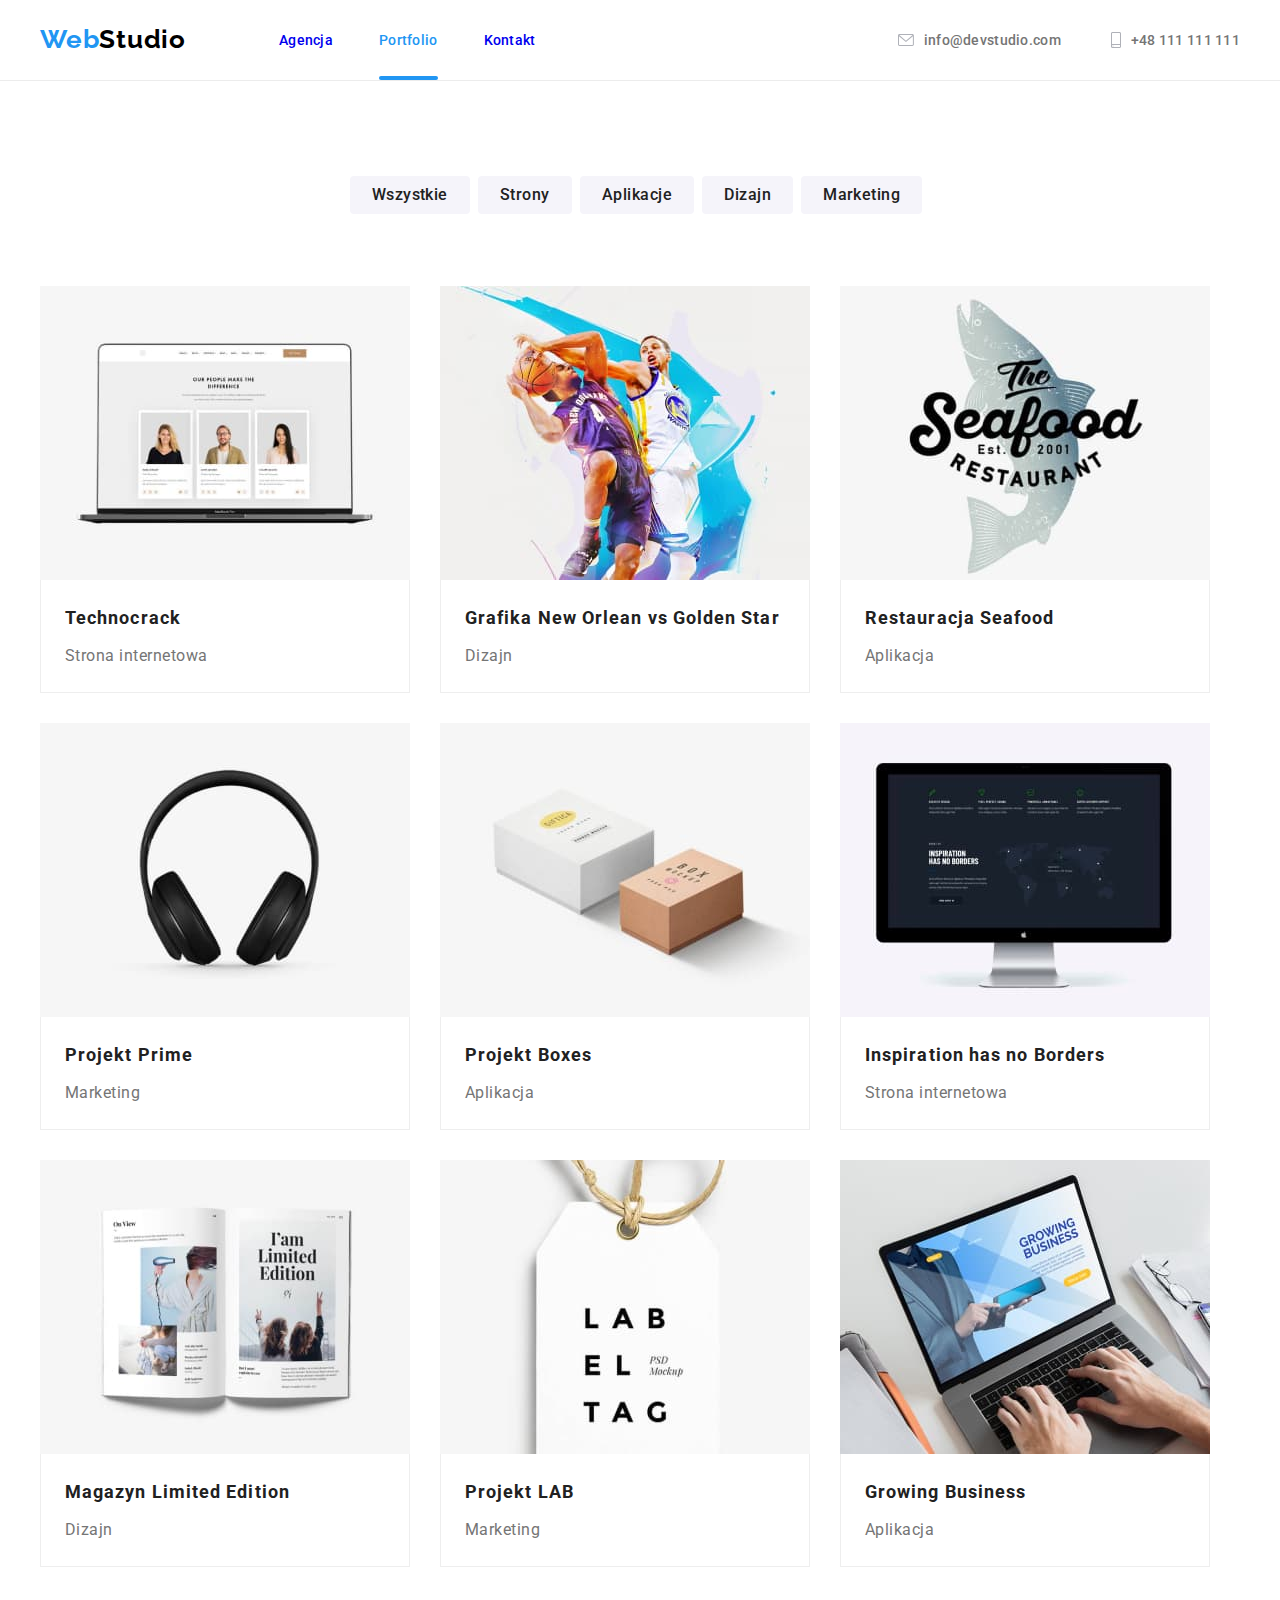
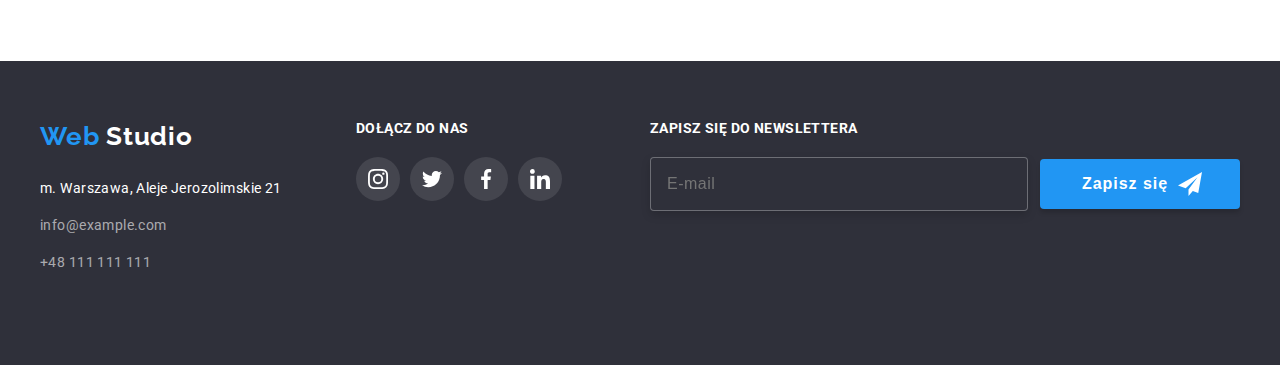
==== portfolio.html @ 026928d1 "feat: init" ====
<!DOCTYPE html>
<html lang="pl">
  <head>
    <meta charset="UTF-8" />
    <meta http-equiv="X-UA-Compatible" content="IE=edge" />
    <meta name="viewport" content="width=device-width, initial-scale=1.0" />
    <link rel="preconnect" href="https://fonts.googleapis.com" />
    <link rel="preconnect" href="https://fonts.gstatic.com" crossorigin />
    <link
      rel="stylesheet"
      href="https://cdnjs.cloudflare.com/ajax/libs/modern-normalize/1.1.0/modern-normalize.min.css"
      integrity="sha512-wpPYUAdjBVSE4KJnH1VR1HeZfpl1ub8YT/NKx4PuQ5NmX2tKuGu6U/JRp5y+Y8XG2tV+wKQpNHVUX03MfMFn9Q=="
      crossorigin="anonymous"
      referrerpolicy="no-referrer"
    />
    <link
      href="https://fonts.googleapis.com/css2?family=Raleway:wght@700&family=Roboto:wght@400;500;700;900&display=swap"
      rel="stylesheet"
    />

    <link rel="stylesheet" href="./css/styles.css" />
    <title>Studio</title>
  </head>
  <body>
    <header class="header-portfolio">
      <div class="container main-menu">
        <a class="logo" href="./index.html"
          ><span class="logo-web">Web</span>Studio</a
        >
        <!--page navigation-->
        <nav>
          <ul class="site-nav">
            <li class="nav-menu">
              <a href="./index.html" class="link nav-menu-link">Agencja</a>
            </li>
            <li class="nav-menu">
              <a
                href="./portfolio.html"
                class="link nav-menu-link nav-menu-link--active"
                >Portfolio</a
              >
            </li>
            <li class="nav-menu">
              <a href="#" class="link nav-menu-link">Kontakt</a>
            </li>
          </ul>
        </nav>
        <ul class="site-nav-contact">
          <li class="contact-nav">
            <a href="mailto:info@devstudio.com" class="link contact-menu">
              <svg class="icon-envelope" width="16px" height="12px">
                <use href="./images/icons/icons.svg#icon-envelope"></use>
              </svg>
              info@devstudio.com
            </a>
          </li>
          <li class="contact-nav">
            <a href="tel:+48111111111" class="link contact-menu"
              ><svg class="icon-smartphone" width="10" height="16">
                <use href="./images/icons/icons.svg#icon-smartphone"></use>
              </svg>
              +48 111 111 111</a
            >
          </li>
        </ul>
      </div>
    </header>
    <main>
      <section class="section">
        <!-- portfolio filters-->
        <div class="container">
          <ul class="pf-button-container">
            <li><button type="button" class="pf-button">Wszystkie</button></li>
            <li><button type="button" class="pf-button">Strony</button></li>
            <li><button type="button" class="pf-button">Aplikacje</button></li>
            <li><button type="button" class="pf-button">Dizajn</button></li>
            <li><button type="button" class="pf-button">Marketing</button></li>
          </ul>
          <!--portfolio components-->
          <div class="portfolio-container">
            <ul class="portfolio-flex-element">
              <li class="work">
                <div class="work-box">
                  <img
                    src="./images/portfolio/technocrack.jpg"
                    alt="Strona internetowa Technocrack"
                    width="370"
                    height="294"
                  />
                  <p class="work-overlay">
                    Technocrack jest popularną platformą wykorzystywaną do
                    rozpowszechniania koronawirusa. Firmy wykorzystują tę
                    platformę do celów szpiegowskich i ataków na
                    niezabezpieczone serwery konkurencji
                  </p>
                </div>
                <div class="work-description">
                  <h3 class="component">Technocrack</h3>
                  <p class="component-type">Strona internetowa</p>
                </div>
              </li>
              <li class="work">
                <div class="work-box">
                  <img
                    src="./images/portfolio/graphics.jpg"
                    alt="Grafika projektu"
                    width="370"
                    height="294"
                  />
                  <p class="work-overlay">
                    Technocrack jest popularną platformą wykorzystywaną do
                    rozpowszechniania koronawirusa. Firmy wykorzystują tę
                    platformę do celów szpiegowskich i ataków na
                    niezabezpieczone serwery konkurencji
                  </p>
                </div>
                <div class="work-description">
                  <h3 class="component">Grafika New Orlean vs Golden Star</h3>
                  <p class="component-type">Dizajn</p>
                </div>
              </li>
              <li class="work">
                <div class="work-box">
                  <img
                    src="./images/portfolio/restaurant.jpg"
                    alt="Logo restauracji Seafood"
                    width="370"
                    height="294"
                  />
                  <p class="work-overlay">
                    Technocrack jest popularną platformą wykorzystywaną do
                    rozpowszechniania koronawirusa. Firmy wykorzystują tę
                    platformę do celów szpiegowskich i ataków na
                    niezabezpieczone serwery konkurencji
                  </p>
                </div>
                <div class="work-description">
                  <h3 class="component">Restauracja Seafood</h3>
                  <p class="component-type">Aplikacja</p>
                </div>
              </li>
              <li class="work">
                <div class="work-box">
                  <img
                    src="./images/portfolio/prime.jpg"
                    alt="Słuchawki nauszne"
                    width="370"
                    height="294"
                  />
                  <p class="work-overlay">
                    Technocrack jest popularną platformą wykorzystywaną do
                    rozpowszechniania koronawirusa. Firmy wykorzystują tę
                    platformę do celów szpiegowskich i ataków na
                    niezabezpieczone serwery konkurencji
                  </p>
                </div>
                <div class="work-description">
                  <h3 class="component">Projekt Prime</h3>
                  <p class="component-type">Marketing</p>
                </div>
              </li>
              <li class="work">
                <div class="work-box">
                  <img
                    src="./images/portfolio/boxes.jpg"
                    alt="Dwa kartony"
                    width="370"
                    height="294"
                  />
                  <p class="work-overlay">
                    Technocrack jest popularną platformą wykorzystywaną do
                    rozpowszechniania koronawirusa. Firmy wykorzystują tę
                    platformę do celów szpiegowskich i ataków na
                    niezabezpieczone serwery konkurencji
                  </p>
                </div>
                <div class="work-description">
                  <h3 class="component">Projekt Boxes</h3>
                  <p class="component-type">Aplikacja</p>
                </div>
              </li>
              <li class="work">
                <div class="work-box">
                  <img
                    src="./images/portfolio/inspiration.jpg"
                    alt="Strona internetowa na ekranie monitora"
                    width="370"
                    height="294"
                  />
                  <p class="work-overlay">
                    Technocrack jest popularną platformą wykorzystywaną do
                    rozpowszechniania koronawirusa. Firmy wykorzystują tę
                    platformę do celów szpiegowskich i ataków na
                    niezabezpieczone serwery konkurencji
                  </p>
                </div>
                <div class="work-description">
                  <h3 class="component">Inspiration has no Borders</h3>
                  <p class="component-type">Strona internetowa</p>
                </div>
              </li>
              <li class="work">
                <div class="work-box">
                  <img
                    src="./images/portfolio/magazine.jpg"
                    alt="Otwarty magazyn"
                    width="370"
                    height="294"
                  />
                  <p class="work-overlay">
                    Technocrack jest popularną platformą wykorzystywaną do
                    rozpowszechniania koronawirusa. Firmy wykorzystują tę
                    platformę do celów szpiegowskich i ataków na
                    niezabezpieczone serwery konkurencji
                  </p>
                </div>
                <div class="work-description">
                  <h3 class="component">Magazyn Limited Edition</h3>
                  <p class="component-type">Dizajn</p>
                </div>
              </li>
              <li class="work">
                <div class="work-box">
                  <img
                    src="./images/portfolio/lab.jpg"
                    alt="Zawieszka z napisem lab el tag"
                    width="370"
                    height="294"
                  />
                  <p class="work-overlay">
                    Technocrack jest popularną platformą wykorzystywaną do
                    rozpowszechniania koronawirusa. Firmy wykorzystują tę
                    platformę do celów szpiegowskich i ataków na
                    niezabezpieczone serwery konkurencji
                  </p>
                </div>
                <div class="work-description">
                  <h3 class="component">Projekt LAB</h3>
                  <p class="component-type">Marketing</p>
                </div>
              </li>
              <li class="work">
                <div class="work-box">
                  <img
                    src="./images/portfolio/buisness.jpg"
                    alt="widpok aplikacji na laptopie"
                    width="370"
                    height="294"
                  />
                  <p class="work-overlay">
                    Technocrack jest popularną platformą wykorzystywaną do
                    rozpowszechniania koronawirusa. Firmy wykorzystują tę
                    platformę do celów szpiegowskich i ataków na
                    niezabezpieczone serwery konkurencji
                  </p>
                </div>
                <div class="work-description">
                  <h3 class="component">Growing Business</h3>
                  <p class="component-type">Aplikacja</p>
                </div>
              </li>
            </ul>
          </div>
        </div>
      </section>
    </main>
    <footer class="footer">
      <!-- contact -->
      <div class="container">
        <div class="footer-container">
          <div class="adress-footer">
            <div class="logo-footer">
              <a class="logo" href="./index.html">
                <span class="logo-web">Web</span>
                <span class="logo-web-footer">Studio</span>
              </a>
            </div>
            <address>
              <ul class="adress">
                <li class="adress-data">
                  <a
                    href="https://goo.gl/maps/BEcNkfG4Pcsb5MSL9"
                    class="link adress-footer"
                    target="_blank"
                    rel="noreferrer noopener"
                    >m. Warszawa, Aleje Jerozolimskie 21</a
                  >
                </li>
                <li class="adress-data">
                  <a href="mailto:info@example.com" class="link contact-footer"
                    >info@example.com</a
                  >
                </li>
                <li class="adress-data">
                  <a href="tel:+48111111111" class="link contact-footer"
                    >+48 111 111 111</a
                  >
                </li>
              </ul>
            </address>
          </div>
          <!--join us-->
          <div>
            <h3 class="joinus-title">dołącz do nas</h3>
            <ul class="joinus-list">
              <li class="joinus-item">
                <a
                  class="joinus-link"
                  href="https://www.instagram.com/"
                  target="_blank"
                  rel="noopener noreferrer"
                  aria-label="Instragram Icon"
                >
                  <svg class="joinus-icon">
                    <use href="./images/icons/icons.svg#icon-instagram-2"></use>
                  </svg>
                </a>
              </li>
              <li class="joinus-item">
                <a
                  class="joinus-link"
                  href="https://www.twitter.com/"
                  target="_blank"
                  rel="noopener noreferrer"
                  aria-label="Twitter Icon"
                >
                  <svg class="joinus-icon">
                    <use href="./images/icons/icons.svg#icon-twitter-1"></use>
                  </svg>
                </a>
              </li>
              <li class="joinus-item">
                <a
                  class="joinus-link"
                  href="https://www.facebook.com/"
                  target="_blank"
                  rel="noopener noreferrer"
                  aria-label="Facebook Icon"
                >
                  <svg class="joinus-icon">
                    <use href="./images/icons/icons.svg#icon-facebook-1"></use>
                  </svg>
                </a>
              </li>
              <li class="joinus-item">
                <a
                  class="joinus-link"
                  href="https://www.linkedin.com/"
                  target="_blank"
                  rel="noopener noreferrer"
                  aria-label="Linkedin Icon"
                >
                  <svg class="joinus-icon">
                    <use href="./images/icons/icons.svg#icon-linkedin-1"></use>
                  </svg>
                </a>
              </li>
            </ul>
          </div>
          <!-- newsletter -->
          <div>
            <form class="newsletter-form">
              <label class="newsletter-label" for="user_email"
                >Zapisz się do newslettera</label
              >
              <div class="signup-field">
                <input
                  class="signup-input"
                  type="email"
                  name="email"
                  id="user_email"
                  placeholder="E-mail"
                />
                <button class="signup-button" type="submit">
                  Zapisz się
                  <svg class="signup-icon" width="24px" height="24px">
                    <use href="./images/icons/icons.svg#icon-icon-send"></use>
                  </svg>
                </button>
              </div>
            </form>
          </div>
        </div>
      </div>
    </footer>
  </body>
</html>
---- css/styles.css ----
:root {
  --primary-text-color: #757575;
  --secondary-text-color: #ffffff;
  --accent-color: #2196f3;
  --header-text-color: #212121;
  --primary-bgd-color: #ffffff;
  --secondary-bgd-color: #2f303a;
  --third-bgd-color: #f5f4fa;
}

body {
  font-family: "Roboto", sans-serif;
  font-size: 14px;
  line-height: 1.71;
  letter-spacing: 0.03em;
  color: var(--primary-text-color);
  background-color: var(--primary-bgd-color);
  margin: 0;
  padding: 0;
}

p,
h1,
h2,
h3 {
  margin: 0;
}

ul {
  margin: 0;
  padding: 0;
  list-style: none;
}

img {
  display: block;
}

.link {
  text-decoration: none;
  transition: color 250ms cubic-bezier(0.4, 0, 0.2, 1);
}

.link:hover,
.link:focus,
.link:active {
  color: var(--accent-color);
}

/*.list {
  list-style: none;
Dozwolone globalne resetowanie stylów w zadaniu 3
}*/

.container {
  width: 1200px;
  margin-left: auto;
  margin-right: auto;
}

.main-menu {
  display: flex;
  align-items: center;
}

.section {
  padding-top: 94px;
  padding-bottom: 94px;
}

.header-index {
  border-bottom: 1px solid rgba(236, 236, 236, 1);
  position: fixed;
  top: 0;
  left: 0;
  width: 100%;
  min-height: 80px;
  background-color: var(--primary-bgd-color);
  z-index: 1;
}

/*logo*/

.logo {
  font-family: "Raleway", sans-serif;
  font-weight: 700;
  font-size: 26px;
  line-height: 1.17;
  letter-spacing: 0.03em;
  text-decoration: none;
  color: #000000;
  padding-top: 24px;
  padding-bottom: 25px;
}

.logo-web {
  color: var(--accent-color);
}

/* navigation */

.site-nav {
  display: flex;
  margin-left: 93px;
}

.site-nav .nav-menu:not(:last-child) {
  margin-right: 46px;
}

.nav-menu {
  color: var(--header-text-color);
  font-weight: 500;
  line-height: 1.17;
  letter-spacing: 0.02em;
}

.nav-menu-link {
  display: block;
  position: relative;
  padding-top: 32px;
  padding-bottom: 32px;
}

.nav-menu-link--active {
  color: var(--accent-color);
}

.nav-menu-link--active::after {
  content: "";
  position: absolute;
  left: 0;
  right: 0;
  bottom: 0;
  background-color: var(--accent-color);
  height: 4px;
  border-radius: 2px;
}

.site-nav-contact {
  display: flex;
  margin-left: auto;
}

.site-nav-contact .contact-nav:not(:last-child) {
  margin-right: 50px;
}

.contact-menu {
  display: flex;
  align-items: center;
  color: var(--primary-text-color);
  font-weight: 500;
  line-height: 1.17;
  letter-spacing: 0.02em;
}

.icon-envelope {
  margin-right: 10px;
  fill: #afb1b8;
  transition: fill 250ms cubic-bezier(0.4, 0, 0.2, 1);
}

.icon-smartphone {
  margin-right: 10px;
  fill: #afb1b8;
  transition: fill 250ms cubic-bezier(0.4, 0, 0.2, 1);
}

.contact-menu:hover .icon-envelope,
.contact-menu:focus .icon-envelope {
  fill: var(--accent-color);
}

.contact-menu:hover .icon-smartphone,
.contact-menu:focus .icon-smartphone {
  fill: var(--accent-color);
}

/*HERO*/

.hero {
  max-width: 1600px;
  height: 600px;
  margin-left: auto;
  margin-right: auto;
  text-align: center;
  padding: 200px 0px;

  background-image: linear-gradient(
      to right,
      rgba(47, 48, 58, 0.4),
      rgba(47, 48, 58, 0.4)
    ),
    url(/goit-markup-hw-04/images/header-backgound.jpg);
  background-repeat: no-repeat;
  background-position: center;
  background-size: cover;
  background-color: var(--secondary-bgd-color);
}

.hero-header {
  max-width: 696px;
  text-align: center;
  color: var(--secondary-text-color);
  font-weight: 900;
  font-size: 44px;
  line-height: 1.36;
  letter-spacing: 0.06em;
  text-transform: uppercase;
  margin: 0 auto;
  margin-bottom: 30px;
}

.hero-button {
  font-family: inherit;
  font-size: 16px;
  font-weight: 700;
  line-height: 1.88;
  letter-spacing: 0.06em;
  text-align: center;
  font-family: Roboto;
  padding: 10px 42px 10px 41px;
  color: var(--secondary-text-color);
  background-color: #2196f3;
  /* w mokapie przycisk nie ma zaznaczonego wizualnie cursor: pointer, ale w wymaganiach do zadania jest napisane, zeby prycisk miały określoną taką wartość*/
  cursor: pointer;
  box-shadow: 0px 4px 4px rgba(0, 0, 0, 0.15);
  border-radius: 4px;
  border: none;
  transition: box-shadow 250ms cubic-bezier(0.4, 0, 0.2, 1);
}

.hero-button:hover,
.hero-button:focus {
  box-shadow: inset 0 0 2px 1px rgba(0, 0, 0, 0.3);
  background-image: linear-gradient(
    to right,
    rgba(47, 48, 58, 0.4),
    rgba(47, 48, 58, 0.4)
  );
}

/*our advantages*/

.p-0 {
  padding-bottom: 0px;
}

.container-subsection {
  display: flex;
  flex-wrap: wrap;
  gap: 30px;
  padding-left: 0;
}

.subsection-element {
  width: 270px;
}

.subsection-element:first-child {
  margin-left: 0;
}

.subsection-title {
  color: var(--header-text-color);
  font-weight: 700;
  line-height: 1.17;
  letter-spacing: 0.03em;
  text-transform: uppercase;
  margin-bottom: 10px;
}

.ouradvantages-icons {
  display: flex;
  justify-content: center;
  align-items: center;
  width: 270px;
  height: 120px;
  background-color: var(--third-bgd-color);
  margin-bottom: 30px;
}

.ouradvantages-icons-item {
  display: block;
  align-items: center;
  align-content: center;
}

/* what we do*/

.whatwedo-list {
  display: flex;
  justify-content: center;
}

.whatwedo-item {
  margin-right: 30px;
  position: relative;
}

.whatwedo-item:last-child {
  margin-right: 0px;
}

.section-title {
  color: var(--header-text-color);
  font-size: 36px;
  font-weight: 700;
  line-height: 1.17;
  letter-spacing: 0.03em;
  text-align: center;
  margin-bottom: 50px;
}

.whatwedo-label {
  position: absolute;
  left: 0;
  bottom: 0;
  width: 100%;
  min-height: 70px;
  background-color: rgba(47, 48, 58, 0.8);
  display: flex;
  align-items: center;
  justify-content: center;
}

.label-text {
  text-transform: uppercase;
  text-align: center;
  font-weight: 700;
  font-size: 14px;
  line-height: 1.2;
  letter-spacing: 0.03em;
  color: var(--secondary-text-color);
}

/*our team*/

.container-ourteam {
  display: flex;
  justify-content: center;
}

.ourteam-item {
  min-width: 270px;
  min-height: 368px;
  margin-right: 30px;
  background: rgba(255, 255, 255, 1);
  box-shadow: 0px 1px 3px rgba(0, 0, 0, 0.12), 0px 1px 1px rgba(0, 0, 0, 0.14),
    0px 2px 1px rgba(0, 0, 0, 0.2);
  border-radius: 0px 0px 4px 4px;
}

.ourteam-item:last-child {
  margin-right: 0px;
}

.team-description {
  text-align: center;
  padding: 30px 32px;
}

.our-team-bkg {
  background-color: var(--third-bgd-color);
}

.name {
  color: var(--header-text-color);
  font-size: 16px;
  font-weight: 500;
  line-height: 1.17;
  letter-spacing: 0.03em;
  margin-bottom: 10px;
}

.speciality {
  color: var(--primary-text-color);
  font-size: 16px;
  line-height: 1.17;
  letter-spacing: 0.03em;
  margin-bottom: 16px;
}

.social-links {
  display: flex;
  justify-content: center;
}

.social-link {
  display: flex;
  justify-content: center;
  align-items: center;
  transition: fill 250ms cubic-bezier(0.4, 0, 0.2, 1);
}

.social-link:last-child {
  margin-right: 0px;
}

.team-link {
  display: flex;
  justify-content: center;
  align-items: center;
  margin-right: 10px;
  height: 44px;
  width: 44px;
  border-radius: 50px;
  transition: color 250ms cubic-bezier(0.4, 0, 0.2, 1),
    background-color 250ms cubic-bezier(0.4, 0, 0.2, 1),
    fill 250ms cubic-bezier(0.4, 0, 0.2, 1);
}

.team-link:hover,
.team-link:focus {
  fill: var(--primary-bgd-color);
  background-color: var(--accent-color);
  outline: none;
}

.team-link:hover .social-link-icon,
.team-link:focus .social-link-icon {
  fill: var(--primary-bgd-color);
  background-color: var(--accent-color);
}

.social-link-icon {
  cursor: pointer;
  fill: #afb1b8;
  transition: fill 250ms cubic-bezier(0.4, 0, 0.2, 1);
}

.customers-list {
  display: flex;
  justify-content: center;
  align-items: center;
}

.customers-item {
  margin-right: 30px;
}

.customers-item:last-child {
  margin-right: 0px;
}

.customers-link {
  display: flex;
  justify-content: center;
  align-items: center;
  width: 170px;
  height: 92px;
  border: 1px solid #afb1b8;
  border-radius: 4px;
  transition: border 250ms cubic-bezier(0.4, 0, 0.2, 1);
}

.customers-icon {
  fill: #afb1b8;
  transition: fill 250ms cubic-bezier(0.4, 0, 0.2, 1);
}

.customers-link:hover .customers-icon,
.customers-link:focus .customers-icon {
  fill: var(--accent-color);
}

/* .customers-link:hover,
.customers-link:focus {
  border: 1px solid var(--accent-color);
  border-radius: 4px;
} */

/*footer*/

.footer {
  background-color: var(--secondary-bgd-color);
  padding-top: 60px;
  padding-bottom: 20px;
}

.footer-container {
  display: flex;
  justify-content: flex-start;
  align-items: flex-start;
}

.adress-footer {
  font-style: normal;
  font-size: 14px;
  line-height: 2;
  letter-spacing: 0.03em;
  color: var(--secondary-text-color);
  margin-right: 70px;
  width: 246px;
  white-space: nowrap;
}

.logo-footer {
  margin-bottom: 20px;
}

.logo-web-footer {
  color: var(--secondary-text-color);
}

.adress {
  padding-bottom: 60px;
}

.adress-data {
  margin-bottom: 9px;
}

.contact-footer {
  font-style: normal;
  font-size: 14px;
  line-height: 2;
  letter-spacing: 0.03em;
  color: rgba(255, 255, 255, 0.6);
}
.contact-footer:hover,
.contact-footer:focus,
.contact-footer:active {
  color: var(--accent-color);
}

/* join us */

.joinus-title {
  font-weight: 700;
  font-size: 14px;
  line-height: 1.14;
  letter-spacing: 0.03em;
  color: var(--secondary-text-color);
  text-transform: uppercase;
  margin-bottom: 20px;
}

.joinus-list {
  display: flex;
  justify-content: flex-start;
}

.joinus-item {
  display: flex;
  align-items: center;
  justify-content: center;
}

.joinus-link {
  display: flex;
  justify-content: center;
  align-items: center;
  height: 44px;
  width: 44px;
  border-radius: 50px;
  background-color: rgba(255, 255, 255, 0.1);
  margin-right: 10px;
  cursor: pointer;
  transition: background-color 250ms cubic-bezier(0.4, 0, 0.2, 1);
}

.joinus-item:last-child {
  margin-right: 0px;
}

.joinus-icon {
  width: 20px;
  height: 20px;
  fill: #ffffff;
}

.joinus-link:hover,
.joinus-link:focus {
  background-color: var(--accent-color);
  outline: none;
}

.newsletter-form {
  margin-left: 78px;
}

.newsletter-label {
  display: flex;
  flex-direction: column;
  text-transform: uppercase;
  font-family: Roboto;
  font-size: 14px;
  font-weight: 700;
  line-height: 1.14;
  letter-spacing: 0.03em;
  text-align: left;
  color: var(--secondary-text-color);
  margin-bottom: 20px;
}

.signup-field {
  display: flex;
  align-items: center;
  justify-content: center;
}

.signup-input {
  width: 358px;
  height: 50px;
  font-size: 16px;
  line-height: 1.25;
  letter-spacing: 0.03em;
  color: rgba(255, 255, 255, 0.6);
  background-color: var(--secondary-bgd-color);
  border: 1px solid rgba(255, 255, 255, 0.3);
  filter: drop-shadow(0px 4px 4px rgba(0, 0, 0, 0.15));
  border-radius: 4px;
  padding-left: 16px;
  margin-right: 12px;
}

.signup-input:focus-within {
  border: 1px solid var(--third-bgd-color);
}

.signup-icon {
  fill: var(--primary-bgd-color);
  background-color: var(--accent-color);
  margin: 24px auto;
}

.signup-button {
  display: flex;
  align-items: center;
  width: 200px;
  height: 50px;
  padding: 10px 28px 10px 42px;
  margin: 0 auto;
  font-weight: 700;
  font-size: 16px;
  line-height: 1.87;
  letter-spacing: 0.06em;
  text-align: center;
  background-color: var(--accent-color);
  box-shadow: 0px 4px 4px rgba(0, 0, 0, 0.15);
  border-radius: 4px;
  border: none;
  color: var(--secondary-text-color);
  cursor: pointer;
  transition: box-shadow 250ms cubic-bezier(0.4, 0, 0.2, 1);
}

.signup-button:hover,
.signup-button:focus {
  box-shadow: inset 0 0 2px 1px rgba(0, 0, 0, 0.3);
  background-image: linear-gradient(
    to right,
    rgba(47, 48, 58, 0.4),
    rgba(47, 48, 58, 0.4)
  );
}

.signup-button:hover .signup-icon {
  background-image: linear-gradient(
    to right,
    rgba(47, 48, 58, 0.4),
    rgba(47, 48, 58, 0.4)
  );
}

/*portfolio CSS*/

.header-portfolio {
  border-bottom: 1px solid rgba(236, 236, 236, 1);
  position: fixed;
  top: 0;
  left: 0;
  width: 100%;
  min-height: 80px;
  background-color: var(--primary-bgd-color);
  z-index: 1;
}

.pf-button-container {
  display: flex;
  justify-content: center;
  margin-bottom: 56px;
  margin-top: 82px;
}

.pf-button {
  font-family: "Roboto", sans-serif;
  color: var(--header-text-color);
  font-weight: 500;
  font-size: 16px;
  line-height: 1.63;
  letter-spacing: 0.03em;
  text-align: center;
  background-color: var(--third-bgd-color);
  cursor: pointer;
  border: none;
  border-radius: 4px;
  margin-right: 8px;
  padding: 6px 22px;
  margin-bottom: 16px;
  transition: background-color 250ms cubic-bezier(0.4, 0, 0.2, 1),
    color 250ms cubic-bezier(0.4, 0, 0.2, 1),
    box-shadow 250ms cubic-bezier(0.4, 0, 0.2, 1);
}

.pf-button:hover,
.pf-button:focus,
.pf-button:active {
  background-color: var(--accent-color);
  color: #ffffff;
  box-shadow: 0px 3px 1px rgba(0, 0, 0, 0.1), 0px 1px 2px rgba(0, 0, 0, 0.08),
    0px 2px 2px rgba(0, 0, 0, 0.12);
}

.portfolio-container {
  display: flex;
  flex-wrap: wrap;
}

.portfolio-flex-element {
  display: flex;
  flex-wrap: wrap;
  gap: 30px;
}

.work:hover {
  cursor: pointer;
  box-shadow: 0px 1px 1px rgba(0, 0, 0, 0.12), 0px 4px 4px rgba(0, 0, 0, 0.06),
    1px 4px 6px rgba(0, 0, 0, 0.16);
}

.work {
  position: relative;
  overflow: hidden;
}

.work-description {
  padding: 20px 24px;
  border-right: 1px solid #eeeeee;
  border-left: 1px solid #eeeeee;
  border-bottom: 1px solid #eeeeee;
}

.component {
  font-weight: 700;
  font-size: 18px;
  line-height: 2;
  letter-spacing: 0.06em;
  color: var(--header-text-color);
  margin-bottom: 4px;
}

.component-type {
  font-size: 16px;
  line-height: 2;
  letter-spacing: 0.03em;
  color: var(--primary-text-color);
}
/* work box overlay */
.work-box {
  position: relative;
  overflow: hidden;
}

.work:hover .work-overlay {
  transform: translateY(0);
}

.work-overlay {
  position: absolute;
  top: 0;
  left: 0;
  width: 100%;
  height: 100vh;
  background: rgba(33, 150, 243, 0.9);
  transform: translatey(100%);
  transition: transform 250ms cubic-bezier(0.4, 0, 0.2, 1);
  font-size: 18px;
  line-height: 1.5;
  letter-spacing: 0.03em;
  color: var(--secondary-text-color);
  padding: 63px 24px;
}

/* Modal window */

.modal {
  position: absolute;
  top: 0;
  left: 0;
  height: 100%;
  width: 100%;
  background-color: rgba(0, 0, 0, 0.2);
  opacity: 1;
  display: flex;
  justify-content: center;
  align-items: center;
  position: fixed;
  z-index: 1;
  transition: opacity 250ms cubic-bezier(0.4, 0, 0.2, 1),
    visibility 250ms cubic-bezier(0.4, 0, 0.2, 1);
}

.modal-window {
  background-color: var(--primary-bgd-color);
  width: 528px;
  position: relative;
  padding: 40px;
}

.is-hidden {
  pointer-events: none;
  visibility: hidden;
  opacity: 0;
}

.icon-close-button {
  position: absolute;
  top: 6px;
  width: 18px;
  height: 18px;
}

.modal-close-button {
  position: absolute;
  top: 8px;
  right: 8px;
  width: 30px;
  height: 30px;
  display: flex;
  justify-content: center;
  align-items: center;
  fill: #000000;
  background-color: var(--primary-bgd-color);
  border: 1px solid rgba(0, 0, 0, 0.1);
  border-radius: 50%;
  cursor: pointer;
  transition: box-shadow 250ms cubic-bezier(0.4, 0, 0.2, 1);
}

.modal-close-button:hover {
  box-shadow: inset 0 0 2px 1px rgba(0, 0, 0, 0.3);
}

/* Modal form */

.modal-form {
  width: 448px;
}

.modal-form-title {
  width: 448px;
  height: 23px;
  text-align: center;
  font-family: Roboto;
  font-size: 20px;
  font-weight: 700;
  line-height: 1.15;
  letter-spacing: 0.03em;
  color: var(--header-text-color);
  margin-bottom: 12px;
}

.modal-label {
  display: block;
  margin-bottom: 10px;
}

.modal-field {
  position: relative;
}

.modal-input {
  width: 448px;
  height: 40px;
  border: 1px solid #21212133;
  border-radius: 4px;
  padding-left: 40px;
  transition: border 250ms cubic-bezier(0.4, 0, 0.2, 1);
  transition: outline 250ms cubic-bezier(0.4, 0, 0.2, 1);
}

.modal-input:focus-within {
  border: 1px solid var(--accent-color);
  outline: 1px solid var(--accent-color);
}

.modal-input:hover {
  border: 1px solid var(--accent-color);
  cursor: pointer;
}

.modal-form-icons {
  fill: var(--header-text-color);
  position: absolute;
  top: 0;
  left: 15px;
  display: inline-block;
  transition: fill 250ms cubic-bezier(0.4, 0, 0.2, 1);
}

.modal-label:focus-within .modal-form-icons {
  fill: var(--accent-color);
}

.modal-label:hover .modal-form-icons {
  fill: var(--accent-color);
}

.modal-field-comment {
  display: block;
  width: 448px;
  height: 120px;
  resize: none;
  border: 1px solid rgba(33, 33, 33, 0.2);
  border-radius: 4px;
  padding: 12px 16px;
  margin-bottom: 20px;
  transition: border 250ms cubic-bezier(0.4, 0, 0.2, 1);
  transition: outline 250ms cubic-bezier(0.4, 0, 0.2, 1);
}

.modal-field-comment:focus-within {
  border: 1px solid var(--accent-color);
}

.modal-field-comment:hover,
.modal-field-comment:focus {
  border: 1px solid var(--accent-color);
  cursor: pointer;
  outline: 1px solid var(--accent-color);
}

.terms-field {
  position: relative;
  display: flex;
  justify-content: center;
  text-align: center;
  align-items: center;
  margin-top: 20px;
  letter-spacing: 0.03em;
}

.checkbox {
  position: relative;
  appearance: none;
}

.modal-checkbox {
  position: relative;
  cursor: pointer;
}

.modal-checkbox::before {
  position: absolute;
  display: block;
  left: -20px;
  top: 3px;
  content: "";
  width: 16px;
  height: 15px;
  border: 2px solid rgba(33, 33, 33, 1);
  border-radius: 3px;
}

.checkbox:checked + .modal-checkbox::before {
  background-image: url(/goit-markup-hw-06/images/icons/icons.svg#icon-Vector-1);
  background-size: contain;
  background-position: center;
  background-repeat: no-repeat;
  border-radius: 2px;
  border: none;
  background-color: var(--accent-color);
}

.icon-checkbox {
  position: absolute;
  top: 6px;
  left: -17px;
}

.terms-link {
  color: var(--accent-color);
  cursor: pointer;
  margin-left: 4px;
  transition: font-weight 250ms cubic-bezier(0.4, 0, 0.2, 1);
}

.terms-link:hover,
.terms-link:focus,
.terms-link:active {
  font-weight: 500;
}

.modal-button {
  margin-top: 30px;
  margin-bottom: 40px;
  display: flex;
  justify-content: center;
  align-items: center;
  width: 200px;
  height: 50px;
  font-weight: 700;
  font-size: 16px;
  line-height: 1.87;
  letter-spacing: 0.06em;

  color: var(--secondary-text-color);
  background: var(--accent-color);
  box-shadow: 0px 4px 4px rgba(0, 0, 0, 0.15);
  border: 1px solid var(--accent-color);
  border-radius: 4px;

  padding: 10px 76px;
  margin: 0px auto;
  margin-top: 30px;
  transition: box-shadow 5250ms cubic-bezier(0.4, 0, 0.2, 1);
}

.modal-button:hover,
.modal-button:focus,
.modal-button:active {
  box-shadow: inset 0 0 2px 1px rgba(0, 0, 0, 0.3);
  background-image: linear-gradient(
    to right,
    rgba(47, 48, 58, 0.4),
    rgba(47, 48, 58, 0.4)
  );
}
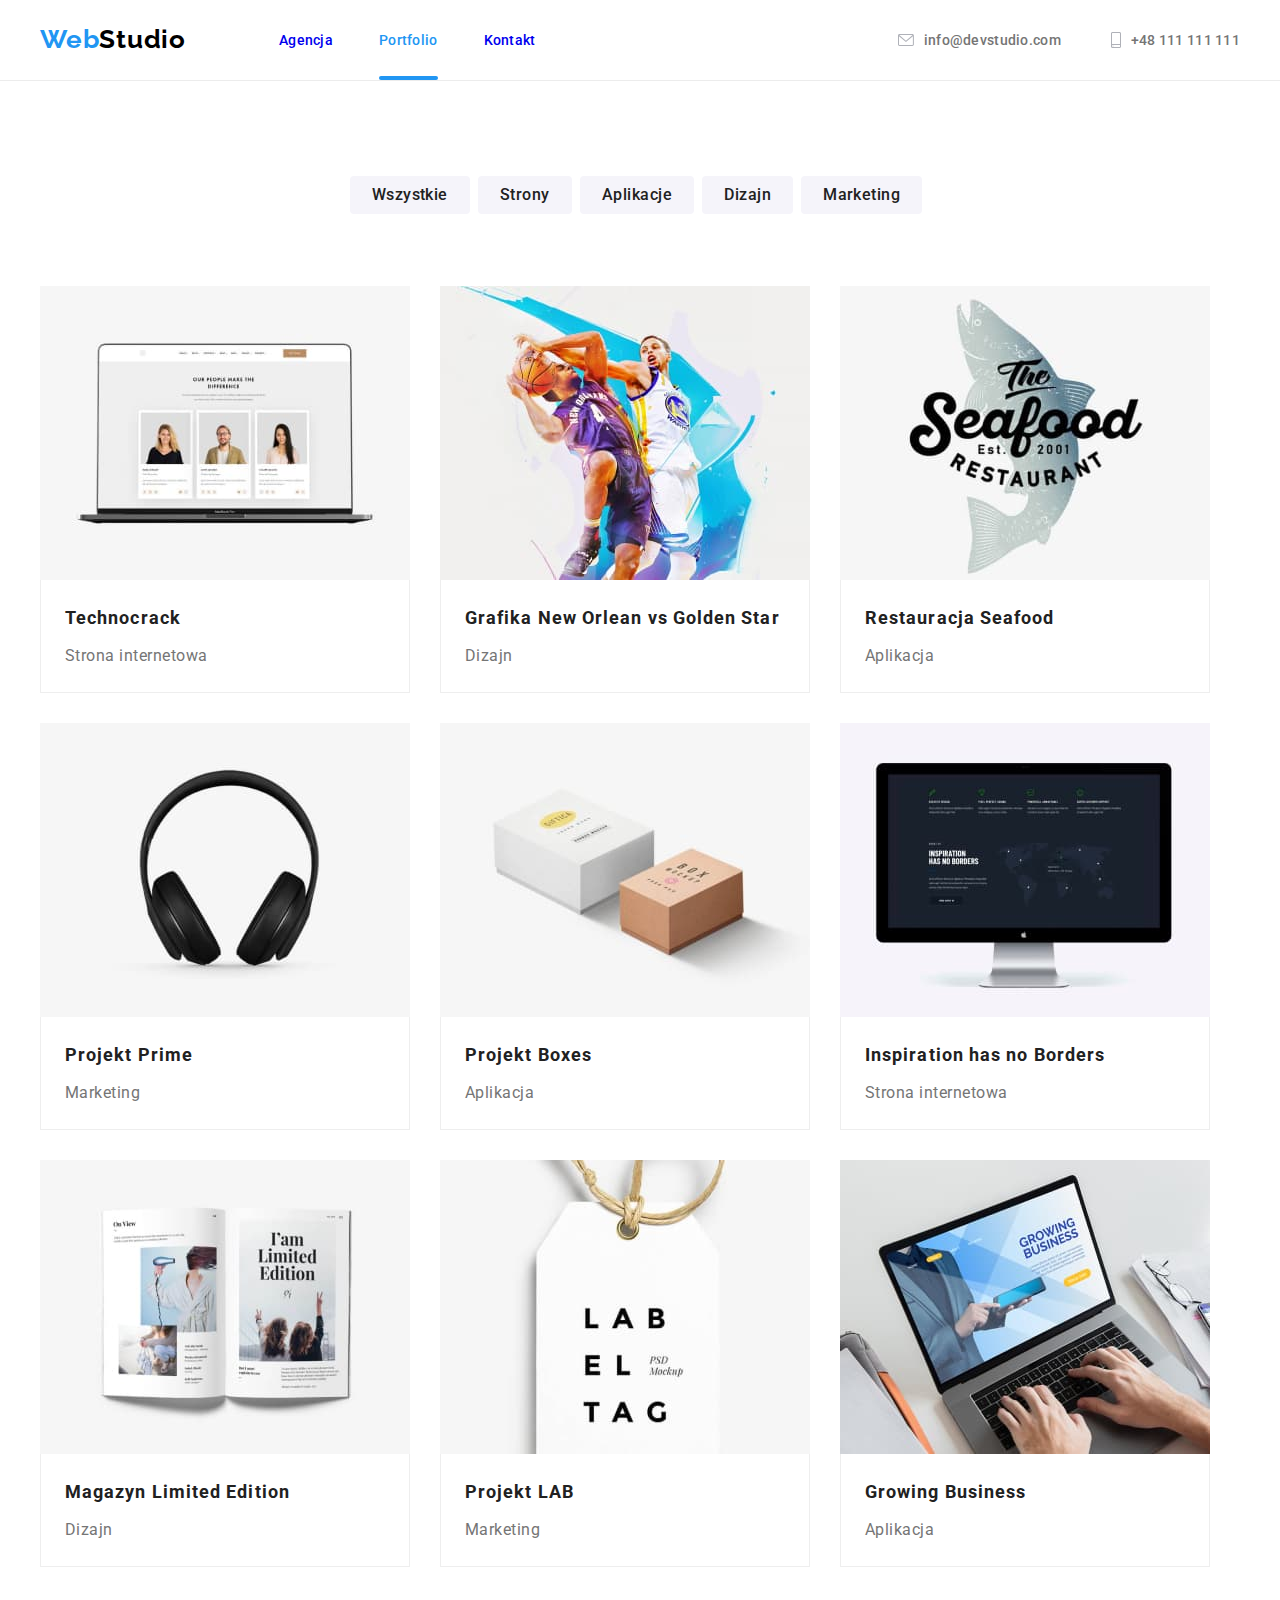
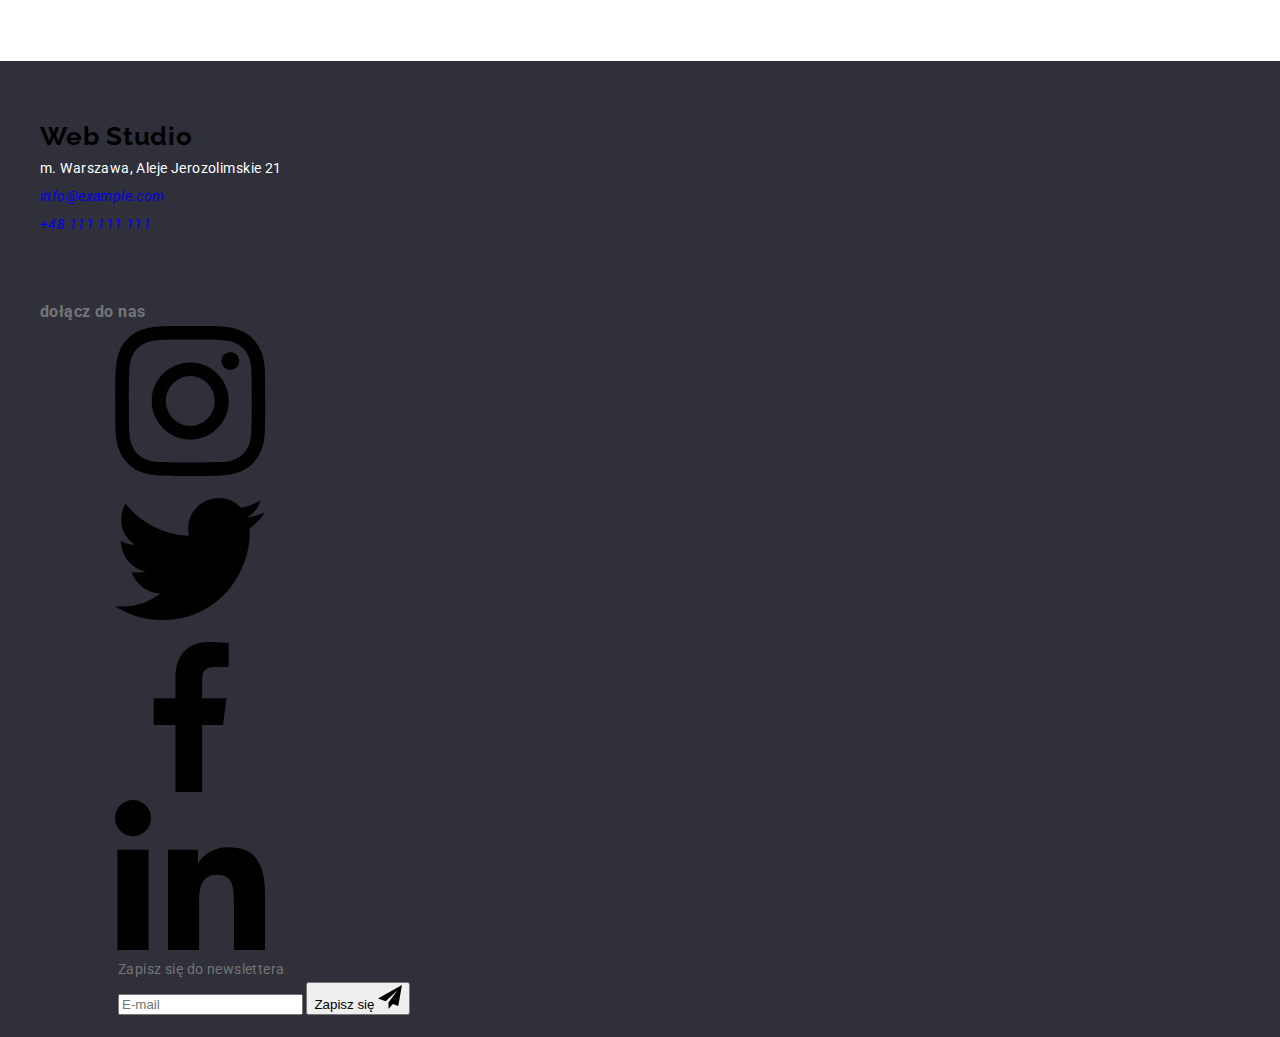
==== commit 8e7f96aa: "portfolio header in BEM" ====
--- a/portfolio.html
+++ b/portfolio.html
@@ -22,41 +22,46 @@
     <title>Studio</title>
   </head>
   <body>
-    <header class="header-portfolio">
-      <div class="container main-menu">
+    <header class="portfolio-header">
+      <div class="container page-header__container">
         <a class="logo" href="./index.html"
-          ><span class="logo-web">Web</span>Studio</a
+          ><span class="logo--webcolor">Web</span>Studio</a
         >
         <!--page navigation-->
         <nav>
-          <ul class="site-nav">
-            <li class="nav-menu">
-              <a href="./index.html" class="link nav-menu-link">Agencja</a>
+          <ul class="header-menu">
+            <li class="header-menu__item">
+              <a
+                href="./index.html"
+                class="link header-menu__link header-menu__link"
+                >Agencja</a
+              >
             </li>
-            <li class="nav-menu">
+            <li class="header-menu__item">
               <a
                 href="./portfolio.html"
-                class="link nav-menu-link nav-menu-link--active"
+                class="link header-menu__link header-menu__link--active"
                 >Portfolio</a
               >
             </li>
-            <li class="nav-menu">
-              <a href="#" class="link nav-menu-link">Kontakt</a>
+            <li class="header-menu__item">
+              <a href="#" class="link header-menu__link">Kontakt</a>
             </li>
           </ul>
         </nav>
-        <ul class="site-nav-contact">
-          <li class="contact-nav">
-            <a href="mailto:info@devstudio.com" class="link contact-menu">
-              <svg class="icon-envelope" width="16px" height="12px">
+
+        <ul class="contact">
+          <li class="contact__item">
+            <a href="mailto:info@devstudio.com" class="link contact__link">
+              <svg class="contact__icon-envelope" width="16px" height="12px">
                 <use href="./images/icons/icons.svg#icon-envelope"></use>
               </svg>
               info@devstudio.com
             </a>
           </li>
           <li class="contact-nav">
-            <a href="tel:+48111111111" class="link contact-menu"
-              ><svg class="icon-smartphone" width="10" height="16">
+            <a href="tel:+48111111111" class="link contact__link"
+              ><svg class="contact__icon-smartphone" width="10" height="16">
                 <use href="./images/icons/icons.svg#icon-smartphone"></use>
               </svg>
               +48 111 111 111</a
--- a/css/styles.css
+++ b/css/styles.css
@@ -58,7 +58,7 @@
   margin-right: auto;
 }
 
-.main-menu {
+.page-header__container {
   display: flex;
   align-items: center;
 }
@@ -68,7 +68,7 @@
   padding-bottom: 94px;
 }
 
-.header-index {
+.page-header {
   border-bottom: 1px solid rgba(236, 236, 236, 1);
   position: fixed;
   top: 0;
@@ -93,40 +93,40 @@
   padding-bottom: 25px;
 }
 
-.logo-web {
+.logo--webcolor {
   color: var(--accent-color);
 }
 
 /* navigation */
 
-.site-nav {
+.header-menu {
   display: flex;
   margin-left: 93px;
 }
 
-.site-nav .nav-menu:not(:last-child) {
+.header-menu .header-menu__item:not(:last-child) {
   margin-right: 46px;
 }
 
-.nav-menu {
+.header-menu__item {
   color: var(--header-text-color);
   font-weight: 500;
   line-height: 1.17;
   letter-spacing: 0.02em;
 }
 
-.nav-menu-link {
+.header-menu__link {
   display: block;
   position: relative;
   padding-top: 32px;
   padding-bottom: 32px;
 }
 
-.nav-menu-link--active {
+.header-menu__link--active {
   color: var(--accent-color);
 }
 
-.nav-menu-link--active::after {
+.header-menu__link--active::after {
   content: "";
   position: absolute;
   left: 0;
@@ -137,16 +137,16 @@
   border-radius: 2px;
 }
 
-.site-nav-contact {
+.contact {
   display: flex;
   margin-left: auto;
 }
 
-.site-nav-contact .contact-nav:not(:last-child) {
+.contact .contact__item:not(:last-child) {
   margin-right: 50px;
 }
 
-.contact-menu {
+.contact__link {
   display: flex;
   align-items: center;
   color: var(--primary-text-color);
@@ -155,25 +155,25 @@
   letter-spacing: 0.02em;
 }
 
-.icon-envelope {
+.contact__icon-envelope {
   margin-right: 10px;
   fill: #afb1b8;
   transition: fill 250ms cubic-bezier(0.4, 0, 0.2, 1);
 }
 
-.icon-smartphone {
+.contact__icon-smartphone {
   margin-right: 10px;
   fill: #afb1b8;
   transition: fill 250ms cubic-bezier(0.4, 0, 0.2, 1);
 }
 
-.contact-menu:hover .icon-envelope,
-.contact-menu:focus .icon-envelope {
+.contact__link:hover .contact__icon-envelope,
+.contact__link:focus .contact__icon-envelope {
   fill: var(--accent-color);
 }
 
-.contact-menu:hover .icon-smartphone,
-.contact-menu:focus .icon-smartphone {
+.contact__link:hover .contact__icon-smartphone,
+.contact__link:focus .contact__icon-smartphone {
   fill: var(--accent-color);
 }
 
@@ -199,7 +199,7 @@
   background-color: var(--secondary-bgd-color);
 }
 
-.hero-header {
+.hero__title {
   max-width: 696px;
   text-align: center;
   color: var(--secondary-text-color);
@@ -212,7 +212,7 @@
   margin-bottom: 30px;
 }
 
-.hero-button {
+.hero__button {
   font-family: inherit;
   font-size: 16px;
   font-weight: 700;
@@ -247,31 +247,17 @@
   padding-bottom: 0px;
 }
 
-.container-subsection {
+.advantages {
   display: flex;
   flex-wrap: wrap;
   gap: 30px;
-  padding-left: 0;
-}
-
-.subsection-element {
+}
+
+.advantages__item {
   width: 270px;
 }
 
-.subsection-element:first-child {
-  margin-left: 0;
-}
-
-.subsection-title {
-  color: var(--header-text-color);
-  font-weight: 700;
-  line-height: 1.17;
-  letter-spacing: 0.03em;
-  text-transform: uppercase;
-  margin-bottom: 10px;
-}
-
-.ouradvantages-icons {
+.advantages-component {
   display: flex;
   justify-content: center;
   align-items: center;
@@ -281,7 +267,16 @@
   margin-bottom: 30px;
 }
 
-.ouradvantages-icons-item {
+.advantages-component__title {
+  color: var(--header-text-color);
+  font-weight: 700;
+  line-height: 1.17;
+  letter-spacing: 0.03em;
+  text-transform: uppercase;
+  margin-bottom: 10px;
+}
+
+.advantages-component__icon {
   display: block;
   align-items: center;
   align-content: center;
@@ -289,21 +284,21 @@
 
 /* what we do*/
 
-.whatwedo-list {
-  display: flex;
-  justify-content: center;
-}
-
-.whatwedo-item {
+.whatwedo {
+  display: flex;
+  justify-content: center;
+}
+
+.whatwedo__item {
   margin-right: 30px;
   position: relative;
 }
 
-.whatwedo-item:last-child {
+.whatwedo__item:last-child {
   margin-right: 0px;
 }
 
-.section-title {
+.section__title {
   color: var(--header-text-color);
   font-size: 36px;
   font-weight: 700;
@@ -313,7 +308,7 @@
   margin-bottom: 50px;
 }
 
-.whatwedo-label {
+.whatwedo-layer {
   position: absolute;
   left: 0;
   bottom: 0;
@@ -325,7 +320,7 @@
   justify-content: center;
 }
 
-.label-text {
+.whatwedo-layer__description {
   text-transform: uppercase;
   text-align: center;
   font-weight: 700;
@@ -337,12 +332,12 @@
 
 /*our team*/
 
-.container-ourteam {
-  display: flex;
-  justify-content: center;
-}
-
-.ourteam-item {
+.ourteam {
+  display: flex;
+  justify-content: center;
+}
+
+.ourteam__item {
   min-width: 270px;
   min-height: 368px;
   margin-right: 30px;
@@ -352,20 +347,20 @@
   border-radius: 0px 0px 4px 4px;
 }
 
-.ourteam-item:last-child {
+.ourteam__item:last-child {
   margin-right: 0px;
 }
 
-.team-description {
+.ourteam__description {
   text-align: center;
   padding: 30px 32px;
 }
 
-.our-team-bkg {
+.section--team-background {
   background-color: var(--third-bgd-color);
 }
 
-.name {
+.ourteam__name {
   color: var(--header-text-color);
   font-size: 16px;
   font-weight: 500;
@@ -374,7 +369,7 @@
   margin-bottom: 10px;
 }
 
-.speciality {
+.ourteam__speciality {
   color: var(--primary-text-color);
   font-size: 16px;
   line-height: 1.17;
@@ -382,23 +377,19 @@
   margin-bottom: 16px;
 }
 
-.social-links {
-  display: flex;
-  justify-content: center;
-}
-
-.social-link {
+.social-media {
+  display: flex;
+  justify-content: center;
+}
+
+.social-media__item {
   display: flex;
   justify-content: center;
   align-items: center;
   transition: fill 250ms cubic-bezier(0.4, 0, 0.2, 1);
 }
 
-.social-link:last-child {
-  margin-right: 0px;
-}
-
-.team-link {
+.social-media__link {
   display: flex;
   justify-content: center;
   align-items: center;
@@ -411,40 +402,46 @@
     fill 250ms cubic-bezier(0.4, 0, 0.2, 1);
 }
 
-.team-link:hover,
-.team-link:focus {
+.social-media__link:last-child {
+  margin-right: 0px;
+}
+
+.social-media__link:hover,
+.social-media__link:focus {
   fill: var(--primary-bgd-color);
   background-color: var(--accent-color);
   outline: none;
 }
 
-.team-link:hover .social-link-icon,
-.team-link:focus .social-link-icon {
+.social-media__link:hover .social-media__icon,
+.social-media__link:focus .social-media__icon {
   fill: var(--primary-bgd-color);
   background-color: var(--accent-color);
 }
 
-.social-link-icon {
+.social-media__icon {
   cursor: pointer;
   fill: #afb1b8;
   transition: fill 250ms cubic-bezier(0.4, 0, 0.2, 1);
 }
 
-.customers-list {
-  display: flex;
-  justify-content: center;
-  align-items: center;
-}
-
-.customers-item {
+/* our customers */
+
+.customers {
+  display: flex;
+  justify-content: center;
+  align-items: center;
+}
+
+.customers__item {
   margin-right: 30px;
 }
 
-.customers-item:last-child {
+.customers__item:last-child {
   margin-right: 0px;
 }
 
-.customers-link {
+.customers__link {
   display: flex;
   justify-content: center;
   align-items: center;
@@ -455,21 +452,21 @@
   transition: border 250ms cubic-bezier(0.4, 0, 0.2, 1);
 }
 
-.customers-icon {
+.customers__icon {
   fill: #afb1b8;
   transition: fill 250ms cubic-bezier(0.4, 0, 0.2, 1);
 }
 
-.customers-link:hover .customers-icon,
-.customers-link:focus .customers-icon {
+.customers__link:hover .customers__icon,
+.customers__link:focus .customers__icon {
   fill: var(--accent-color);
 }
 
-/* .customers-link:hover,
-.customers-link:focus {
+.customers__link:hover,
+.customers__ink:focus {
   border: 1px solid var(--accent-color);
   border-radius: 4px;
-} */
+}
 
 /*footer*/
 
@@ -479,7 +476,7 @@
   padding-bottom: 20px;
 }
 
-.footer-container {
+.footer__container {
   display: flex;
   justify-content: flex-start;
   align-items: flex-start;
@@ -496,11 +493,11 @@
   white-space: nowrap;
 }
 
-.logo-footer {
+.footer__logo {
   margin-bottom: 20px;
 }
 
-.logo-web-footer {
+.footer__logo--color {
   color: var(--secondary-text-color);
 }
 
@@ -508,26 +505,26 @@
   padding-bottom: 60px;
 }
 
-.adress-data {
+.adress__item {
   margin-bottom: 9px;
 }
 
-.contact-footer {
+.adress__item--contact {
   font-style: normal;
   font-size: 14px;
   line-height: 2;
   letter-spacing: 0.03em;
   color: rgba(255, 255, 255, 0.6);
 }
-.contact-footer:hover,
-.contact-footer:focus,
-.contact-footer:active {
+.adress__item--contact:hover,
+.adress__item--contact:focus,
+.adress__item--contact:active {
   color: var(--accent-color);
 }
 
 /* join us */
 
-.joinus-title {
+.joinus__title {
   font-weight: 700;
   font-size: 14px;
   line-height: 1.14;
@@ -537,18 +534,22 @@
   margin-bottom: 20px;
 }
 
-.joinus-list {
+.joinus__list {
   display: flex;
   justify-content: flex-start;
 }
 
-.joinus-item {
-  display: flex;
-  align-items: center;
-  justify-content: center;
-}
-
-.joinus-link {
+.joinus__item {
+  display: flex;
+  align-items: center;
+  justify-content: center;
+}
+
+.joinus__item:last-child {
+  margin-right: 0px;
+}
+
+.joinus__link {
   display: flex;
   justify-content: center;
   align-items: center;
@@ -561,27 +562,25 @@
   transition: background-color 250ms cubic-bezier(0.4, 0, 0.2, 1);
 }
 
-.joinus-item:last-child {
-  margin-right: 0px;
-}
-
-.joinus-icon {
+.joinus__icon {
   width: 20px;
   height: 20px;
   fill: #ffffff;
 }
 
-.joinus-link:hover,
-.joinus-link:focus {
+.joinus__link:hover,
+.joinus__link:focus {
   background-color: var(--accent-color);
   outline: none;
 }
 
+/* newsletter */
+
 .newsletter-form {
   margin-left: 78px;
 }
 
-.newsletter-label {
+.newsletter-form__label {
   display: flex;
   flex-direction: column;
   text-transform: uppercase;
@@ -595,13 +594,13 @@
   margin-bottom: 20px;
 }
 
-.signup-field {
-  display: flex;
-  align-items: center;
-  justify-content: center;
-}
-
-.signup-input {
+.newsletter-form__field {
+  display: flex;
+  align-items: center;
+  justify-content: center;
+}
+
+.newsletter-form__input {
   width: 358px;
   height: 50px;
   font-size: 16px;
@@ -616,17 +615,17 @@
   margin-right: 12px;
 }
 
-.signup-input:focus-within {
+.newsletter-form__input:focus-within {
   border: 1px solid var(--third-bgd-color);
 }
 
-.signup-icon {
+.newsletter-form__icon {
   fill: var(--primary-bgd-color);
   background-color: var(--accent-color);
   margin: 24px auto;
 }
 
-.signup-button {
+.newsletter-form__button {
   display: flex;
   align-items: center;
   width: 200px;
@@ -647,8 +646,8 @@
   transition: box-shadow 250ms cubic-bezier(0.4, 0, 0.2, 1);
 }
 
-.signup-button:hover,
-.signup-button:focus {
+.newsletter-form__button:hover,
+.newsletter-form__button:focus {
   box-shadow: inset 0 0 2px 1px rgba(0, 0, 0, 0.3);
   background-image: linear-gradient(
     to right,
@@ -657,7 +656,7 @@
   );
 }
 
-.signup-button:hover .signup-icon {
+.newsletter-form__button:hover .newsletter-form__icon {
   background-image: linear-gradient(
     to right,
     rgba(47, 48, 58, 0.4),
@@ -667,7 +666,7 @@
 
 /*portfolio CSS*/
 
-.header-portfolio {
+.portfolio-header {
   border-bottom: 1px solid rgba(236, 236, 236, 1);
   position: fixed;
   top: 0;
@@ -784,9 +783,9 @@
   padding: 63px 24px;
 }
 
-/* Modal window */
-
-.modal {
+/* Modal form */
+
+.backdrop {
   position: absolute;
   top: 0;
   left: 0;
@@ -803,7 +802,7 @@
     visibility 250ms cubic-bezier(0.4, 0, 0.2, 1);
 }
 
-.modal-window {
+.modal {
   background-color: var(--primary-bgd-color);
   width: 528px;
   position: relative;
@@ -816,14 +815,14 @@
   opacity: 0;
 }
 
-.icon-close-button {
+.modal__icon-close-button {
   position: absolute;
   top: 6px;
   width: 18px;
   height: 18px;
 }
 
-.modal-close-button {
+.modal__close-button {
   position: absolute;
   top: 8px;
   right: 8px;
@@ -840,17 +839,15 @@
   transition: box-shadow 250ms cubic-bezier(0.4, 0, 0.2, 1);
 }
 
-.modal-close-button:hover {
+.modal__close-button:hover {
   box-shadow: inset 0 0 2px 1px rgba(0, 0, 0, 0.3);
 }
-
-/* Modal form */
 
 .modal-form {
   width: 448px;
 }
 
-.modal-form-title {
+.modal__header {
   width: 448px;
   height: 23px;
   text-align: center;
@@ -863,16 +860,16 @@
   margin-bottom: 12px;
 }
 
-.modal-label {
+.modal-form__label {
   display: block;
   margin-bottom: 10px;
 }
 
-.modal-field {
+.modal-form__field {
   position: relative;
 }
 
-.modal-input {
+.modal-form__input {
   width: 448px;
   height: 40px;
   border: 1px solid #21212133;
@@ -882,17 +879,17 @@
   transition: outline 250ms cubic-bezier(0.4, 0, 0.2, 1);
 }
 
-.modal-input:focus-within {
+.modal-form__input:focus-within {
   border: 1px solid var(--accent-color);
   outline: 1px solid var(--accent-color);
 }
 
-.modal-input:hover {
+.modal-form__input:hover {
   border: 1px solid var(--accent-color);
   cursor: pointer;
 }
 
-.modal-form-icons {
+.modal-form__icon {
   fill: var(--header-text-color);
   position: absolute;
   top: 0;
@@ -901,15 +898,15 @@
   transition: fill 250ms cubic-bezier(0.4, 0, 0.2, 1);
 }
 
-.modal-label:focus-within .modal-form-icons {
+.modal-form__label:focus-within .modal-form__icon {
   fill: var(--accent-color);
 }
 
-.modal-label:hover .modal-form-icons {
+.modal-form__label:hover .modal-form__icon {
   fill: var(--accent-color);
 }
 
-.modal-field-comment {
+.modal-form__comment-field {
   display: block;
   width: 448px;
   height: 120px;
@@ -922,38 +919,38 @@
   transition: outline 250ms cubic-bezier(0.4, 0, 0.2, 1);
 }
 
-.modal-field-comment:focus-within {
+.modal-form__comment-field:focus-within {
   border: 1px solid var(--accent-color);
 }
 
-.modal-field-comment:hover,
-.modal-field-comment:focus {
+.modal-form__comment-field:hover,
+.modal-form__comment-field:focus {
   border: 1px solid var(--accent-color);
   cursor: pointer;
   outline: 1px solid var(--accent-color);
 }
 
-.terms-field {
-  position: relative;
-  display: flex;
-  justify-content: center;
-  text-align: center;
-  align-items: center;
-  margin-top: 20px;
-  letter-spacing: 0.03em;
-}
-
 .checkbox {
   position: relative;
+  display: flex;
+  justify-content: center;
+  text-align: center;
+  align-items: center;
+  margin-top: 20px;
+  letter-spacing: 0.03em;
+}
+
+.checkbox__content {
+  position: relative;
   appearance: none;
 }
 
-.modal-checkbox {
+.checkbox__field {
   position: relative;
   cursor: pointer;
 }
 
-.modal-checkbox::before {
+.checkbox__field::before {
   position: absolute;
   display: block;
   left: -20px;
@@ -965,7 +962,7 @@
   border-radius: 3px;
 }
 
-.checkbox:checked + .modal-checkbox::before {
+.checkbox__content:checked + .checkbox__field::before {
   background-image: url(/goit-markup-hw-06/images/icons/icons.svg#icon-Vector-1);
   background-size: contain;
   background-position: center;
@@ -975,26 +972,26 @@
   background-color: var(--accent-color);
 }
 
-.icon-checkbox {
+.checkbox__icon {
   position: absolute;
   top: 6px;
   left: -17px;
 }
 
-.terms-link {
+.checkbox__link {
   color: var(--accent-color);
   cursor: pointer;
   margin-left: 4px;
   transition: font-weight 250ms cubic-bezier(0.4, 0, 0.2, 1);
 }
 
-.terms-link:hover,
-.terms-link:focus,
-.terms-link:active {
+.checkbox__link:focus,
+.checkbox__link:hover,
+.checkbox__link:active {
   font-weight: 500;
 }
 
-.modal-button {
+.modal-form__button {
   margin-top: 30px;
   margin-bottom: 40px;
   display: flex;
@@ -1019,9 +1016,9 @@
   transition: box-shadow 5250ms cubic-bezier(0.4, 0, 0.2, 1);
 }
 
-.modal-button:hover,
-.modal-button:focus,
-.modal-button:active {
+.modal-form__button:hover,
+.modal-form__button:focus,
+.modal-form__button:active {
   box-shadow: inset 0 0 2px 1px rgba(0, 0, 0, 0.3);
   background-image: linear-gradient(
     to right,
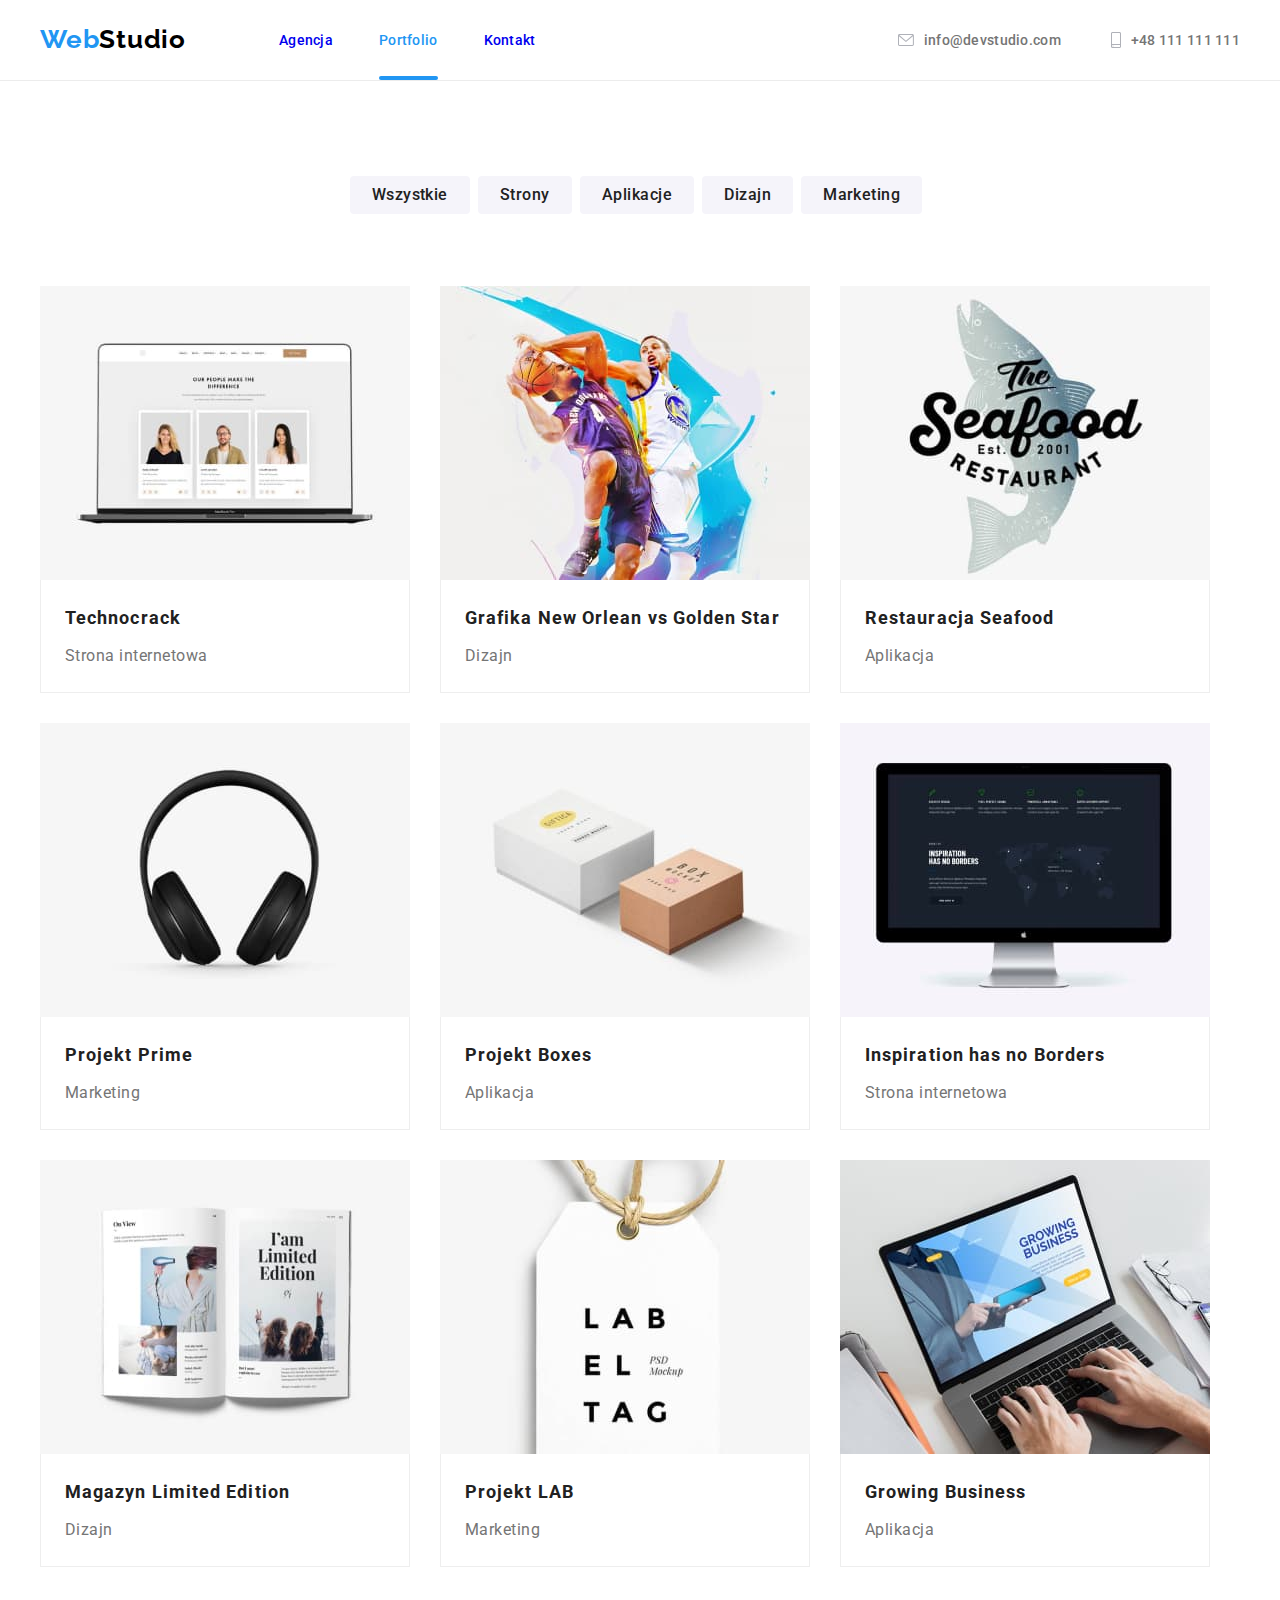
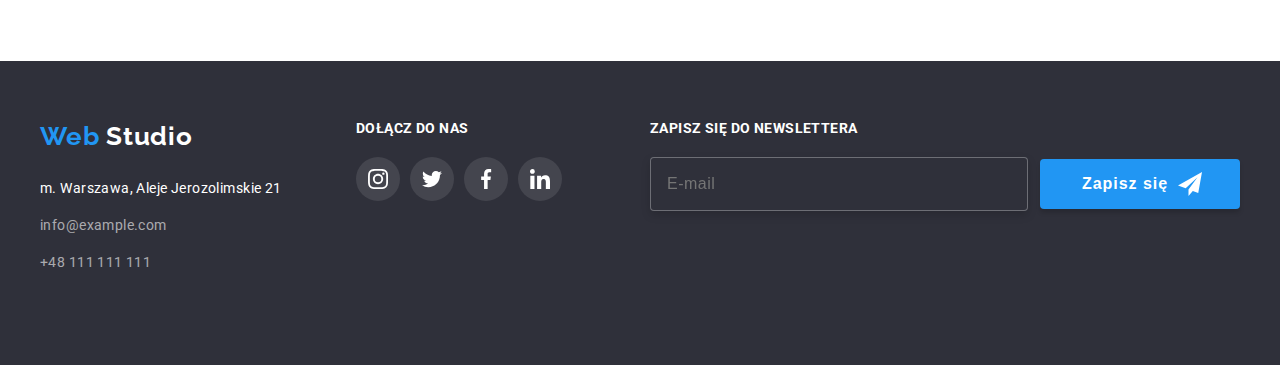
==== commit 98c42d31: "porfolio footer in BEM" ====
--- a/portfolio.html
+++ b/portfolio.html
@@ -269,20 +269,20 @@
         </div>
       </section>
     </main>
+    <!-- footer -->
     <footer class="footer">
-      <!-- contact -->
       <div class="container">
-        <div class="footer-container">
+        <div class="footer__container">
           <div class="adress-footer">
-            <div class="logo-footer">
+            <div class="footer__logo">
               <a class="logo" href="./index.html">
-                <span class="logo-web">Web</span>
-                <span class="logo-web-footer">Studio</span>
+                <span class="logo--webcolor">Web</span>
+                <span class="footer__logo--color">Studio</span>
               </a>
             </div>
             <address>
               <ul class="adress">
-                <li class="adress-data">
+                <li class="adress__item">
                   <a
                     href="https://goo.gl/maps/BEcNkfG4Pcsb5MSL9"
                     class="link adress-footer"
@@ -291,13 +291,15 @@
                     >m. Warszawa, Aleje Jerozolimskie 21</a
                   >
                 </li>
-                <li class="adress-data">
-                  <a href="mailto:info@example.com" class="link contact-footer"
+                <li class="adress__item">
+                  <a
+                    href="mailto:info@example.com"
+                    class="link adress__item--contact"
                     >info@example.com</a
                   >
                 </li>
-                <li class="adress-data">
-                  <a href="tel:+48111111111" class="link contact-footer"
+                <li class="adress__item">
+                  <a href="tel:+48111111111" class="link adress__item--contact"
                     >+48 111 111 111</a
                   >
                 </li>
@@ -305,80 +307,83 @@
             </address>
           </div>
           <!--join us-->
-          <div>
-            <h3 class="joinus-title">dołącz do nas</h3>
-            <ul class="joinus-list">
-              <li class="joinus-item">
+          <div class="joinus">
+            <h3 class="joinus__title">dołącz do nas</h3>
+            <ul class="joinus__list">
+              <li class="joinus__item">
                 <a
-                  class="joinus-link"
+                  class="joinus__link"
                   href="https://www.instagram.com/"
                   target="_blank"
                   rel="noopener noreferrer"
                   aria-label="Instragram Icon"
                 >
-                  <svg class="joinus-icon">
+                  <svg class="joinus__icon">
                     <use href="./images/icons/icons.svg#icon-instagram-2"></use>
                   </svg>
                 </a>
               </li>
-              <li class="joinus-item">
+              <li class="joinus__item">
                 <a
-                  class="joinus-link"
+                  class="joinus__link"
                   href="https://www.twitter.com/"
                   target="_blank"
                   rel="noopener noreferrer"
                   aria-label="Twitter Icon"
                 >
-                  <svg class="joinus-icon">
+                  <svg class="joinus__icon">
                     <use href="./images/icons/icons.svg#icon-twitter-1"></use>
                   </svg>
                 </a>
               </li>
-              <li class="joinus-item">
+              <li class="joinus__item">
                 <a
-                  class="joinus-link"
+                  class="joinus__link"
                   href="https://www.facebook.com/"
                   target="_blank"
                   rel="noopener noreferrer"
                   aria-label="Facebook Icon"
                 >
-                  <svg class="joinus-icon">
+                  <svg class="joinus__icon">
                     <use href="./images/icons/icons.svg#icon-facebook-1"></use>
                   </svg>
                 </a>
               </li>
-              <li class="joinus-item">
+              <li class="joinus__item">
                 <a
-                  class="joinus-link"
+                  class="joinus__link"
                   href="https://www.linkedin.com/"
                   target="_blank"
                   rel="noopener noreferrer"
                   aria-label="Linkedin Icon"
                 >
-                  <svg class="joinus-icon">
+                  <svg class="joinus__icon">
                     <use href="./images/icons/icons.svg#icon-linkedin-1"></use>
                   </svg>
                 </a>
               </li>
             </ul>
           </div>
+
           <!-- newsletter -->
+
           <div>
             <form class="newsletter-form">
-              <label class="newsletter-label" for="user_email"
+              <label class="newsletter-form__label" for="newsletter_email"
                 >Zapisz się do newslettera</label
               >
-              <div class="signup-field">
+              <div class="newsletter-form__field">
                 <input
-                  class="signup-input"
+                  class="newsletter-form__input"
                   type="email"
                   name="email"
-                  id="user_email"
+                  id="newsletter_email"
                   placeholder="E-mail"
                 />
-                <button class="signup-button" type="submit">
+
+                <button class="newsletter-form__button" type="submit">
                   Zapisz się
-                  <svg class="signup-icon" width="24px" height="24px">
+                  <svg class="newsletter-form__icon" width="24px" height="24px">
                     <use href="./images/icons/icons.svg#icon-icon-send"></use>
                   </svg>
                 </button>
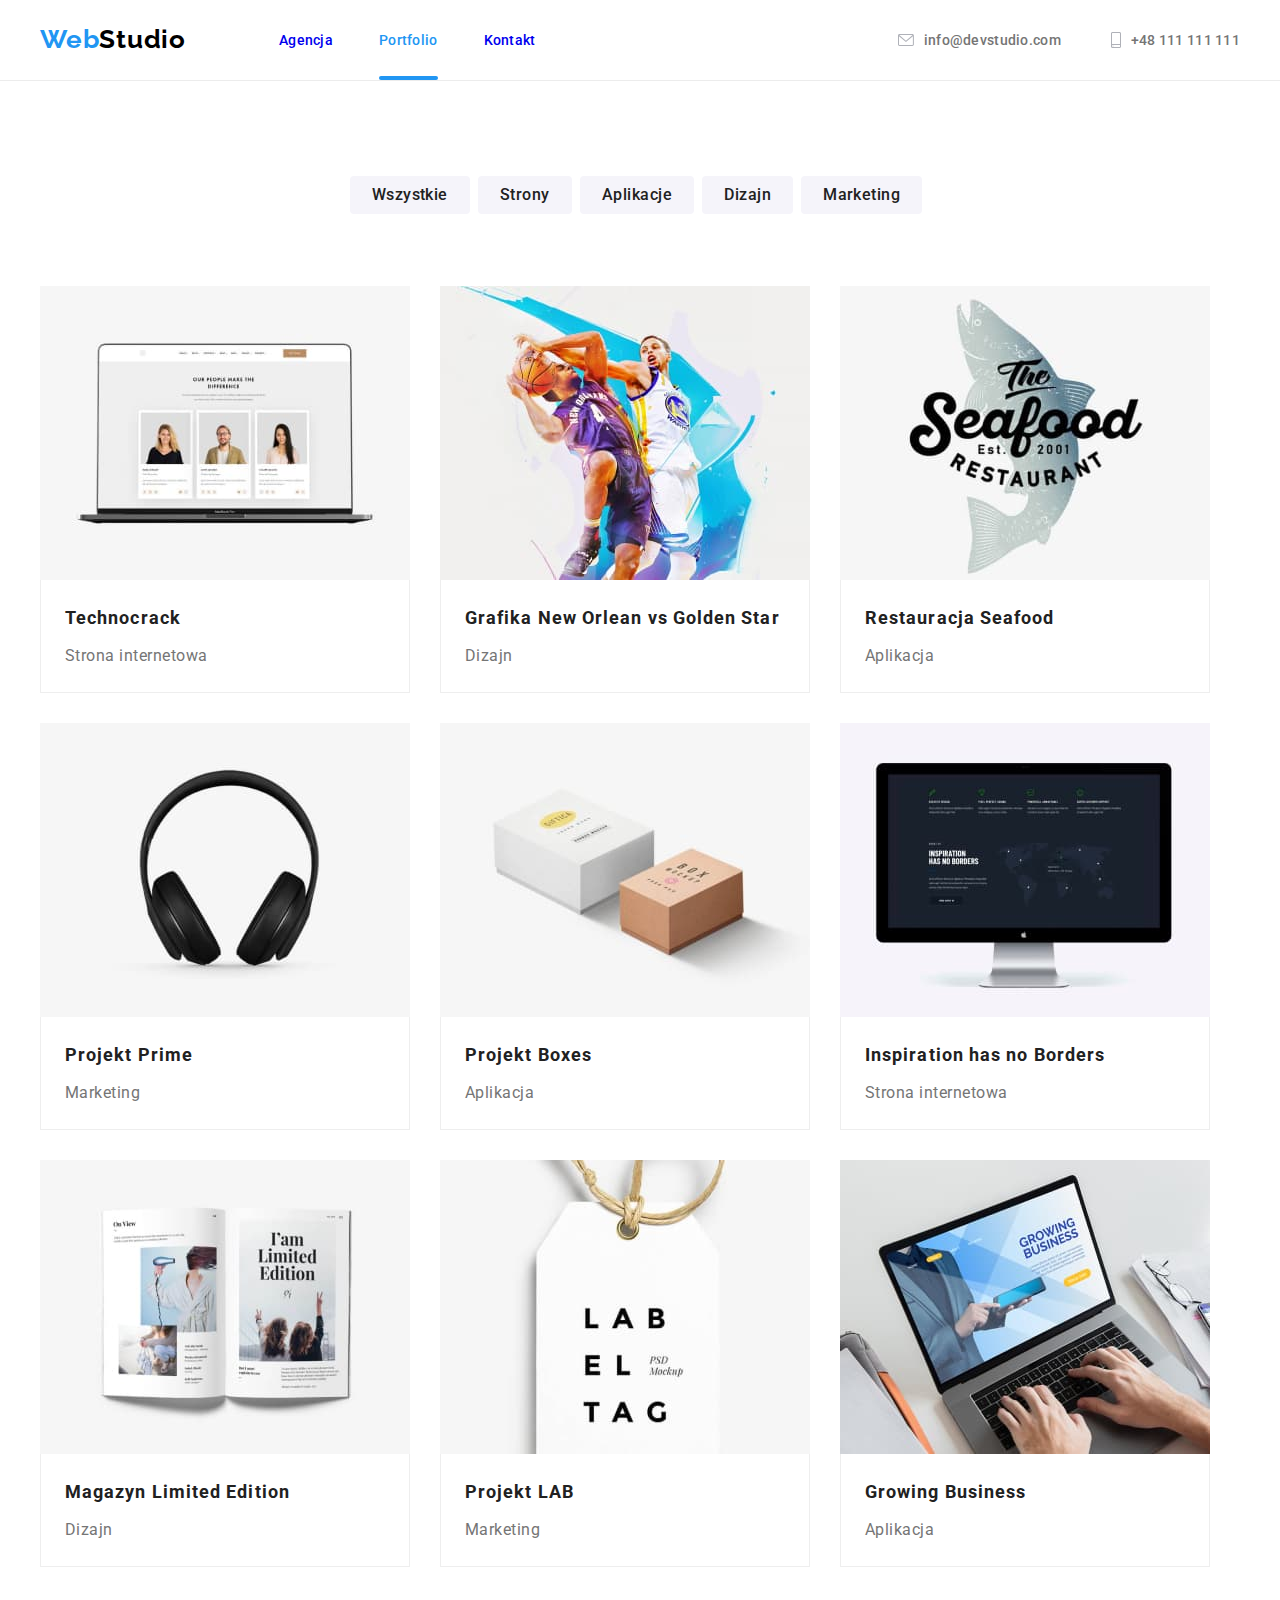
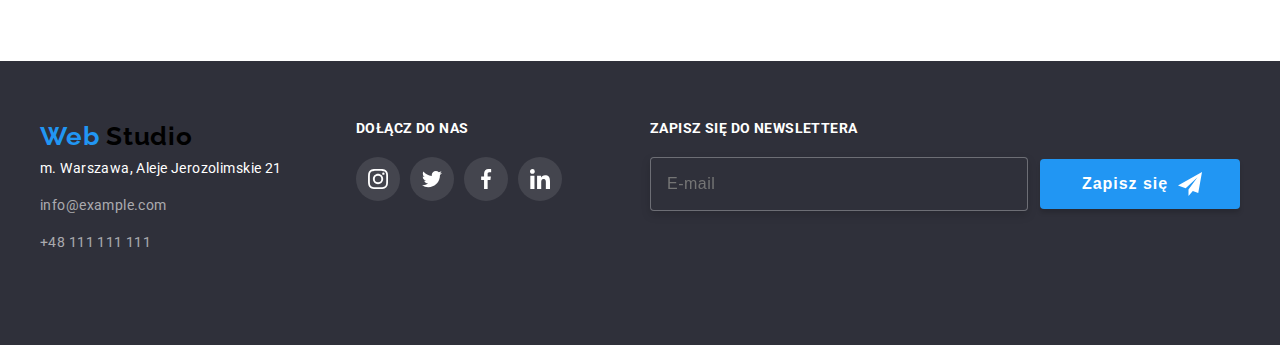
==== commit 97cb80d8: "final wersion" ====
--- a/portfolio.html
+++ b/portfolio.html
@@ -18,7 +18,7 @@
       rel="stylesheet"
     />
 
-    <link rel="stylesheet" href="./css/styles.css" />
+    <link rel="stylesheet" href="./css/main.min.css" />
     <title>Studio</title>
   </head>
   <body>
@@ -71,197 +71,219 @@
       </div>
     </header>
     <main>
+      <!-- portfolio filters-->
       <section class="section">
-        <!-- portfolio filters-->
         <div class="container">
-          <ul class="pf-button-container">
-            <li><button type="button" class="pf-button">Wszystkie</button></li>
-            <li><button type="button" class="pf-button">Strony</button></li>
-            <li><button type="button" class="pf-button">Aplikacje</button></li>
-            <li><button type="button" class="pf-button">Dizajn</button></li>
-            <li><button type="button" class="pf-button">Marketing</button></li>
+          <ul class="button-filters">
+            <li>
+              <button type="button" class="button-filters__button">
+                Wszystkie
+              </button>
+            </li>
+            <li>
+              <button type="button" class="button-filters__button">
+                Strony
+              </button>
+            </li>
+            <li>
+              <button type="button" class="button-filters__button">
+                Aplikacje
+              </button>
+            </li>
+            <li>
+              <button type="button" class="button-filters__button">
+                Dizajn
+              </button>
+            </li>
+            <li>
+              <button type="button" class="button-filters__button">
+                Marketing
+              </button>
+            </li>
           </ul>
           <!--portfolio components-->
           <div class="portfolio-container">
-            <ul class="portfolio-flex-element">
-              <li class="work">
-                <div class="work-box">
+            <ul class="work">
+              <li class="work__item">
+                <div class="work__box">
                   <img
                     src="./images/portfolio/technocrack.jpg"
                     alt="Strona internetowa Technocrack"
                     width="370"
                     height="294"
                   />
-                  <p class="work-overlay">
-                    Technocrack jest popularną platformą wykorzystywaną do
-                    rozpowszechniania koronawirusa. Firmy wykorzystują tę
-                    platformę do celów szpiegowskich i ataków na
-                    niezabezpieczone serwery konkurencji
-                  </p>
-                </div>
-                <div class="work-description">
-                  <h3 class="component">Technocrack</h3>
-                  <p class="component-type">Strona internetowa</p>
-                </div>
-              </li>
-              <li class="work">
-                <div class="work-box">
+                  <p class="work__overlay">
+                    Technocrack jest popularną platformą wykorzystywaną do
+                    rozpowszechniania koronawirusa. Firmy wykorzystują tę
+                    platformę do celów szpiegowskich i ataków na
+                    niezabezpieczone serwery konkurencji
+                  </p>
+                </div>
+                <div class="work__example">
+                  <h3 class="work__component">Technocrack</h3>
+                  <p class="work__description">Strona internetowa</p>
+                </div>
+              </li>
+              <li class="work__item">
+                <div class="work__box">
                   <img
                     src="./images/portfolio/graphics.jpg"
                     alt="Grafika projektu"
                     width="370"
                     height="294"
                   />
-                  <p class="work-overlay">
-                    Technocrack jest popularną platformą wykorzystywaną do
-                    rozpowszechniania koronawirusa. Firmy wykorzystują tę
-                    platformę do celów szpiegowskich i ataków na
-                    niezabezpieczone serwery konkurencji
-                  </p>
-                </div>
-                <div class="work-description">
-                  <h3 class="component">Grafika New Orlean vs Golden Star</h3>
-                  <p class="component-type">Dizajn</p>
-                </div>
-              </li>
-              <li class="work">
-                <div class="work-box">
+                  <p class="work__overlay">
+                    Technocrack jest popularną platformą wykorzystywaną do
+                    rozpowszechniania koronawirusa. Firmy wykorzystują tę
+                    platformę do celów szpiegowskich i ataków na
+                    niezabezpieczone serwery konkurencji
+                  </p>
+                </div>
+                <div class="work__example">
+                  <h3 class="work__component">
+                    Grafika New Orlean vs Golden Star
+                  </h3>
+                  <p class="work__description">Dizajn</p>
+                </div>
+              </li>
+              <li class="work__item">
+                <div class="work__box">
                   <img
                     src="./images/portfolio/restaurant.jpg"
                     alt="Logo restauracji Seafood"
                     width="370"
                     height="294"
                   />
-                  <p class="work-overlay">
-                    Technocrack jest popularną platformą wykorzystywaną do
-                    rozpowszechniania koronawirusa. Firmy wykorzystują tę
-                    platformę do celów szpiegowskich i ataków na
-                    niezabezpieczone serwery konkurencji
-                  </p>
-                </div>
-                <div class="work-description">
-                  <h3 class="component">Restauracja Seafood</h3>
-                  <p class="component-type">Aplikacja</p>
-                </div>
-              </li>
-              <li class="work">
-                <div class="work-box">
+                  <p class="work__overlay">
+                    Technocrack jest popularną platformą wykorzystywaną do
+                    rozpowszechniania koronawirusa. Firmy wykorzystują tę
+                    platformę do celów szpiegowskich i ataków na
+                    niezabezpieczone serwery konkurencji
+                  </p>
+                </div>
+                <div class="work__example">
+                  <h3 class="work__component">Restauracja Seafood</h3>
+                  <p class="work__description">Aplikacja</p>
+                </div>
+              </li>
+              <li class="work__item">
+                <div class="work__box">
                   <img
                     src="./images/portfolio/prime.jpg"
                     alt="Słuchawki nauszne"
                     width="370"
                     height="294"
                   />
-                  <p class="work-overlay">
-                    Technocrack jest popularną platformą wykorzystywaną do
-                    rozpowszechniania koronawirusa. Firmy wykorzystują tę
-                    platformę do celów szpiegowskich i ataków na
-                    niezabezpieczone serwery konkurencji
-                  </p>
-                </div>
-                <div class="work-description">
-                  <h3 class="component">Projekt Prime</h3>
-                  <p class="component-type">Marketing</p>
-                </div>
-              </li>
-              <li class="work">
-                <div class="work-box">
+                  <p class="work__overlay">
+                    Technocrack jest popularną platformą wykorzystywaną do
+                    rozpowszechniania koronawirusa. Firmy wykorzystują tę
+                    platformę do celów szpiegowskich i ataków na
+                    niezabezpieczone serwery konkurencji
+                  </p>
+                </div>
+                <div class="work__example">
+                  <h3 class="work__component">Projekt Prime</h3>
+                  <p class="work__description">Marketing</p>
+                </div>
+              </li>
+              <li class="work__item">
+                <div class="work__box">
                   <img
                     src="./images/portfolio/boxes.jpg"
                     alt="Dwa kartony"
                     width="370"
                     height="294"
                   />
-                  <p class="work-overlay">
-                    Technocrack jest popularną platformą wykorzystywaną do
-                    rozpowszechniania koronawirusa. Firmy wykorzystują tę
-                    platformę do celów szpiegowskich i ataków na
-                    niezabezpieczone serwery konkurencji
-                  </p>
-                </div>
-                <div class="work-description">
-                  <h3 class="component">Projekt Boxes</h3>
-                  <p class="component-type">Aplikacja</p>
-                </div>
-              </li>
-              <li class="work">
-                <div class="work-box">
+                  <p class="work__overlay">
+                    Technocrack jest popularną platformą wykorzystywaną do
+                    rozpowszechniania koronawirusa. Firmy wykorzystują tę
+                    platformę do celów szpiegowskich i ataków na
+                    niezabezpieczone serwery konkurencji
+                  </p>
+                </div>
+                <div class="work__example">
+                  <h3 class="work__component">Projekt Boxes</h3>
+                  <p class="work__description">Aplikacja</p>
+                </div>
+              </li>
+              <li class="work__item">
+                <div class="work__box">
                   <img
                     src="./images/portfolio/inspiration.jpg"
                     alt="Strona internetowa na ekranie monitora"
                     width="370"
                     height="294"
                   />
-                  <p class="work-overlay">
-                    Technocrack jest popularną platformą wykorzystywaną do
-                    rozpowszechniania koronawirusa. Firmy wykorzystują tę
-                    platformę do celów szpiegowskich i ataków na
-                    niezabezpieczone serwery konkurencji
-                  </p>
-                </div>
-                <div class="work-description">
-                  <h3 class="component">Inspiration has no Borders</h3>
-                  <p class="component-type">Strona internetowa</p>
-                </div>
-              </li>
-              <li class="work">
-                <div class="work-box">
+                  <p class="work__overlay">
+                    Technocrack jest popularną platformą wykorzystywaną do
+                    rozpowszechniania koronawirusa. Firmy wykorzystują tę
+                    platformę do celów szpiegowskich i ataków na
+                    niezabezpieczone serwery konkurencji
+                  </p>
+                </div>
+                <div class="work__example">
+                  <h3 class="work__component">Inspiration has no Borders</h3>
+                  <p class="work__description">Strona internetowa</p>
+                </div>
+              </li>
+              <li class="work__item">
+                <div class="work__box">
                   <img
                     src="./images/portfolio/magazine.jpg"
                     alt="Otwarty magazyn"
                     width="370"
                     height="294"
                   />
-                  <p class="work-overlay">
-                    Technocrack jest popularną platformą wykorzystywaną do
-                    rozpowszechniania koronawirusa. Firmy wykorzystują tę
-                    platformę do celów szpiegowskich i ataków na
-                    niezabezpieczone serwery konkurencji
-                  </p>
-                </div>
-                <div class="work-description">
-                  <h3 class="component">Magazyn Limited Edition</h3>
-                  <p class="component-type">Dizajn</p>
-                </div>
-              </li>
-              <li class="work">
-                <div class="work-box">
+                  <p class="work__overlay">
+                    Technocrack jest popularną platformą wykorzystywaną do
+                    rozpowszechniania koronawirusa. Firmy wykorzystują tę
+                    platformę do celów szpiegowskich i ataków na
+                    niezabezpieczone serwery konkurencji
+                  </p>
+                </div>
+                <div class="work__example">
+                  <h3 class="work__component">Magazyn Limited Edition</h3>
+                  <p class="work__description">Dizajn</p>
+                </div>
+              </li>
+              <li class="work__item">
+                <div class="work__box">
                   <img
                     src="./images/portfolio/lab.jpg"
                     alt="Zawieszka z napisem lab el tag"
                     width="370"
                     height="294"
                   />
-                  <p class="work-overlay">
-                    Technocrack jest popularną platformą wykorzystywaną do
-                    rozpowszechniania koronawirusa. Firmy wykorzystują tę
-                    platformę do celów szpiegowskich i ataków na
-                    niezabezpieczone serwery konkurencji
-                  </p>
-                </div>
-                <div class="work-description">
-                  <h3 class="component">Projekt LAB</h3>
-                  <p class="component-type">Marketing</p>
-                </div>
-              </li>
-              <li class="work">
-                <div class="work-box">
+                  <p class="work__overlay">
+                    Technocrack jest popularną platformą wykorzystywaną do
+                    rozpowszechniania koronawirusa. Firmy wykorzystują tę
+                    platformę do celów szpiegowskich i ataków na
+                    niezabezpieczone serwery konkurencji
+                  </p>
+                </div>
+                <div class="work__example">
+                  <h3 class="work__component">Projekt LAB</h3>
+                  <p class="work__description">Marketing</p>
+                </div>
+              </li>
+              <li class="work__item">
+                <div class="work__box">
                   <img
                     src="./images/portfolio/buisness.jpg"
                     alt="widpok aplikacji na laptopie"
                     width="370"
                     height="294"
                   />
-                  <p class="work-overlay">
-                    Technocrack jest popularną platformą wykorzystywaną do
-                    rozpowszechniania koronawirusa. Firmy wykorzystują tę
-                    platformę do celów szpiegowskich i ataków na
-                    niezabezpieczone serwery konkurencji
-                  </p>
-                </div>
-                <div class="work-description">
-                  <h3 class="component">Growing Business</h3>
-                  <p class="component-type">Aplikacja</p>
+                  <p class="work__overlay">
+                    Technocrack jest popularną platformą wykorzystywaną do
+                    rozpowszechniania koronawirusa. Firmy wykorzystują tę
+                    platformę do celów szpiegowskich i ataków na
+                    niezabezpieczone serwery konkurencji
+                  </p>
+                </div>
+                <div class="work__example">
+                  <h3 class="work__component">Growing Business</h3>
+                  <p class="work__description">Aplikacja</p>
                 </div>
               </li>
             </ul>
--- a/css/main.min.css
+++ b/css/main.min.css
@@ -0,0 +1 @@
+:root{--primary-text-color: #757575;--secondary-text-color: #ffffff;--accent-color: #2196f3;--header-text-color: #212121;--primary-bgd-color: #ffffff;--secondary-bgd-color: #2f303a;--third-bgd-color: #f5f4fa}p,h1,h2,h3{margin:0}ul{margin:0;padding:0;list-style:none}img{display:block}body{font-family:"Roboto",sans-serif;font-size:14px;line-height:1.71;letter-spacing:.03em;color:var(--primary-text-color);background-color:var(--primary-bgd-color);margin:0;padding:0}.link{text-decoration:none;-webkit-transition:color 250ms cubic-bezier(0.4, 0, 0.2, 1);transition:color 250ms cubic-bezier(0.4, 0, 0.2, 1)}.link:hover,.link:focus,.link:active{color:var(--accent-color)}.container{width:1200px;margin-left:auto;margin-right:auto}.section{padding-top:94px;padding-bottom:94px}.section__title{color:var(--header-text-color);font-size:36px;font-weight:700;line-height:1.17;letter-spacing:.03em;text-align:center;margin-bottom:50px}.logo{font-family:"Raleway",sans-serif;font-weight:700;font-size:26px;line-height:1.17;letter-spacing:.03em;text-decoration:none;color:#000;padding-top:24px;padding-bottom:25px}.logo--webcolor{color:var(--accent-color)}.logo--footer-color{color:var(--secondary-text-color)}.page-header{border-bottom:1px solid #ececec;position:fixed;top:0;left:0;width:100%;min-height:80px;background-color:var(--primary-bgd-color);z-index:1}.page-header__container{display:-webkit-box;display:-ms-flexbox;display:flex;-webkit-box-align:center;-ms-flex-align:center;align-items:center}.portfolio-header{border-bottom:1px solid #ececec;position:fixed;top:0;left:0;width:100%;min-height:80px;background-color:var(--primary-bgd-color);z-index:1}.container{width:1200px;margin-left:auto;margin-right:auto}.header-menu{display:-webkit-box;display:-ms-flexbox;display:flex;margin-left:93px}.header-menu__item{color:var(--header-text-color);font-weight:500;line-height:1.17;letter-spacing:.02em}.header-menu .header-menu__item:not(:last-child){margin-right:46px}.header-menu__link{display:block;position:relative;padding-top:32px;padding-bottom:32px}.header-menu__link--active{color:var(--accent-color)}.header-menu__link--active::after{content:"";position:absolute;left:0;right:0;bottom:0;background-color:var(--accent-color);height:4px;border-radius:2px}.contact{display:-webkit-box;display:-ms-flexbox;display:flex;margin-left:auto;gap:50px}.contact__link{display:-webkit-box;display:-ms-flexbox;display:flex;-webkit-box-align:center;-ms-flex-align:center;align-items:center;color:var(--primary-text-color);font-weight:500;line-height:1.17;letter-spacing:.02em}.contact__icon-envelope{margin-right:10px;fill:#afb1b8;-webkit-transition:fill 250ms cubic-bezier(0.4, 0, 0.2, 1);transition:fill 250ms cubic-bezier(0.4, 0, 0.2, 1)}.contact__icon-smartphone{margin-right:10px;fill:#afb1b8;-webkit-transition:fill 250ms cubic-bezier(0.4, 0, 0.2, 1);transition:fill 250ms cubic-bezier(0.4, 0, 0.2, 1)}.contact__link:hover .contact__icon-envelope,.contact__link:focus .contact__icon-envelope{fill:var(--accent-color)}.contact__link:hover .contact__icon-smartphone,.contact__link:focus .contact__icon-smartphone{fill:var(--accent-color)}.hero{max-width:1600px;height:600px;margin-left:auto;margin-right:auto;text-align:center;padding:200px 0px;background-image:-webkit-gradient(linear, left top, right top, from(rgba(47, 48, 58, 0.4)), to(rgba(47, 48, 58, 0.4))),url(/goit-markup-hw-04/images/header-backgound.jpg);background-image:linear-gradient(to right, rgba(47, 48, 58, 0.4), rgba(47, 48, 58, 0.4)),url(/goit-markup-hw-04/images/header-backgound.jpg);background-repeat:no-repeat;background-position:center;background-size:cover;background-color:var(--secondary-bgd-color)}.hero__title{max-width:696px;text-align:center;color:var(--secondary-text-color);font-weight:900;font-size:44px;line-height:1.36;letter-spacing:.06em;text-transform:uppercase;margin:0 auto;margin-bottom:30px}.hero__button{font-family:inherit;font-size:16px;font-weight:700;line-height:1.88;letter-spacing:.06em;text-align:center;font-family:Roboto;padding:10px 42px 10px 41px;color:var(--secondary-text-color);background-color:#2196f3;-webkit-box-shadow:0px 4px 4px rgba(0,0,0,.15);box-shadow:0px 4px 4px rgba(0,0,0,.15);border-radius:4px;border:none;-webkit-transition:-webkit-box-shadow 250ms cubic-bezier(0.4, 0, 0.2, 1);transition:-webkit-box-shadow 250ms cubic-bezier(0.4, 0, 0.2, 1);transition:box-shadow 250ms cubic-bezier(0.4, 0, 0.2, 1);transition:box-shadow 250ms cubic-bezier(0.4, 0, 0.2, 1), -webkit-box-shadow 250ms cubic-bezier(0.4, 0, 0.2, 1)}.hero__button:hover,.hero__button:focus{-webkit-box-shadow:inset 0 0 2px 1px rgba(0,0,0,.3);box-shadow:inset 0 0 2px 1px rgba(0,0,0,.3);background-image:-webkit-gradient(linear, left top, right top, from(rgba(47, 48, 58, 0.4)), to(rgba(47, 48, 58, 0.4)));background-image:linear-gradient(to right, rgba(47, 48, 58, 0.4), rgba(47, 48, 58, 0.4))}.p-0{padding-bottom:0px}.advantages{display:-webkit-box;display:-ms-flexbox;display:flex;-ms-flex-wrap:wrap;flex-wrap:wrap;gap:30px}.advantages__item{width:270px}.advantages-component{display:-webkit-box;display:-ms-flexbox;display:flex;-webkit-box-pack:center;-ms-flex-pack:center;justify-content:center;-webkit-box-align:center;-ms-flex-align:center;align-items:center;width:270px;height:120px;background-color:var(--third-bgd-color);margin-bottom:30px}.advantages-component__title{color:var(--header-text-color);font-weight:700;line-height:1.17;letter-spacing:.03em;text-transform:uppercase;margin-bottom:10px}.advantages-component__icon{display:block;-webkit-box-align:center;-ms-flex-align:center;align-items:center;-ms-flex-line-pack:center;align-content:center}.whatwedo{display:-webkit-box;display:-ms-flexbox;display:flex;-webkit-box-pack:center;-ms-flex-pack:center;justify-content:center}.whatwedo__item{margin-right:30px;position:relative}.whatwedo__item:last-child{margin-right:0px}.whatwedo-layer{position:absolute;left:0;bottom:0;width:100%;min-height:70px;background-color:rgba(47,48,58,.8);display:-webkit-box;display:-ms-flexbox;display:flex;-webkit-box-align:center;-ms-flex-align:center;align-items:center;-webkit-box-pack:center;-ms-flex-pack:center;justify-content:center}.whatwedo-layer__description{text-transform:uppercase;text-align:center;font-weight:700;font-size:14px;line-height:1.2;letter-spacing:.03em;color:var(--secondary-text-color)}.ourteam{display:-webkit-box;display:-ms-flexbox;display:flex;-webkit-box-pack:center;-ms-flex-pack:center;justify-content:center}.ourteam__item{min-width:270px;min-height:368px;margin-right:30px;background:#fff;-webkit-box-shadow:0px 1px 3px rgba(0,0,0,.12),0px 1px 1px rgba(0,0,0,.14),0px 2px 1px rgba(0,0,0,.2);box-shadow:0px 1px 3px rgba(0,0,0,.12),0px 1px 1px rgba(0,0,0,.14),0px 2px 1px rgba(0,0,0,.2);border-radius:0px 0px 4px 4px}.ourteam__item:last-child{margin-right:0px}.ourteam__description{text-align:center;padding:30px 32px}.ourteam__name{color:var(--header-text-color);font-size:16px;font-weight:500;line-height:1.17;letter-spacing:.03em;margin-bottom:10px}.ourteam__speciality{color:var(--primary-text-color);font-size:16px;line-height:1.17;letter-spacing:.03em;margin-bottom:16px}.section--team-background{background-color:var(--third-bgd-color)}.social-media{display:-webkit-box;display:-ms-flexbox;display:flex;-webkit-box-pack:center;-ms-flex-pack:center;justify-content:center}.social-media__item{display:-webkit-box;display:-ms-flexbox;display:flex;-webkit-box-pack:center;-ms-flex-pack:center;justify-content:center;-webkit-box-align:center;-ms-flex-align:center;align-items:center;-webkit-transition:fill 250ms cubic-bezier(0.4, 0, 0.2, 1);transition:fill 250ms cubic-bezier(0.4, 0, 0.2, 1)}.social-media__link{display:-webkit-box;display:-ms-flexbox;display:flex;-webkit-box-pack:center;-ms-flex-pack:center;justify-content:center;-webkit-box-align:center;-ms-flex-align:center;align-items:center;margin-right:10px;height:44px;width:44px;border-radius:50px;-webkit-transition:color 250ms cubic-bezier(0.4, 0, 0.2, 1),background-color 250ms cubic-bezier(0.4, 0, 0.2, 1),fill 250ms cubic-bezier(0.4, 0, 0.2, 1);transition:color 250ms cubic-bezier(0.4, 0, 0.2, 1),background-color 250ms cubic-bezier(0.4, 0, 0.2, 1),fill 250ms cubic-bezier(0.4, 0, 0.2, 1)}.social-media__link:last-child{margin-right:0px}.social-media__link:hover,.social-media__link:focus{fill:var(--primary-bgd-color);background-color:var(--accent-color);outline:none}.social-media__link:hover .social-media__icon,.social-media__link:focus .social-media__icon{fill:var(--primary-bgd-color);background-color:var(--accent-color)}.social-media__icon{cursor:pointer;fill:#afb1b8;-webkit-transition:fill 250ms cubic-bezier(0.4, 0, 0.2, 1);transition:fill 250ms cubic-bezier(0.4, 0, 0.2, 1)}.customers{display:-webkit-box;display:-ms-flexbox;display:flex;-webkit-box-pack:center;-ms-flex-pack:center;justify-content:center;-webkit-box-align:center;-ms-flex-align:center;align-items:center}.customers__item{margin-right:30px}.customers__item:last-child{margin-right:0px}.customers__link{display:-webkit-box;display:-ms-flexbox;display:flex;-webkit-box-pack:center;-ms-flex-pack:center;justify-content:center;-webkit-box-align:center;-ms-flex-align:center;align-items:center;width:170px;height:92px;border:1px solid #afb1b8;border-radius:4px;-webkit-transition:border 250ms cubic-bezier(0.4, 0, 0.2, 1);transition:border 250ms cubic-bezier(0.4, 0, 0.2, 1)}.customers__icon{fill:#afb1b8;-webkit-transition:fill 250ms cubic-bezier(0.4, 0, 0.2, 1);transition:fill 250ms cubic-bezier(0.4, 0, 0.2, 1)}.customers__link:hover .customers__icon,.customers__link:focus .customers__icon{fill:var(--accent-color)}.customers__link:hover,.customers__ink:focus{border:1px solid var(--accent-color);border-radius:4px}.footer{background-color:var(--secondary-bgd-color);padding-top:60px;padding-bottom:20px}.footer__logo-adress{margin-bottom:20px}.footer__container{display:-webkit-box;display:-ms-flexbox;display:flex;-webkit-box-pack:start;-ms-flex-pack:start;justify-content:flex-start;-webkit-box-align:start;-ms-flex-align:start;align-items:flex-start}.adress-footer{font-style:normal;font-size:14px;line-height:2;letter-spacing:.03em;color:var(--secondary-text-color);margin-right:70px;width:246px;white-space:nowrap}.adress{padding-bottom:60px}.adress__item{margin-bottom:9px}.adress__item--contact{font-style:normal;font-size:14px;line-height:2;letter-spacing:.03em;color:rgba(255,255,255,.6)}.adress__item--contact:hover,.adress__item--contact:focus,.adress__item--contact:active{color:var(--accent-color)}.joinus__title{font-weight:700;font-size:14px;line-height:1.14;letter-spacing:.03em;color:var(--secondary-text-color);text-transform:uppercase;margin-bottom:20px}.joinus__list{display:-webkit-box;display:-ms-flexbox;display:flex;-webkit-box-pack:start;-ms-flex-pack:start;justify-content:flex-start}.joinus__item{display:-webkit-box;display:-ms-flexbox;display:flex;-webkit-box-align:center;-ms-flex-align:center;align-items:center;-webkit-box-pack:center;-ms-flex-pack:center;justify-content:center}.joinus__item:last-child{margin-right:0px}.joinus__link{display:-webkit-box;display:-ms-flexbox;display:flex;-webkit-box-pack:center;-ms-flex-pack:center;justify-content:center;-webkit-box-align:center;-ms-flex-align:center;align-items:center;height:44px;width:44px;border-radius:50px;background-color:rgba(255,255,255,.1);margin-right:10px;cursor:pointer;-webkit-transition:background-color 250ms cubic-bezier(0.4, 0, 0.2, 1);transition:background-color 250ms cubic-bezier(0.4, 0, 0.2, 1)}.joinus__icon{width:20px;height:20px;fill:#fff}.joinus__link:hover,.joinus__link:focus{background-color:var(--accent-color);outline:none}.newsletter-form{margin-left:78px}.newsletter-form__label{display:-webkit-box;display:-ms-flexbox;display:flex;-webkit-box-orient:vertical;-webkit-box-direction:normal;-ms-flex-direction:column;flex-direction:column;text-transform:uppercase;font-family:Roboto;font-size:14px;font-weight:700;line-height:1.14;letter-spacing:.03em;text-align:left;color:var(--secondary-text-color);margin-bottom:20px}.newsletter-form__field{display:-webkit-box;display:-ms-flexbox;display:flex;-webkit-box-align:center;-ms-flex-align:center;align-items:center;-webkit-box-pack:center;-ms-flex-pack:center;justify-content:center}.newsletter-form__input{width:358px;height:50px;font-size:16px;line-height:1.25;letter-spacing:.03em;color:rgba(255,255,255,.6);background-color:var(--secondary-bgd-color);border:1px solid rgba(255,255,255,.3);-webkit-filter:drop-shadow(0px 4px 4px rgba(0, 0, 0, 0.15));filter:drop-shadow(0px 4px 4px rgba(0, 0, 0, 0.15));border-radius:4px;padding-left:16px;margin-right:12px}.newsletter-form__input:focus-within{border:1px solid var(--third-bgd-color)}.newsletter-form__icon{fill:var(--primary-bgd-color);background-color:var(--accent-color);margin:24px auto}.newsletter-form__button{display:-webkit-box;display:-ms-flexbox;display:flex;-webkit-box-align:center;-ms-flex-align:center;align-items:center;width:200px;height:50px;padding:10px 28px 10px 42px;margin:0 auto;font-weight:700;font-size:16px;line-height:1.87;letter-spacing:.06em;text-align:center;background-color:var(--accent-color);-webkit-box-shadow:0px 4px 4px rgba(0,0,0,.15);box-shadow:0px 4px 4px rgba(0,0,0,.15);border-radius:4px;border:none;color:var(--secondary-text-color);cursor:pointer;-webkit-transition:-webkit-box-shadow 250ms cubic-bezier(0.4, 0, 0.2, 1);transition:-webkit-box-shadow 250ms cubic-bezier(0.4, 0, 0.2, 1);transition:box-shadow 250ms cubic-bezier(0.4, 0, 0.2, 1);transition:box-shadow 250ms cubic-bezier(0.4, 0, 0.2, 1), -webkit-box-shadow 250ms cubic-bezier(0.4, 0, 0.2, 1)}.newsletter-form__button:hover,.newsletter-form__button:focus{-webkit-box-shadow:inset 0 0 2px 1px rgba(0,0,0,.3);box-shadow:inset 0 0 2px 1px rgba(0,0,0,.3);background-image:-webkit-gradient(linear, left top, right top, from(rgba(47, 48, 58, 0.4)), to(rgba(47, 48, 58, 0.4)));background-image:linear-gradient(to right, rgba(47, 48, 58, 0.4), rgba(47, 48, 58, 0.4))}.newsletter-form__button:hover .newsletter-form__icon{background-image:-webkit-gradient(linear, left top, right top, from(rgba(47, 48, 58, 0.4)), to(rgba(47, 48, 58, 0.4)));background-image:linear-gradient(to right, rgba(47, 48, 58, 0.4), rgba(47, 48, 58, 0.4))}.backdrop{position:absolute;top:0;left:0;height:100%;width:100%;background-color:rgba(0,0,0,.2);opacity:1;display:-webkit-box;display:-ms-flexbox;display:flex;-webkit-box-pack:center;-ms-flex-pack:center;justify-content:center;-webkit-box-align:center;-ms-flex-align:center;align-items:center;position:fixed;z-index:1;-webkit-transition:opacity 250ms cubic-bezier(0.4, 0, 0.2, 1),visibility 250ms cubic-bezier(0.4, 0, 0.2, 1);transition:opacity 250ms cubic-bezier(0.4, 0, 0.2, 1),visibility 250ms cubic-bezier(0.4, 0, 0.2, 1)}.is-hidden{pointer-events:none;visibility:hidden;opacity:0}.modal{background-color:var(--primary-bgd-color);width:528px;position:relative;padding:40px}.modal__icon-close-button{position:absolute;top:6px;width:18px;height:18px}.modal__close-button{position:absolute;top:8px;right:8px;width:30px;height:30px;display:-webkit-box;display:-ms-flexbox;display:flex;-webkit-box-pack:center;-ms-flex-pack:center;justify-content:center;-webkit-box-align:center;-ms-flex-align:center;align-items:center;fill:#000;background-color:var(--primary-bgd-color);border:1px solid rgba(0,0,0,.1);border-radius:50%;cursor:pointer}.modal__close-button:hover{-webkit-box-shadow:inset 0 0 2px 1px rgba(0,0,0,.3);box-shadow:inset 0 0 2px 1px rgba(0,0,0,.3)}.modal__header{width:448px;height:23px;text-align:center;font-family:Roboto;font-size:20px;font-weight:700;line-height:1.15;letter-spacing:.03em;color:var(--header-text-color);margin-bottom:12px}.modal-form{width:448px}.modal-form__label{display:block;margin-bottom:10px}.modal-form_field{position:relative}.modal-form__input{width:448px;height:40px;border:1px solid rgba(33,33,33,.2);border-radius:4px;padding-left:40px;-webkit-transition:border 250ms cubic-bezier(0.4, 0, 0.2, 1);transition:border 250ms cubic-bezier(0.4, 0, 0.2, 1);-webkit-transition:outline 250ms cubic-bezier(0.4, 0, 0.2, 1);transition:outline 250ms cubic-bezier(0.4, 0, 0.2, 1)}.modal-form_input:focus-within{border:1px solid var(--accent-color);outline:1px solid var(--accent-color)}.modal-form__input:hover{border:1px solid var(--accent-color);cursor:pointer}.modal-form__icon{fill:var(--header-text-color);position:absolute;top:0;left:15px;display:inline-block;-webkit-transition:fill 250ms cubic-bezier(0.4, 0, 0.2, 1);transition:fill 250ms cubic-bezier(0.4, 0, 0.2, 1)}.modal-form__label:focus-within .modal-form__icon{fill:var(--accent-color)}.modal-form__label:hover .modal-form__icon{fill:var(--accent-color)}.modal-form__comment-field{display:block;width:448px;height:120px;resize:none;border:1px solid rgba(33,33,33,.2);border-radius:4px;padding:12px 16px;margin-bottom:20px;-webkit-transition:border 250ms cubic-bezier(0.4, 0, 0.2, 1);transition:border 250ms cubic-bezier(0.4, 0, 0.2, 1);-webkit-transition:outline 250ms cubic-bezier(0.4, 0, 0.2, 1);transition:outline 250ms cubic-bezier(0.4, 0, 0.2, 1)}.modal-form__comment-field:focus-within{border:1px solid var(--accent-color)}.modal-form__comment-field:hover,.modal-form__comment-field:focus{border:1px solid var(--accent-color);cursor:pointer;outline:1px solid var(--accent-color)}.modal-form__button{margin-top:30px;margin-bottom:40px;display:-webkit-box;display:-ms-flexbox;display:flex;-webkit-box-pack:center;-ms-flex-pack:center;justify-content:center;-webkit-box-align:center;-ms-flex-align:center;align-items:center;width:200px;height:50px;font-weight:700;font-size:16px;line-height:1.87;letter-spacing:.06em;color:var(--secondary-text-color);background:var(--accent-color);-webkit-box-shadow:0px 4px 4px rgba(0,0,0,.15);box-shadow:0px 4px 4px rgba(0,0,0,.15);border:1px solid var(--accent-color);border-radius:4px;padding:10px 76px;margin:0px auto;margin-top:30px;-webkit-transition:-webkit-box-shadow 5250ms cubic-bezier(0.4, 0, 0.2, 1);transition:-webkit-box-shadow 5250ms cubic-bezier(0.4, 0, 0.2, 1);transition:box-shadow 5250ms cubic-bezier(0.4, 0, 0.2, 1);transition:box-shadow 5250ms cubic-bezier(0.4, 0, 0.2, 1), -webkit-box-shadow 5250ms cubic-bezier(0.4, 0, 0.2, 1)}.modal-form__button:hover,.modal-form__button:focus,.modal-form__button:active{-webkit-box-shadow:inset 0 0 2px 1px rgba(0,0,0,.3);box-shadow:inset 0 0 2px 1px rgba(0,0,0,.3);background-image:-webkit-gradient(linear, left top, right top, from(rgba(47, 48, 58, 0.4)), to(rgba(47, 48, 58, 0.4)));background-image:linear-gradient(to right, rgba(47, 48, 58, 0.4), rgba(47, 48, 58, 0.4))}.checkbox{position:relative;display:-webkit-box;display:-ms-flexbox;display:flex;-webkit-box-pack:center;-ms-flex-pack:center;justify-content:center;text-align:center;-webkit-box-align:center;-ms-flex-align:center;align-items:center;margin-top:20px;letter-spacing:.03em}.checkbox__content{position:relative;-webkit-appearance:none;-moz-appearance:none;appearance:none}.checkbox__field{position:relative;cursor:pointer}.checkbox__field::before{position:absolute;display:block;left:-20px;top:3px;content:"";width:16px;height:15px;border:2px solid #212121;border-radius:3px}.checkbox__content:checked+.checkbox__field::before{background-image:url(/goit-markup-hw-06/images/icons/icons.svg#icon-Vector-1);background-size:contain;background-position:center;background-repeat:no-repeat;border-radius:2px;border:none;background-color:var(--accent-color)}.checkbox__icon{position:absolute;top:6px;left:-17px}.checkbox__link{color:var(--accent-color);cursor:pointer;margin-left:4px;-webkit-transition:font-weight 250ms cubic-bezier(0.4, 0, 0.2, 1);transition:font-weight 250ms cubic-bezier(0.4, 0, 0.2, 1)}.checkbox__link:focus,.checkbox__link:hover,.checkbox__link:active{font-weight:500}.backdrop{position:absolute;top:0;left:0;height:100%;width:100%;background-color:rgba(0,0,0,.2);opacity:1;display:-webkit-box;display:-ms-flexbox;display:flex;-webkit-box-pack:center;-ms-flex-pack:center;justify-content:center;-webkit-box-align:center;-ms-flex-align:center;align-items:center;position:fixed;z-index:1;-webkit-transition:opacity 250ms cubic-bezier(0.4, 0, 0.2, 1),visibility 250ms cubic-bezier(0.4, 0, 0.2, 1);transition:opacity 250ms cubic-bezier(0.4, 0, 0.2, 1),visibility 250ms cubic-bezier(0.4, 0, 0.2, 1)}.is-hidden{pointer-events:none;visibility:hidden;opacity:0}.modal{background-color:var(--primary-bgd-color);width:528px;position:relative;padding:40px}.modal__icon-close-button{position:absolute;top:6px;width:18px;height:18px}.modal__close-button{position:absolute;top:8px;right:8px;width:30px;height:30px;display:-webkit-box;display:-ms-flexbox;display:flex;-webkit-box-pack:center;-ms-flex-pack:center;justify-content:center;-webkit-box-align:center;-ms-flex-align:center;align-items:center;fill:#000;background-color:var(--primary-bgd-color);border:1px solid rgba(0,0,0,.1);border-radius:50%;cursor:pointer}.modal__close-button:hover{-webkit-box-shadow:inset 0 0 2px 1px rgba(0,0,0,.3);box-shadow:inset 0 0 2px 1px rgba(0,0,0,.3)}.modal__header{width:448px;height:23px;text-align:center;font-family:Roboto;font-size:20px;font-weight:700;line-height:1.15;letter-spacing:.03em;color:var(--header-text-color);margin-bottom:12px}.modal-form{width:448px}.modal-form__label{display:block;margin-bottom:10px}.modal-form_field{position:relative}.modal-form__input{width:448px;height:40px;border:1px solid rgba(33,33,33,.2);border-radius:4px;padding-left:40px;-webkit-transition:border 250ms cubic-bezier(0.4, 0, 0.2, 1);transition:border 250ms cubic-bezier(0.4, 0, 0.2, 1);-webkit-transition:outline 250ms cubic-bezier(0.4, 0, 0.2, 1);transition:outline 250ms cubic-bezier(0.4, 0, 0.2, 1)}.modal-form_input:focus-within{border:1px solid var(--accent-color);outline:1px solid var(--accent-color)}.modal-form__input:hover{border:1px solid var(--accent-color);cursor:pointer}.modal-form__icon{fill:var(--header-text-color);position:absolute;top:0;left:15px;display:inline-block;-webkit-transition:fill 250ms cubic-bezier(0.4, 0, 0.2, 1);transition:fill 250ms cubic-bezier(0.4, 0, 0.2, 1)}.modal-form__label:focus-within .modal-form__icon{fill:var(--accent-color)}.modal-form__label:hover .modal-form__icon{fill:var(--accent-color)}.modal-form__comment-field{display:block;width:448px;height:120px;resize:none;border:1px solid rgba(33,33,33,.2);border-radius:4px;padding:12px 16px;margin-bottom:20px;-webkit-transition:border 250ms cubic-bezier(0.4, 0, 0.2, 1);transition:border 250ms cubic-bezier(0.4, 0, 0.2, 1);-webkit-transition:outline 250ms cubic-bezier(0.4, 0, 0.2, 1);transition:outline 250ms cubic-bezier(0.4, 0, 0.2, 1)}.modal-form__comment-field:focus-within{border:1px solid var(--accent-color)}.modal-form__comment-field:hover,.modal-form__comment-field:focus{border:1px solid var(--accent-color);cursor:pointer;outline:1px solid var(--accent-color)}.modal-form__button{margin-top:30px;margin-bottom:40px;display:-webkit-box;display:-ms-flexbox;display:flex;-webkit-box-pack:center;-ms-flex-pack:center;justify-content:center;-webkit-box-align:center;-ms-flex-align:center;align-items:center;width:200px;height:50px;font-weight:700;font-size:16px;line-height:1.87;letter-spacing:.06em;color:var(--secondary-text-color);background:var(--accent-color);-webkit-box-shadow:0px 4px 4px rgba(0,0,0,.15);box-shadow:0px 4px 4px rgba(0,0,0,.15);border:1px solid var(--accent-color);border-radius:4px;padding:10px 76px;margin:0px auto;margin-top:30px;-webkit-transition:-webkit-box-shadow 5250ms cubic-bezier(0.4, 0, 0.2, 1);transition:-webkit-box-shadow 5250ms cubic-bezier(0.4, 0, 0.2, 1);transition:box-shadow 5250ms cubic-bezier(0.4, 0, 0.2, 1);transition:box-shadow 5250ms cubic-bezier(0.4, 0, 0.2, 1), -webkit-box-shadow 5250ms cubic-bezier(0.4, 0, 0.2, 1)}.modal-form__button:hover,.modal-form__button:focus,.modal-form__button:active{-webkit-box-shadow:inset 0 0 2px 1px rgba(0,0,0,.3);box-shadow:inset 0 0 2px 1px rgba(0,0,0,.3);background-image:-webkit-gradient(linear, left top, right top, from(rgba(47, 48, 58, 0.4)), to(rgba(47, 48, 58, 0.4)));background-image:linear-gradient(to right, rgba(47, 48, 58, 0.4), rgba(47, 48, 58, 0.4))}.checkbox{position:relative;display:-webkit-box;display:-ms-flexbox;display:flex;-webkit-box-pack:center;-ms-flex-pack:center;justify-content:center;text-align:center;-webkit-box-align:center;-ms-flex-align:center;align-items:center;margin-top:20px;letter-spacing:.03em}.checkbox__content{position:relative;-webkit-appearance:none;-moz-appearance:none;appearance:none}.checkbox__field{position:relative;cursor:pointer}.checkbox__field::before{position:absolute;display:block;left:-20px;top:3px;content:"";width:16px;height:15px;border:2px solid #212121;border-radius:3px}.checkbox__content:checked+.checkbox__field::before{background-image:url(/goit-markup-hw-06/images/icons/icons.svg#icon-Vector-1);background-size:contain;background-position:center;background-repeat:no-repeat;border-radius:2px;border:none;background-color:var(--accent-color)}.checkbox__icon{position:absolute;top:6px;left:-17px}.checkbox__link{color:var(--accent-color);cursor:pointer;margin-left:4px;-webkit-transition:font-weight 250ms cubic-bezier(0.4, 0, 0.2, 1);transition:font-weight 250ms cubic-bezier(0.4, 0, 0.2, 1)}.checkbox__link:focus,.checkbox__link:hover,.checkbox__link:active{font-weight:500}.portfolio-container{display:-webkit-box;display:-ms-flexbox;display:flex;-ms-flex-wrap:wrap;flex-wrap:wrap}.work{display:-webkit-box;display:-ms-flexbox;display:flex;-ms-flex-wrap:wrap;flex-wrap:wrap;gap:30px}.work__item{position:relative;overflow:hidden}.work__item:hover{cursor:pointer;-webkit-box-shadow:0px 1px 1px rgba(0,0,0,.12),0px 4px 4px rgba(0,0,0,.06),1px 4px 6px rgba(0,0,0,.16);box-shadow:0px 1px 1px rgba(0,0,0,.12),0px 4px 4px rgba(0,0,0,.06),1px 4px 6px rgba(0,0,0,.16)}.work__example{padding:20px 24px;border-right:1px solid #eee;border-left:1px solid #eee;border-bottom:1px solid #eee}.work__component{font-weight:700;font-size:18px;line-height:2;letter-spacing:.06em;color:var(--header-text-color);margin-bottom:4px}.work__description{font-size:16px;line-height:2;letter-spacing:.03em;color:var(--primary-text-color)}.work__box{position:relative;overflow:hidden}.work__item:hover .work__overlay{-webkit-transform:translateY(0);transform:translateY(0)}.work__overlay{position:absolute;top:0;left:0;width:100%;height:100vh;background:rgba(33,150,243,.9);-webkit-transform:translatey(100%);transform:translatey(100%);-webkit-transition:-webkit-transform 250ms cubic-bezier(0.4, 0, 0.2, 1);transition:-webkit-transform 250ms cubic-bezier(0.4, 0, 0.2, 1);transition:transform 250ms cubic-bezier(0.4, 0, 0.2, 1);transition:transform 250ms cubic-bezier(0.4, 0, 0.2, 1), -webkit-transform 250ms cubic-bezier(0.4, 0, 0.2, 1);font-size:18px;line-height:1.5;letter-spacing:.03em;color:var(--secondary-text-color);padding:63px 24px}.button-filters{display:-webkit-box;display:-ms-flexbox;display:flex;-webkit-box-pack:center;-ms-flex-pack:center;justify-content:center;margin-bottom:56px;margin-top:82px}.button-filters__button{font-family:"Roboto",sans-serif;color:var(--header-text-color);font-weight:500;font-size:16px;line-height:1.63;letter-spacing:.03em;text-align:center;background-color:var(--third-bgd-color);cursor:pointer;border:none;border-radius:4px;margin-right:8px;padding:6px 22px;margin-bottom:16px;-webkit-transition:background-color 250ms cubic-bezier(0.4, 0, 0.2, 1),color 250ms cubic-bezier(0.4, 0, 0.2, 1),-webkit-box-shadow 250ms cubic-bezier(0.4, 0, 0.2, 1);transition:background-color 250ms cubic-bezier(0.4, 0, 0.2, 1),color 250ms cubic-bezier(0.4, 0, 0.2, 1),-webkit-box-shadow 250ms cubic-bezier(0.4, 0, 0.2, 1);transition:background-color 250ms cubic-bezier(0.4, 0, 0.2, 1),color 250ms cubic-bezier(0.4, 0, 0.2, 1),box-shadow 250ms cubic-bezier(0.4, 0, 0.2, 1);transition:background-color 250ms cubic-bezier(0.4, 0, 0.2, 1),color 250ms cubic-bezier(0.4, 0, 0.2, 1),box-shadow 250ms cubic-bezier(0.4, 0, 0.2, 1),-webkit-box-shadow 250ms cubic-bezier(0.4, 0, 0.2, 1)}.button-filters__button:hover,.button-filters__button:focus,.button-filters__button:active{background-color:var(--accent-color);color:#fff;-webkit-box-shadow:0px 3px 1px rgba(0,0,0,.1),0px 1px 2px rgba(0,0,0,.08),0px 2px 2px rgba(0,0,0,.12);box-shadow:0px 3px 1px rgba(0,0,0,.1),0px 1px 2px rgba(0,0,0,.08),0px 2px 2px rgba(0,0,0,.12)}.portfolio-container{display:-webkit-box;display:-ms-flexbox;display:flex;-ms-flex-wrap:wrap;flex-wrap:wrap}.work{display:-webkit-box;display:-ms-flexbox;display:flex;-ms-flex-wrap:wrap;flex-wrap:wrap;gap:30px}.work__item{position:relative;overflow:hidden}.work__item:hover{cursor:pointer;-webkit-box-shadow:0px 1px 1px rgba(0,0,0,.12),0px 4px 4px rgba(0,0,0,.06),1px 4px 6px rgba(0,0,0,.16);box-shadow:0px 1px 1px rgba(0,0,0,.12),0px 4px 4px rgba(0,0,0,.06),1px 4px 6px rgba(0,0,0,.16)}.work__example{padding:20px 24px;border-right:1px solid #eee;border-left:1px solid #eee;border-bottom:1px solid #eee}.work__component{font-weight:700;font-size:18px;line-height:2;letter-spacing:.06em;color:var(--header-text-color);margin-bottom:4px}.work__description{font-size:16px;line-height:2;letter-spacing:.03em;color:var(--primary-text-color)}.work__box{position:relative;overflow:hidden}.work__item:hover .work__overlay{-webkit-transform:translateY(0);transform:translateY(0)}.work__overlay{position:absolute;top:0;left:0;width:100%;height:100vh;background:rgba(33,150,243,.9);-webkit-transform:translatey(100%);transform:translatey(100%);-webkit-transition:-webkit-transform 250ms cubic-bezier(0.4, 0, 0.2, 1);transition:-webkit-transform 250ms cubic-bezier(0.4, 0, 0.2, 1);transition:transform 250ms cubic-bezier(0.4, 0, 0.2, 1);transition:transform 250ms cubic-bezier(0.4, 0, 0.2, 1), -webkit-transform 250ms cubic-bezier(0.4, 0, 0.2, 1);font-size:18px;line-height:1.5;letter-spacing:.03em;color:var(--secondary-text-color);padding:63px 24px}.button-filters{display:-webkit-box;display:-ms-flexbox;display:flex;-webkit-box-pack:center;-ms-flex-pack:center;justify-content:center;margin-bottom:56px;margin-top:82px}.button-filters__button{font-family:"Roboto",sans-serif;color:var(--header-text-color);font-weight:500;font-size:16px;line-height:1.63;letter-spacing:.03em;text-align:center;background-color:var(--third-bgd-color);cursor:pointer;border:none;border-radius:4px;margin-right:8px;padding:6px 22px;margin-bottom:16px;-webkit-transition:background-color 250ms cubic-bezier(0.4, 0, 0.2, 1),color 250ms cubic-bezier(0.4, 0, 0.2, 1),-webkit-box-shadow 250ms cubic-bezier(0.4, 0, 0.2, 1);transition:background-color 250ms cubic-bezier(0.4, 0, 0.2, 1),color 250ms cubic-bezier(0.4, 0, 0.2, 1),-webkit-box-shadow 250ms cubic-bezier(0.4, 0, 0.2, 1);transition:background-color 250ms cubic-bezier(0.4, 0, 0.2, 1),color 250ms cubic-bezier(0.4, 0, 0.2, 1),box-shadow 250ms cubic-bezier(0.4, 0, 0.2, 1);transition:background-color 250ms cubic-bezier(0.4, 0, 0.2, 1),color 250ms cubic-bezier(0.4, 0, 0.2, 1),box-shadow 250ms cubic-bezier(0.4, 0, 0.2, 1),-webkit-box-shadow 250ms cubic-bezier(0.4, 0, 0.2, 1)}.button-filters__button:hover,.button-filters__button:focus,.button-filters__button:active{background-color:var(--accent-color);color:#fff;-webkit-box-shadow:0px 3px 1px rgba(0,0,0,.1),0px 1px 2px rgba(0,0,0,.08),0px 2px 2px rgba(0,0,0,.12);box-shadow:0px 3px 1px rgba(0,0,0,.1),0px 1px 2px rgba(0,0,0,.08),0px 2px 2px rgba(0,0,0,.12)}/*# sourceMappingURL=main.min.css.map */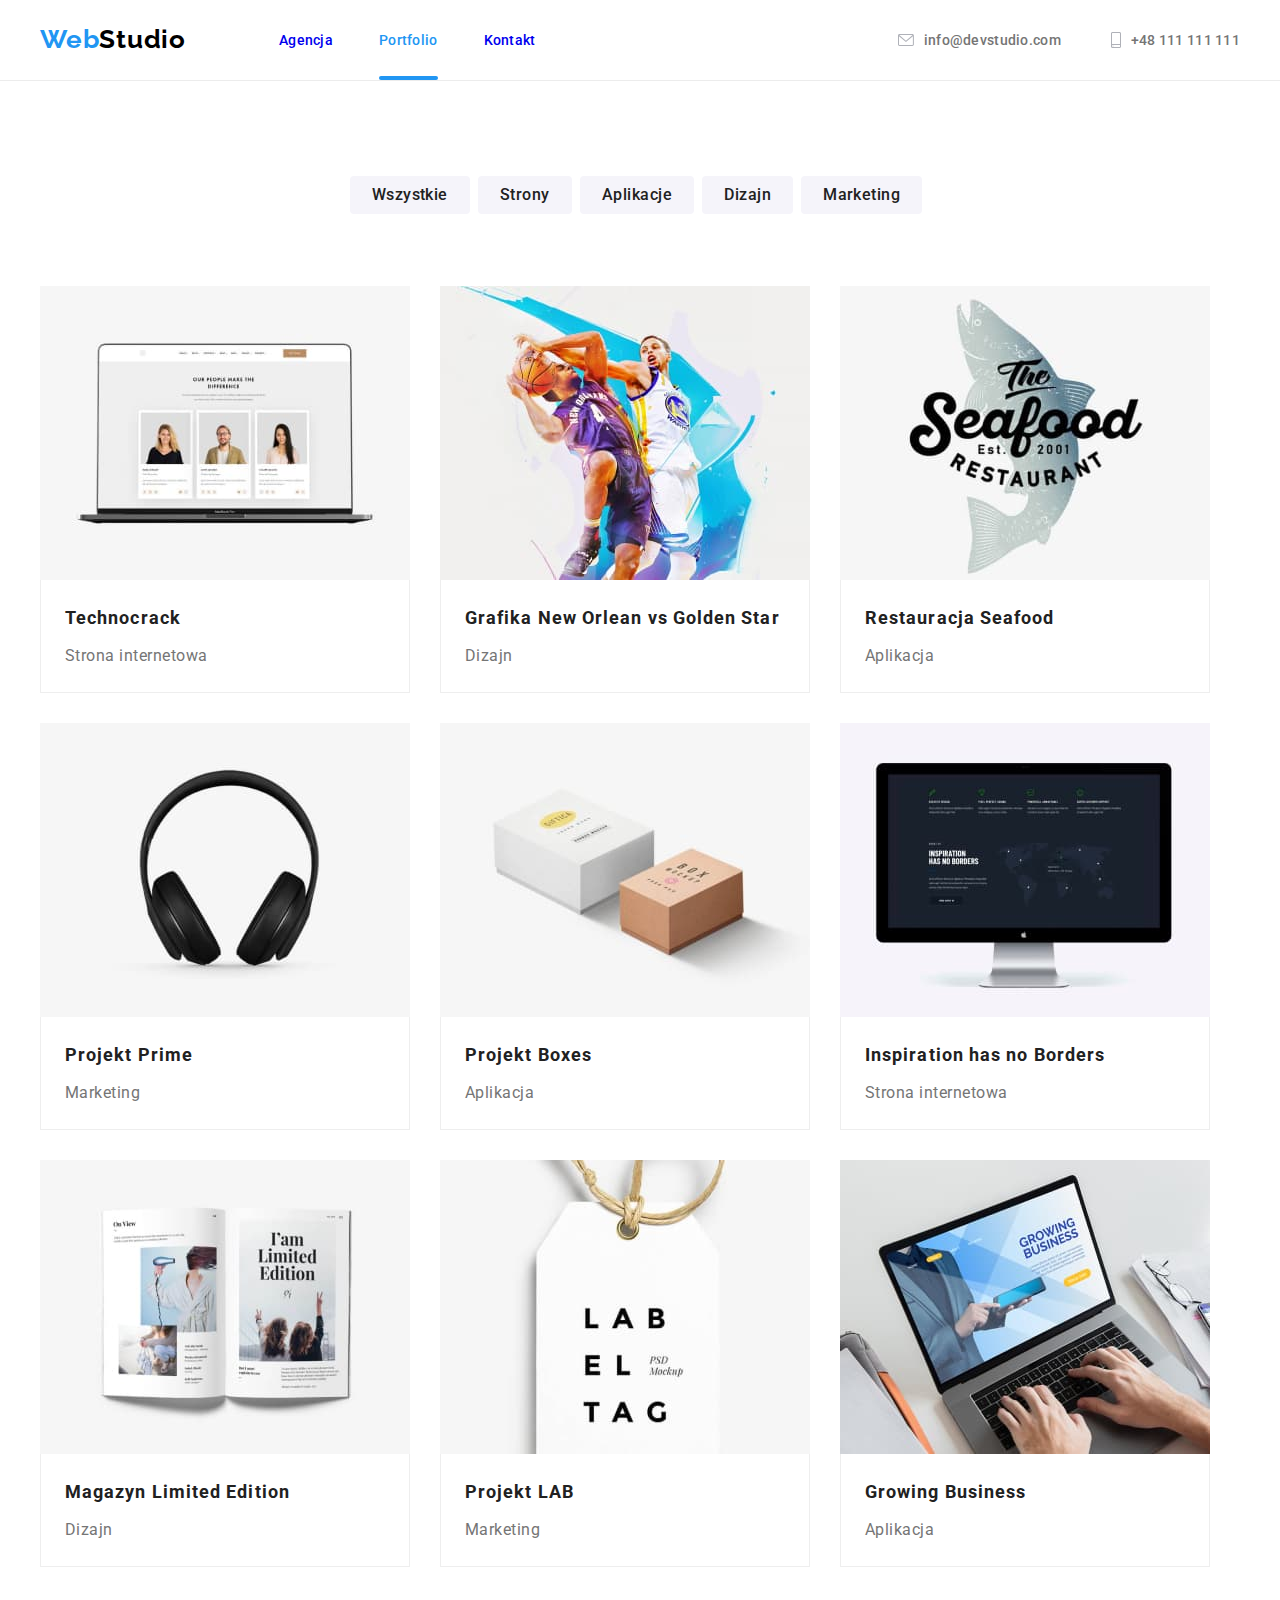
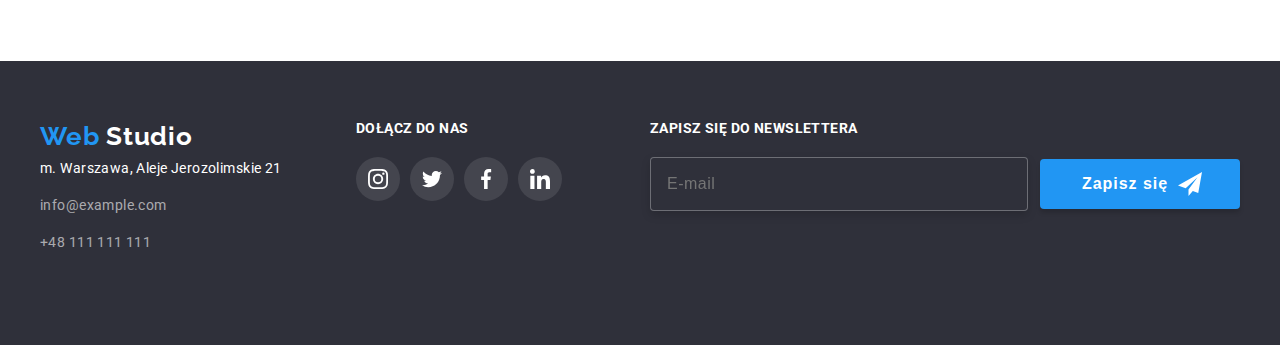
==== commit bee4ce92: "portfolio footer logo" ====
--- a/portfolio.html
+++ b/portfolio.html
@@ -299,7 +299,7 @@
             <div class="footer__logo">
               <a class="logo" href="./index.html">
                 <span class="logo--webcolor">Web</span>
-                <span class="footer__logo--color">Studio</span>
+                <span class="logo--footer-color">Studio</span>
               </a>
             </div>
             <address>
--- a/css/main.min.css
+++ b/css/main.min.css
@@ -1 +1 @@
-:root{--primary-text-color: #757575;--secondary-text-color: #ffffff;--accent-color: #2196f3;--header-text-color: #212121;--primary-bgd-color: #ffffff;--secondary-bgd-color: #2f303a;--third-bgd-color: #f5f4fa}p,h1,h2,h3{margin:0}ul{margin:0;padding:0;list-style:none}img{display:block}body{font-family:"Roboto",sans-serif;font-size:14px;line-height:1.71;letter-spacing:.03em;color:var(--primary-text-color);background-color:var(--primary-bgd-color);margin:0;padding:0}.link{text-decoration:none;-webkit-transition:color 250ms cubic-bezier(0.4, 0, 0.2, 1);transition:color 250ms cubic-bezier(0.4, 0, 0.2, 1)}.link:hover,.link:focus,.link:active{color:var(--accent-color)}.container{width:1200px;margin-left:auto;margin-right:auto}.section{padding-top:94px;padding-bottom:94px}.section__title{color:var(--header-text-color);font-size:36px;font-weight:700;line-height:1.17;letter-spacing:.03em;text-align:center;margin-bottom:50px}.logo{font-family:"Raleway",sans-serif;font-weight:700;font-size:26px;line-height:1.17;letter-spacing:.03em;text-decoration:none;color:#000;padding-top:24px;padding-bottom:25px}.logo--webcolor{color:var(--accent-color)}.logo--footer-color{color:var(--secondary-text-color)}.page-header{border-bottom:1px solid #ececec;position:fixed;top:0;left:0;width:100%;min-height:80px;background-color:var(--primary-bgd-color);z-index:1}.page-header__container{display:-webkit-box;display:-ms-flexbox;display:flex;-webkit-box-align:center;-ms-flex-align:center;align-items:center}.portfolio-header{border-bottom:1px solid #ececec;position:fixed;top:0;left:0;width:100%;min-height:80px;background-color:var(--primary-bgd-color);z-index:1}.container{width:1200px;margin-left:auto;margin-right:auto}.header-menu{display:-webkit-box;display:-ms-flexbox;display:flex;margin-left:93px}.header-menu__item{color:var(--header-text-color);font-weight:500;line-height:1.17;letter-spacing:.02em}.header-menu .header-menu__item:not(:last-child){margin-right:46px}.header-menu__link{display:block;position:relative;padding-top:32px;padding-bottom:32px}.header-menu__link--active{color:var(--accent-color)}.header-menu__link--active::after{content:"";position:absolute;left:0;right:0;bottom:0;background-color:var(--accent-color);height:4px;border-radius:2px}.contact{display:-webkit-box;display:-ms-flexbox;display:flex;margin-left:auto;gap:50px}.contact__link{display:-webkit-box;display:-ms-flexbox;display:flex;-webkit-box-align:center;-ms-flex-align:center;align-items:center;color:var(--primary-text-color);font-weight:500;line-height:1.17;letter-spacing:.02em}.contact__icon-envelope{margin-right:10px;fill:#afb1b8;-webkit-transition:fill 250ms cubic-bezier(0.4, 0, 0.2, 1);transition:fill 250ms cubic-bezier(0.4, 0, 0.2, 1)}.contact__icon-smartphone{margin-right:10px;fill:#afb1b8;-webkit-transition:fill 250ms cubic-bezier(0.4, 0, 0.2, 1);transition:fill 250ms cubic-bezier(0.4, 0, 0.2, 1)}.contact__link:hover .contact__icon-envelope,.contact__link:focus .contact__icon-envelope{fill:var(--accent-color)}.contact__link:hover .contact__icon-smartphone,.contact__link:focus .contact__icon-smartphone{fill:var(--accent-color)}.hero{max-width:1600px;height:600px;margin-left:auto;margin-right:auto;text-align:center;padding:200px 0px;background-image:-webkit-gradient(linear, left top, right top, from(rgba(47, 48, 58, 0.4)), to(rgba(47, 48, 58, 0.4))),url(/goit-markup-hw-04/images/header-backgound.jpg);background-image:linear-gradient(to right, rgba(47, 48, 58, 0.4), rgba(47, 48, 58, 0.4)),url(/goit-markup-hw-04/images/header-backgound.jpg);background-repeat:no-repeat;background-position:center;background-size:cover;background-color:var(--secondary-bgd-color)}.hero__title{max-width:696px;text-align:center;color:var(--secondary-text-color);font-weight:900;font-size:44px;line-height:1.36;letter-spacing:.06em;text-transform:uppercase;margin:0 auto;margin-bottom:30px}.hero__button{font-family:inherit;font-size:16px;font-weight:700;line-height:1.88;letter-spacing:.06em;text-align:center;font-family:Roboto;padding:10px 42px 10px 41px;color:var(--secondary-text-color);background-color:#2196f3;-webkit-box-shadow:0px 4px 4px rgba(0,0,0,.15);box-shadow:0px 4px 4px rgba(0,0,0,.15);border-radius:4px;border:none;-webkit-transition:-webkit-box-shadow 250ms cubic-bezier(0.4, 0, 0.2, 1);transition:-webkit-box-shadow 250ms cubic-bezier(0.4, 0, 0.2, 1);transition:box-shadow 250ms cubic-bezier(0.4, 0, 0.2, 1);transition:box-shadow 250ms cubic-bezier(0.4, 0, 0.2, 1), -webkit-box-shadow 250ms cubic-bezier(0.4, 0, 0.2, 1)}.hero__button:hover,.hero__button:focus{-webkit-box-shadow:inset 0 0 2px 1px rgba(0,0,0,.3);box-shadow:inset 0 0 2px 1px rgba(0,0,0,.3);background-image:-webkit-gradient(linear, left top, right top, from(rgba(47, 48, 58, 0.4)), to(rgba(47, 48, 58, 0.4)));background-image:linear-gradient(to right, rgba(47, 48, 58, 0.4), rgba(47, 48, 58, 0.4))}.p-0{padding-bottom:0px}.advantages{display:-webkit-box;display:-ms-flexbox;display:flex;-ms-flex-wrap:wrap;flex-wrap:wrap;gap:30px}.advantages__item{width:270px}.advantages-component{display:-webkit-box;display:-ms-flexbox;display:flex;-webkit-box-pack:center;-ms-flex-pack:center;justify-content:center;-webkit-box-align:center;-ms-flex-align:center;align-items:center;width:270px;height:120px;background-color:var(--third-bgd-color);margin-bottom:30px}.advantages-component__title{color:var(--header-text-color);font-weight:700;line-height:1.17;letter-spacing:.03em;text-transform:uppercase;margin-bottom:10px}.advantages-component__icon{display:block;-webkit-box-align:center;-ms-flex-align:center;align-items:center;-ms-flex-line-pack:center;align-content:center}.whatwedo{display:-webkit-box;display:-ms-flexbox;display:flex;-webkit-box-pack:center;-ms-flex-pack:center;justify-content:center}.whatwedo__item{margin-right:30px;position:relative}.whatwedo__item:last-child{margin-right:0px}.whatwedo-layer{position:absolute;left:0;bottom:0;width:100%;min-height:70px;background-color:rgba(47,48,58,.8);display:-webkit-box;display:-ms-flexbox;display:flex;-webkit-box-align:center;-ms-flex-align:center;align-items:center;-webkit-box-pack:center;-ms-flex-pack:center;justify-content:center}.whatwedo-layer__description{text-transform:uppercase;text-align:center;font-weight:700;font-size:14px;line-height:1.2;letter-spacing:.03em;color:var(--secondary-text-color)}.ourteam{display:-webkit-box;display:-ms-flexbox;display:flex;-webkit-box-pack:center;-ms-flex-pack:center;justify-content:center}.ourteam__item{min-width:270px;min-height:368px;margin-right:30px;background:#fff;-webkit-box-shadow:0px 1px 3px rgba(0,0,0,.12),0px 1px 1px rgba(0,0,0,.14),0px 2px 1px rgba(0,0,0,.2);box-shadow:0px 1px 3px rgba(0,0,0,.12),0px 1px 1px rgba(0,0,0,.14),0px 2px 1px rgba(0,0,0,.2);border-radius:0px 0px 4px 4px}.ourteam__item:last-child{margin-right:0px}.ourteam__description{text-align:center;padding:30px 32px}.ourteam__name{color:var(--header-text-color);font-size:16px;font-weight:500;line-height:1.17;letter-spacing:.03em;margin-bottom:10px}.ourteam__speciality{color:var(--primary-text-color);font-size:16px;line-height:1.17;letter-spacing:.03em;margin-bottom:16px}.section--team-background{background-color:var(--third-bgd-color)}.social-media{display:-webkit-box;display:-ms-flexbox;display:flex;-webkit-box-pack:center;-ms-flex-pack:center;justify-content:center}.social-media__item{display:-webkit-box;display:-ms-flexbox;display:flex;-webkit-box-pack:center;-ms-flex-pack:center;justify-content:center;-webkit-box-align:center;-ms-flex-align:center;align-items:center;-webkit-transition:fill 250ms cubic-bezier(0.4, 0, 0.2, 1);transition:fill 250ms cubic-bezier(0.4, 0, 0.2, 1)}.social-media__link{display:-webkit-box;display:-ms-flexbox;display:flex;-webkit-box-pack:center;-ms-flex-pack:center;justify-content:center;-webkit-box-align:center;-ms-flex-align:center;align-items:center;margin-right:10px;height:44px;width:44px;border-radius:50px;-webkit-transition:color 250ms cubic-bezier(0.4, 0, 0.2, 1),background-color 250ms cubic-bezier(0.4, 0, 0.2, 1),fill 250ms cubic-bezier(0.4, 0, 0.2, 1);transition:color 250ms cubic-bezier(0.4, 0, 0.2, 1),background-color 250ms cubic-bezier(0.4, 0, 0.2, 1),fill 250ms cubic-bezier(0.4, 0, 0.2, 1)}.social-media__link:last-child{margin-right:0px}.social-media__link:hover,.social-media__link:focus{fill:var(--primary-bgd-color);background-color:var(--accent-color);outline:none}.social-media__link:hover .social-media__icon,.social-media__link:focus .social-media__icon{fill:var(--primary-bgd-color);background-color:var(--accent-color)}.social-media__icon{cursor:pointer;fill:#afb1b8;-webkit-transition:fill 250ms cubic-bezier(0.4, 0, 0.2, 1);transition:fill 250ms cubic-bezier(0.4, 0, 0.2, 1)}.customers{display:-webkit-box;display:-ms-flexbox;display:flex;-webkit-box-pack:center;-ms-flex-pack:center;justify-content:center;-webkit-box-align:center;-ms-flex-align:center;align-items:center}.customers__item{margin-right:30px}.customers__item:last-child{margin-right:0px}.customers__link{display:-webkit-box;display:-ms-flexbox;display:flex;-webkit-box-pack:center;-ms-flex-pack:center;justify-content:center;-webkit-box-align:center;-ms-flex-align:center;align-items:center;width:170px;height:92px;border:1px solid #afb1b8;border-radius:4px;-webkit-transition:border 250ms cubic-bezier(0.4, 0, 0.2, 1);transition:border 250ms cubic-bezier(0.4, 0, 0.2, 1)}.customers__icon{fill:#afb1b8;-webkit-transition:fill 250ms cubic-bezier(0.4, 0, 0.2, 1);transition:fill 250ms cubic-bezier(0.4, 0, 0.2, 1)}.customers__link:hover .customers__icon,.customers__link:focus .customers__icon{fill:var(--accent-color)}.customers__link:hover,.customers__ink:focus{border:1px solid var(--accent-color);border-radius:4px}.footer{background-color:var(--secondary-bgd-color);padding-top:60px;padding-bottom:20px}.footer__logo-adress{margin-bottom:20px}.footer__container{display:-webkit-box;display:-ms-flexbox;display:flex;-webkit-box-pack:start;-ms-flex-pack:start;justify-content:flex-start;-webkit-box-align:start;-ms-flex-align:start;align-items:flex-start}.adress-footer{font-style:normal;font-size:14px;line-height:2;letter-spacing:.03em;color:var(--secondary-text-color);margin-right:70px;width:246px;white-space:nowrap}.adress{padding-bottom:60px}.adress__item{margin-bottom:9px}.adress__item--contact{font-style:normal;font-size:14px;line-height:2;letter-spacing:.03em;color:rgba(255,255,255,.6)}.adress__item--contact:hover,.adress__item--contact:focus,.adress__item--contact:active{color:var(--accent-color)}.joinus__title{font-weight:700;font-size:14px;line-height:1.14;letter-spacing:.03em;color:var(--secondary-text-color);text-transform:uppercase;margin-bottom:20px}.joinus__list{display:-webkit-box;display:-ms-flexbox;display:flex;-webkit-box-pack:start;-ms-flex-pack:start;justify-content:flex-start}.joinus__item{display:-webkit-box;display:-ms-flexbox;display:flex;-webkit-box-align:center;-ms-flex-align:center;align-items:center;-webkit-box-pack:center;-ms-flex-pack:center;justify-content:center}.joinus__item:last-child{margin-right:0px}.joinus__link{display:-webkit-box;display:-ms-flexbox;display:flex;-webkit-box-pack:center;-ms-flex-pack:center;justify-content:center;-webkit-box-align:center;-ms-flex-align:center;align-items:center;height:44px;width:44px;border-radius:50px;background-color:rgba(255,255,255,.1);margin-right:10px;cursor:pointer;-webkit-transition:background-color 250ms cubic-bezier(0.4, 0, 0.2, 1);transition:background-color 250ms cubic-bezier(0.4, 0, 0.2, 1)}.joinus__icon{width:20px;height:20px;fill:#fff}.joinus__link:hover,.joinus__link:focus{background-color:var(--accent-color);outline:none}.newsletter-form{margin-left:78px}.newsletter-form__label{display:-webkit-box;display:-ms-flexbox;display:flex;-webkit-box-orient:vertical;-webkit-box-direction:normal;-ms-flex-direction:column;flex-direction:column;text-transform:uppercase;font-family:Roboto;font-size:14px;font-weight:700;line-height:1.14;letter-spacing:.03em;text-align:left;color:var(--secondary-text-color);margin-bottom:20px}.newsletter-form__field{display:-webkit-box;display:-ms-flexbox;display:flex;-webkit-box-align:center;-ms-flex-align:center;align-items:center;-webkit-box-pack:center;-ms-flex-pack:center;justify-content:center}.newsletter-form__input{width:358px;height:50px;font-size:16px;line-height:1.25;letter-spacing:.03em;color:rgba(255,255,255,.6);background-color:var(--secondary-bgd-color);border:1px solid rgba(255,255,255,.3);-webkit-filter:drop-shadow(0px 4px 4px rgba(0, 0, 0, 0.15));filter:drop-shadow(0px 4px 4px rgba(0, 0, 0, 0.15));border-radius:4px;padding-left:16px;margin-right:12px}.newsletter-form__input:focus-within{border:1px solid var(--third-bgd-color)}.newsletter-form__icon{fill:var(--primary-bgd-color);background-color:var(--accent-color);margin:24px auto}.newsletter-form__button{display:-webkit-box;display:-ms-flexbox;display:flex;-webkit-box-align:center;-ms-flex-align:center;align-items:center;width:200px;height:50px;padding:10px 28px 10px 42px;margin:0 auto;font-weight:700;font-size:16px;line-height:1.87;letter-spacing:.06em;text-align:center;background-color:var(--accent-color);-webkit-box-shadow:0px 4px 4px rgba(0,0,0,.15);box-shadow:0px 4px 4px rgba(0,0,0,.15);border-radius:4px;border:none;color:var(--secondary-text-color);cursor:pointer;-webkit-transition:-webkit-box-shadow 250ms cubic-bezier(0.4, 0, 0.2, 1);transition:-webkit-box-shadow 250ms cubic-bezier(0.4, 0, 0.2, 1);transition:box-shadow 250ms cubic-bezier(0.4, 0, 0.2, 1);transition:box-shadow 250ms cubic-bezier(0.4, 0, 0.2, 1), -webkit-box-shadow 250ms cubic-bezier(0.4, 0, 0.2, 1)}.newsletter-form__button:hover,.newsletter-form__button:focus{-webkit-box-shadow:inset 0 0 2px 1px rgba(0,0,0,.3);box-shadow:inset 0 0 2px 1px rgba(0,0,0,.3);background-image:-webkit-gradient(linear, left top, right top, from(rgba(47, 48, 58, 0.4)), to(rgba(47, 48, 58, 0.4)));background-image:linear-gradient(to right, rgba(47, 48, 58, 0.4), rgba(47, 48, 58, 0.4))}.newsletter-form__button:hover .newsletter-form__icon{background-image:-webkit-gradient(linear, left top, right top, from(rgba(47, 48, 58, 0.4)), to(rgba(47, 48, 58, 0.4)));background-image:linear-gradient(to right, rgba(47, 48, 58, 0.4), rgba(47, 48, 58, 0.4))}.backdrop{position:absolute;top:0;left:0;height:100%;width:100%;background-color:rgba(0,0,0,.2);opacity:1;display:-webkit-box;display:-ms-flexbox;display:flex;-webkit-box-pack:center;-ms-flex-pack:center;justify-content:center;-webkit-box-align:center;-ms-flex-align:center;align-items:center;position:fixed;z-index:1;-webkit-transition:opacity 250ms cubic-bezier(0.4, 0, 0.2, 1),visibility 250ms cubic-bezier(0.4, 0, 0.2, 1);transition:opacity 250ms cubic-bezier(0.4, 0, 0.2, 1),visibility 250ms cubic-bezier(0.4, 0, 0.2, 1)}.is-hidden{pointer-events:none;visibility:hidden;opacity:0}.modal{background-color:var(--primary-bgd-color);width:528px;position:relative;padding:40px}.modal__icon-close-button{position:absolute;top:6px;width:18px;height:18px}.modal__close-button{position:absolute;top:8px;right:8px;width:30px;height:30px;display:-webkit-box;display:-ms-flexbox;display:flex;-webkit-box-pack:center;-ms-flex-pack:center;justify-content:center;-webkit-box-align:center;-ms-flex-align:center;align-items:center;fill:#000;background-color:var(--primary-bgd-color);border:1px solid rgba(0,0,0,.1);border-radius:50%;cursor:pointer}.modal__close-button:hover{-webkit-box-shadow:inset 0 0 2px 1px rgba(0,0,0,.3);box-shadow:inset 0 0 2px 1px rgba(0,0,0,.3)}.modal__header{width:448px;height:23px;text-align:center;font-family:Roboto;font-size:20px;font-weight:700;line-height:1.15;letter-spacing:.03em;color:var(--header-text-color);margin-bottom:12px}.modal-form{width:448px}.modal-form__label{display:block;margin-bottom:10px}.modal-form_field{position:relative}.modal-form__input{width:448px;height:40px;border:1px solid rgba(33,33,33,.2);border-radius:4px;padding-left:40px;-webkit-transition:border 250ms cubic-bezier(0.4, 0, 0.2, 1);transition:border 250ms cubic-bezier(0.4, 0, 0.2, 1);-webkit-transition:outline 250ms cubic-bezier(0.4, 0, 0.2, 1);transition:outline 250ms cubic-bezier(0.4, 0, 0.2, 1)}.modal-form_input:focus-within{border:1px solid var(--accent-color);outline:1px solid var(--accent-color)}.modal-form__input:hover{border:1px solid var(--accent-color);cursor:pointer}.modal-form__icon{fill:var(--header-text-color);position:absolute;top:0;left:15px;display:inline-block;-webkit-transition:fill 250ms cubic-bezier(0.4, 0, 0.2, 1);transition:fill 250ms cubic-bezier(0.4, 0, 0.2, 1)}.modal-form__label:focus-within .modal-form__icon{fill:var(--accent-color)}.modal-form__label:hover .modal-form__icon{fill:var(--accent-color)}.modal-form__comment-field{display:block;width:448px;height:120px;resize:none;border:1px solid rgba(33,33,33,.2);border-radius:4px;padding:12px 16px;margin-bottom:20px;-webkit-transition:border 250ms cubic-bezier(0.4, 0, 0.2, 1);transition:border 250ms cubic-bezier(0.4, 0, 0.2, 1);-webkit-transition:outline 250ms cubic-bezier(0.4, 0, 0.2, 1);transition:outline 250ms cubic-bezier(0.4, 0, 0.2, 1)}.modal-form__comment-field:focus-within{border:1px solid var(--accent-color)}.modal-form__comment-field:hover,.modal-form__comment-field:focus{border:1px solid var(--accent-color);cursor:pointer;outline:1px solid var(--accent-color)}.modal-form__button{margin-top:30px;margin-bottom:40px;display:-webkit-box;display:-ms-flexbox;display:flex;-webkit-box-pack:center;-ms-flex-pack:center;justify-content:center;-webkit-box-align:center;-ms-flex-align:center;align-items:center;width:200px;height:50px;font-weight:700;font-size:16px;line-height:1.87;letter-spacing:.06em;color:var(--secondary-text-color);background:var(--accent-color);-webkit-box-shadow:0px 4px 4px rgba(0,0,0,.15);box-shadow:0px 4px 4px rgba(0,0,0,.15);border:1px solid var(--accent-color);border-radius:4px;padding:10px 76px;margin:0px auto;margin-top:30px;-webkit-transition:-webkit-box-shadow 5250ms cubic-bezier(0.4, 0, 0.2, 1);transition:-webkit-box-shadow 5250ms cubic-bezier(0.4, 0, 0.2, 1);transition:box-shadow 5250ms cubic-bezier(0.4, 0, 0.2, 1);transition:box-shadow 5250ms cubic-bezier(0.4, 0, 0.2, 1), -webkit-box-shadow 5250ms cubic-bezier(0.4, 0, 0.2, 1)}.modal-form__button:hover,.modal-form__button:focus,.modal-form__button:active{-webkit-box-shadow:inset 0 0 2px 1px rgba(0,0,0,.3);box-shadow:inset 0 0 2px 1px rgba(0,0,0,.3);background-image:-webkit-gradient(linear, left top, right top, from(rgba(47, 48, 58, 0.4)), to(rgba(47, 48, 58, 0.4)));background-image:linear-gradient(to right, rgba(47, 48, 58, 0.4), rgba(47, 48, 58, 0.4))}.checkbox{position:relative;display:-webkit-box;display:-ms-flexbox;display:flex;-webkit-box-pack:center;-ms-flex-pack:center;justify-content:center;text-align:center;-webkit-box-align:center;-ms-flex-align:center;align-items:center;margin-top:20px;letter-spacing:.03em}.checkbox__content{position:relative;-webkit-appearance:none;-moz-appearance:none;appearance:none}.checkbox__field{position:relative;cursor:pointer}.checkbox__field::before{position:absolute;display:block;left:-20px;top:3px;content:"";width:16px;height:15px;border:2px solid #212121;border-radius:3px}.checkbox__content:checked+.checkbox__field::before{background-image:url(/goit-markup-hw-06/images/icons/icons.svg#icon-Vector-1);background-size:contain;background-position:center;background-repeat:no-repeat;border-radius:2px;border:none;background-color:var(--accent-color)}.checkbox__icon{position:absolute;top:6px;left:-17px}.checkbox__link{color:var(--accent-color);cursor:pointer;margin-left:4px;-webkit-transition:font-weight 250ms cubic-bezier(0.4, 0, 0.2, 1);transition:font-weight 250ms cubic-bezier(0.4, 0, 0.2, 1)}.checkbox__link:focus,.checkbox__link:hover,.checkbox__link:active{font-weight:500}.backdrop{position:absolute;top:0;left:0;height:100%;width:100%;background-color:rgba(0,0,0,.2);opacity:1;display:-webkit-box;display:-ms-flexbox;display:flex;-webkit-box-pack:center;-ms-flex-pack:center;justify-content:center;-webkit-box-align:center;-ms-flex-align:center;align-items:center;position:fixed;z-index:1;-webkit-transition:opacity 250ms cubic-bezier(0.4, 0, 0.2, 1),visibility 250ms cubic-bezier(0.4, 0, 0.2, 1);transition:opacity 250ms cubic-bezier(0.4, 0, 0.2, 1),visibility 250ms cubic-bezier(0.4, 0, 0.2, 1)}.is-hidden{pointer-events:none;visibility:hidden;opacity:0}.modal{background-color:var(--primary-bgd-color);width:528px;position:relative;padding:40px}.modal__icon-close-button{position:absolute;top:6px;width:18px;height:18px}.modal__close-button{position:absolute;top:8px;right:8px;width:30px;height:30px;display:-webkit-box;display:-ms-flexbox;display:flex;-webkit-box-pack:center;-ms-flex-pack:center;justify-content:center;-webkit-box-align:center;-ms-flex-align:center;align-items:center;fill:#000;background-color:var(--primary-bgd-color);border:1px solid rgba(0,0,0,.1);border-radius:50%;cursor:pointer}.modal__close-button:hover{-webkit-box-shadow:inset 0 0 2px 1px rgba(0,0,0,.3);box-shadow:inset 0 0 2px 1px rgba(0,0,0,.3)}.modal__header{width:448px;height:23px;text-align:center;font-family:Roboto;font-size:20px;font-weight:700;line-height:1.15;letter-spacing:.03em;color:var(--header-text-color);margin-bottom:12px}.modal-form{width:448px}.modal-form__label{display:block;margin-bottom:10px}.modal-form_field{position:relative}.modal-form__input{width:448px;height:40px;border:1px solid rgba(33,33,33,.2);border-radius:4px;padding-left:40px;-webkit-transition:border 250ms cubic-bezier(0.4, 0, 0.2, 1);transition:border 250ms cubic-bezier(0.4, 0, 0.2, 1);-webkit-transition:outline 250ms cubic-bezier(0.4, 0, 0.2, 1);transition:outline 250ms cubic-bezier(0.4, 0, 0.2, 1)}.modal-form_input:focus-within{border:1px solid var(--accent-color);outline:1px solid var(--accent-color)}.modal-form__input:hover{border:1px solid var(--accent-color);cursor:pointer}.modal-form__icon{fill:var(--header-text-color);position:absolute;top:0;left:15px;display:inline-block;-webkit-transition:fill 250ms cubic-bezier(0.4, 0, 0.2, 1);transition:fill 250ms cubic-bezier(0.4, 0, 0.2, 1)}.modal-form__label:focus-within .modal-form__icon{fill:var(--accent-color)}.modal-form__label:hover .modal-form__icon{fill:var(--accent-color)}.modal-form__comment-field{display:block;width:448px;height:120px;resize:none;border:1px solid rgba(33,33,33,.2);border-radius:4px;padding:12px 16px;margin-bottom:20px;-webkit-transition:border 250ms cubic-bezier(0.4, 0, 0.2, 1);transition:border 250ms cubic-bezier(0.4, 0, 0.2, 1);-webkit-transition:outline 250ms cubic-bezier(0.4, 0, 0.2, 1);transition:outline 250ms cubic-bezier(0.4, 0, 0.2, 1)}.modal-form__comment-field:focus-within{border:1px solid var(--accent-color)}.modal-form__comment-field:hover,.modal-form__comment-field:focus{border:1px solid var(--accent-color);cursor:pointer;outline:1px solid var(--accent-color)}.modal-form__button{margin-top:30px;margin-bottom:40px;display:-webkit-box;display:-ms-flexbox;display:flex;-webkit-box-pack:center;-ms-flex-pack:center;justify-content:center;-webkit-box-align:center;-ms-flex-align:center;align-items:center;width:200px;height:50px;font-weight:700;font-size:16px;line-height:1.87;letter-spacing:.06em;color:var(--secondary-text-color);background:var(--accent-color);-webkit-box-shadow:0px 4px 4px rgba(0,0,0,.15);box-shadow:0px 4px 4px rgba(0,0,0,.15);border:1px solid var(--accent-color);border-radius:4px;padding:10px 76px;margin:0px auto;margin-top:30px;-webkit-transition:-webkit-box-shadow 5250ms cubic-bezier(0.4, 0, 0.2, 1);transition:-webkit-box-shadow 5250ms cubic-bezier(0.4, 0, 0.2, 1);transition:box-shadow 5250ms cubic-bezier(0.4, 0, 0.2, 1);transition:box-shadow 5250ms cubic-bezier(0.4, 0, 0.2, 1), -webkit-box-shadow 5250ms cubic-bezier(0.4, 0, 0.2, 1)}.modal-form__button:hover,.modal-form__button:focus,.modal-form__button:active{-webkit-box-shadow:inset 0 0 2px 1px rgba(0,0,0,.3);box-shadow:inset 0 0 2px 1px rgba(0,0,0,.3);background-image:-webkit-gradient(linear, left top, right top, from(rgba(47, 48, 58, 0.4)), to(rgba(47, 48, 58, 0.4)));background-image:linear-gradient(to right, rgba(47, 48, 58, 0.4), rgba(47, 48, 58, 0.4))}.checkbox{position:relative;display:-webkit-box;display:-ms-flexbox;display:flex;-webkit-box-pack:center;-ms-flex-pack:center;justify-content:center;text-align:center;-webkit-box-align:center;-ms-flex-align:center;align-items:center;margin-top:20px;letter-spacing:.03em}.checkbox__content{position:relative;-webkit-appearance:none;-moz-appearance:none;appearance:none}.checkbox__field{position:relative;cursor:pointer}.checkbox__field::before{position:absolute;display:block;left:-20px;top:3px;content:"";width:16px;height:15px;border:2px solid #212121;border-radius:3px}.checkbox__content:checked+.checkbox__field::before{background-image:url(/goit-markup-hw-06/images/icons/icons.svg#icon-Vector-1);background-size:contain;background-position:center;background-repeat:no-repeat;border-radius:2px;border:none;background-color:var(--accent-color)}.checkbox__icon{position:absolute;top:6px;left:-17px}.checkbox__link{color:var(--accent-color);cursor:pointer;margin-left:4px;-webkit-transition:font-weight 250ms cubic-bezier(0.4, 0, 0.2, 1);transition:font-weight 250ms cubic-bezier(0.4, 0, 0.2, 1)}.checkbox__link:focus,.checkbox__link:hover,.checkbox__link:active{font-weight:500}.portfolio-container{display:-webkit-box;display:-ms-flexbox;display:flex;-ms-flex-wrap:wrap;flex-wrap:wrap}.work{display:-webkit-box;display:-ms-flexbox;display:flex;-ms-flex-wrap:wrap;flex-wrap:wrap;gap:30px}.work__item{position:relative;overflow:hidden}.work__item:hover{cursor:pointer;-webkit-box-shadow:0px 1px 1px rgba(0,0,0,.12),0px 4px 4px rgba(0,0,0,.06),1px 4px 6px rgba(0,0,0,.16);box-shadow:0px 1px 1px rgba(0,0,0,.12),0px 4px 4px rgba(0,0,0,.06),1px 4px 6px rgba(0,0,0,.16)}.work__example{padding:20px 24px;border-right:1px solid #eee;border-left:1px solid #eee;border-bottom:1px solid #eee}.work__component{font-weight:700;font-size:18px;line-height:2;letter-spacing:.06em;color:var(--header-text-color);margin-bottom:4px}.work__description{font-size:16px;line-height:2;letter-spacing:.03em;color:var(--primary-text-color)}.work__box{position:relative;overflow:hidden}.work__item:hover .work__overlay{-webkit-transform:translateY(0);transform:translateY(0)}.work__overlay{position:absolute;top:0;left:0;width:100%;height:100vh;background:rgba(33,150,243,.9);-webkit-transform:translatey(100%);transform:translatey(100%);-webkit-transition:-webkit-transform 250ms cubic-bezier(0.4, 0, 0.2, 1);transition:-webkit-transform 250ms cubic-bezier(0.4, 0, 0.2, 1);transition:transform 250ms cubic-bezier(0.4, 0, 0.2, 1);transition:transform 250ms cubic-bezier(0.4, 0, 0.2, 1), -webkit-transform 250ms cubic-bezier(0.4, 0, 0.2, 1);font-size:18px;line-height:1.5;letter-spacing:.03em;color:var(--secondary-text-color);padding:63px 24px}.button-filters{display:-webkit-box;display:-ms-flexbox;display:flex;-webkit-box-pack:center;-ms-flex-pack:center;justify-content:center;margin-bottom:56px;margin-top:82px}.button-filters__button{font-family:"Roboto",sans-serif;color:var(--header-text-color);font-weight:500;font-size:16px;line-height:1.63;letter-spacing:.03em;text-align:center;background-color:var(--third-bgd-color);cursor:pointer;border:none;border-radius:4px;margin-right:8px;padding:6px 22px;margin-bottom:16px;-webkit-transition:background-color 250ms cubic-bezier(0.4, 0, 0.2, 1),color 250ms cubic-bezier(0.4, 0, 0.2, 1),-webkit-box-shadow 250ms cubic-bezier(0.4, 0, 0.2, 1);transition:background-color 250ms cubic-bezier(0.4, 0, 0.2, 1),color 250ms cubic-bezier(0.4, 0, 0.2, 1),-webkit-box-shadow 250ms cubic-bezier(0.4, 0, 0.2, 1);transition:background-color 250ms cubic-bezier(0.4, 0, 0.2, 1),color 250ms cubic-bezier(0.4, 0, 0.2, 1),box-shadow 250ms cubic-bezier(0.4, 0, 0.2, 1);transition:background-color 250ms cubic-bezier(0.4, 0, 0.2, 1),color 250ms cubic-bezier(0.4, 0, 0.2, 1),box-shadow 250ms cubic-bezier(0.4, 0, 0.2, 1),-webkit-box-shadow 250ms cubic-bezier(0.4, 0, 0.2, 1)}.button-filters__button:hover,.button-filters__button:focus,.button-filters__button:active{background-color:var(--accent-color);color:#fff;-webkit-box-shadow:0px 3px 1px rgba(0,0,0,.1),0px 1px 2px rgba(0,0,0,.08),0px 2px 2px rgba(0,0,0,.12);box-shadow:0px 3px 1px rgba(0,0,0,.1),0px 1px 2px rgba(0,0,0,.08),0px 2px 2px rgba(0,0,0,.12)}.portfolio-container{display:-webkit-box;display:-ms-flexbox;display:flex;-ms-flex-wrap:wrap;flex-wrap:wrap}.work{display:-webkit-box;display:-ms-flexbox;display:flex;-ms-flex-wrap:wrap;flex-wrap:wrap;gap:30px}.work__item{position:relative;overflow:hidden}.work__item:hover{cursor:pointer;-webkit-box-shadow:0px 1px 1px rgba(0,0,0,.12),0px 4px 4px rgba(0,0,0,.06),1px 4px 6px rgba(0,0,0,.16);box-shadow:0px 1px 1px rgba(0,0,0,.12),0px 4px 4px rgba(0,0,0,.06),1px 4px 6px rgba(0,0,0,.16)}.work__example{padding:20px 24px;border-right:1px solid #eee;border-left:1px solid #eee;border-bottom:1px solid #eee}.work__component{font-weight:700;font-size:18px;line-height:2;letter-spacing:.06em;color:var(--header-text-color);margin-bottom:4px}.work__description{font-size:16px;line-height:2;letter-spacing:.03em;color:var(--primary-text-color)}.work__box{position:relative;overflow:hidden}.work__item:hover .work__overlay{-webkit-transform:translateY(0);transform:translateY(0)}.work__overlay{position:absolute;top:0;left:0;width:100%;height:100vh;background:rgba(33,150,243,.9);-webkit-transform:translatey(100%);transform:translatey(100%);-webkit-transition:-webkit-transform 250ms cubic-bezier(0.4, 0, 0.2, 1);transition:-webkit-transform 250ms cubic-bezier(0.4, 0, 0.2, 1);transition:transform 250ms cubic-bezier(0.4, 0, 0.2, 1);transition:transform 250ms cubic-bezier(0.4, 0, 0.2, 1), -webkit-transform 250ms cubic-bezier(0.4, 0, 0.2, 1);font-size:18px;line-height:1.5;letter-spacing:.03em;color:var(--secondary-text-color);padding:63px 24px}.button-filters{display:-webkit-box;display:-ms-flexbox;display:flex;-webkit-box-pack:center;-ms-flex-pack:center;justify-content:center;margin-bottom:56px;margin-top:82px}.button-filters__button{font-family:"Roboto",sans-serif;color:var(--header-text-color);font-weight:500;font-size:16px;line-height:1.63;letter-spacing:.03em;text-align:center;background-color:var(--third-bgd-color);cursor:pointer;border:none;border-radius:4px;margin-right:8px;padding:6px 22px;margin-bottom:16px;-webkit-transition:background-color 250ms cubic-bezier(0.4, 0, 0.2, 1),color 250ms cubic-bezier(0.4, 0, 0.2, 1),-webkit-box-shadow 250ms cubic-bezier(0.4, 0, 0.2, 1);transition:background-color 250ms cubic-bezier(0.4, 0, 0.2, 1),color 250ms cubic-bezier(0.4, 0, 0.2, 1),-webkit-box-shadow 250ms cubic-bezier(0.4, 0, 0.2, 1);transition:background-color 250ms cubic-bezier(0.4, 0, 0.2, 1),color 250ms cubic-bezier(0.4, 0, 0.2, 1),box-shadow 250ms cubic-bezier(0.4, 0, 0.2, 1);transition:background-color 250ms cubic-bezier(0.4, 0, 0.2, 1),color 250ms cubic-bezier(0.4, 0, 0.2, 1),box-shadow 250ms cubic-bezier(0.4, 0, 0.2, 1),-webkit-box-shadow 250ms cubic-bezier(0.4, 0, 0.2, 1)}.button-filters__button:hover,.button-filters__button:focus,.button-filters__button:active{background-color:var(--accent-color);color:#fff;-webkit-box-shadow:0px 3px 1px rgba(0,0,0,.1),0px 1px 2px rgba(0,0,0,.08),0px 2px 2px rgba(0,0,0,.12);box-shadow:0px 3px 1px rgba(0,0,0,.1),0px 1px 2px rgba(0,0,0,.08),0px 2px 2px rgba(0,0,0,.12)}/*# sourceMappingURL=main.min.css.map */+:root{--primary-text-color: #757575;--secondary-text-color: #ffffff;--accent-color: #2196f3;--header-text-color: #212121;--primary-bgd-color: #ffffff;--secondary-bgd-color: #2f303a;--third-bgd-color: #f5f4fa;--transition-standard: 250ms cubic-bezier(0.4, 0, 0.2, 1)}p,h1,h2,h3{margin:0}ul{margin:0;padding:0;list-style:none}img{display:block}body{font-family:"Roboto",sans-serif;font-size:14px;line-height:1.71;letter-spacing:.03em;color:var(--primary-text-color);background-color:var(--primary-bgd-color);margin:0;padding:0}.link{text-decoration:none;-webkit-transition:color 250ms cubic-bezier(0.4, 0, 0.2, 1);transition:color 250ms cubic-bezier(0.4, 0, 0.2, 1)}.link:hover,.link:focus,.link:active{color:var(--accent-color)}.container{width:1200px;margin-left:auto;margin-right:auto}.section{padding-top:94px;padding-bottom:94px}.section__title{color:var(--header-text-color);font-size:36px;font-weight:700;line-height:1.17;letter-spacing:.03em;text-align:center;margin-bottom:50px}.logo{font-family:"Raleway",sans-serif;font-weight:700;font-size:26px;line-height:1.17;letter-spacing:.03em;text-decoration:none;color:#000;padding-top:24px;padding-bottom:25px}.logo--webcolor{color:var(--accent-color)}.logo--footer-color{color:var(--secondary-text-color)}.page-header{border-bottom:1px solid #ececec;position:fixed;top:0;left:0;width:100%;min-height:80px;background-color:var(--primary-bgd-color);z-index:1}.page-header__container{display:-webkit-box;display:-ms-flexbox;display:flex;-webkit-box-align:center;-ms-flex-align:center;align-items:center}.portfolio-header{border-bottom:1px solid #ececec;position:fixed;top:0;left:0;width:100%;min-height:80px;background-color:var(--primary-bgd-color);z-index:1}.container{width:1200px;margin-left:auto;margin-right:auto}.header-menu{display:-webkit-box;display:-ms-flexbox;display:flex;margin-left:93px}.header-menu__item{color:var(--header-text-color);font-weight:500;line-height:1.17;letter-spacing:.02em}.header-menu .header-menu__item:not(:last-child){margin-right:46px}.header-menu__link{display:block;position:relative;padding-top:32px;padding-bottom:32px}.header-menu__link--active{color:var(--accent-color)}.header-menu__link--active::after{content:"";position:absolute;left:0;right:0;bottom:0;background-color:var(--accent-color);height:4px;border-radius:2px}.contact{display:-webkit-box;display:-ms-flexbox;display:flex;margin-left:auto;gap:50px}.contact__link{display:-webkit-box;display:-ms-flexbox;display:flex;-webkit-box-align:center;-ms-flex-align:center;align-items:center;color:var(--primary-text-color);font-weight:500;line-height:1.17;letter-spacing:.02em}.contact__icon-envelope{margin-right:10px;fill:#afb1b8;-webkit-transition:fill var(--transition-standard);transition:fill var(--transition-standard)}.contact__icon-smartphone{margin-right:10px;fill:#afb1b8;-webkit-transition:fill var(--transition-standard);transition:fill var(--transition-standard)}.contact__link:hover .contact__icon-envelope,.contact__link:focus .contact__icon-envelope{fill:var(--accent-color)}.contact__link:hover .contact__icon-smartphone,.contact__link:focus .contact__icon-smartphone{fill:var(--accent-color)}.hero{max-width:1600px;height:600px;margin-left:auto;margin-right:auto;text-align:center;padding:200px 0px;background-image:-webkit-gradient(linear, left top, right top, from(rgba(47, 48, 58, 0.4)), to(rgba(47, 48, 58, 0.4))),url(/goit-markup-hw-04/images/header-backgound.jpg);background-image:linear-gradient(to right, rgba(47, 48, 58, 0.4), rgba(47, 48, 58, 0.4)),url(/goit-markup-hw-04/images/header-backgound.jpg);background-repeat:no-repeat;background-position:center;background-size:cover;background-color:var(--secondary-bgd-color)}.hero__title{max-width:696px;text-align:center;color:var(--secondary-text-color);font-weight:900;font-size:44px;line-height:1.36;letter-spacing:.06em;text-transform:uppercase;margin:0 auto;margin-bottom:30px}.hero__button{font-family:inherit;font-size:16px;font-weight:700;line-height:1.88;letter-spacing:.06em;text-align:center;font-family:Roboto;padding:10px 42px 10px 41px;color:var(--secondary-text-color);background-color:#2196f3;-webkit-box-shadow:0px 4px 4px rgba(0,0,0,.15);box-shadow:0px 4px 4px rgba(0,0,0,.15);border-radius:4px;border:none;-webkit-transition:-webkit-box-shadow var(--transition-standard);transition:-webkit-box-shadow var(--transition-standard);transition:box-shadow var(--transition-standard);transition:box-shadow var(--transition-standard), -webkit-box-shadow var(--transition-standard);cursor:pointer}.hero__button:hover,.hero__button:focus{-webkit-box-shadow:inset 0 0 2px 1px rgba(0,0,0,.3);box-shadow:inset 0 0 2px 1px rgba(0,0,0,.3);background-image:-webkit-gradient(linear, left top, right top, from(rgba(47, 48, 58, 0.4)), to(rgba(47, 48, 58, 0.4)));background-image:linear-gradient(to right, rgba(47, 48, 58, 0.4), rgba(47, 48, 58, 0.4))}.p-0{padding-bottom:0px}.advantages{display:-webkit-box;display:-ms-flexbox;display:flex;-ms-flex-wrap:wrap;flex-wrap:wrap;gap:30px}.advantages__item{width:270px}.advantages-component{display:-webkit-box;display:-ms-flexbox;display:flex;-webkit-box-pack:center;-ms-flex-pack:center;justify-content:center;-webkit-box-align:center;-ms-flex-align:center;align-items:center;width:270px;height:120px;background-color:var(--third-bgd-color);margin-bottom:30px}.advantages-component__title{color:var(--header-text-color);font-weight:700;line-height:1.17;letter-spacing:.03em;text-transform:uppercase;margin-bottom:10px}.advantages-component__icon{display:block;-webkit-box-align:center;-ms-flex-align:center;align-items:center;-ms-flex-line-pack:center;align-content:center}.whatwedo{display:-webkit-box;display:-ms-flexbox;display:flex;-webkit-box-pack:center;-ms-flex-pack:center;justify-content:center}.whatwedo__item{margin-right:30px;position:relative}.whatwedo__item:last-child{margin-right:0px}.whatwedo-layer{position:absolute;left:0;bottom:0;width:100%;min-height:70px;background-color:rgba(47,48,58,.8);display:-webkit-box;display:-ms-flexbox;display:flex;-webkit-box-align:center;-ms-flex-align:center;align-items:center;-webkit-box-pack:center;-ms-flex-pack:center;justify-content:center}.whatwedo-layer__description{text-transform:uppercase;text-align:center;font-weight:700;font-size:14px;line-height:1.2;letter-spacing:.03em;color:var(--secondary-text-color)}.ourteam{display:-webkit-box;display:-ms-flexbox;display:flex;-webkit-box-pack:center;-ms-flex-pack:center;justify-content:center}.ourteam__item{min-width:270px;min-height:368px;margin-right:30px;background:#fff;-webkit-box-shadow:0px 1px 3px rgba(0,0,0,.12),0px 1px 1px rgba(0,0,0,.14),0px 2px 1px rgba(0,0,0,.2);box-shadow:0px 1px 3px rgba(0,0,0,.12),0px 1px 1px rgba(0,0,0,.14),0px 2px 1px rgba(0,0,0,.2);border-radius:0px 0px 4px 4px}.ourteam__item:last-child{margin-right:0px}.ourteam__description{text-align:center;padding:30px 32px}.ourteam__name{color:var(--header-text-color);font-size:16px;font-weight:500;line-height:1.17;letter-spacing:.03em;margin-bottom:10px}.ourteam__speciality{color:var(--primary-text-color);font-size:16px;line-height:1.17;letter-spacing:.03em;margin-bottom:16px}.section--team-background{background-color:var(--third-bgd-color)}.social-media{display:-webkit-box;display:-ms-flexbox;display:flex;-webkit-box-pack:center;-ms-flex-pack:center;justify-content:center}.social-media__item{display:-webkit-box;display:-ms-flexbox;display:flex;-webkit-box-pack:center;-ms-flex-pack:center;justify-content:center;-webkit-box-align:center;-ms-flex-align:center;align-items:center;-webkit-transition:fill var(--transition-standard);transition:fill var(--transition-standard)}.social-media__link{display:-webkit-box;display:-ms-flexbox;display:flex;-webkit-box-pack:center;-ms-flex-pack:center;justify-content:center;-webkit-box-align:center;-ms-flex-align:center;align-items:center;margin-right:10px;height:44px;width:44px;border-radius:50px;-webkit-transition:color var(--transition-standard),background-color var(--transition-standard),fill var(--transition-standard);transition:color var(--transition-standard),background-color var(--transition-standard),fill var(--transition-standard)}.social-media__link:last-child{margin-right:0px}.social-media__link:hover,.social-media__link:focus{fill:var(--primary-bgd-color);background-color:var(--accent-color);outline:none}.social-media__link:hover .social-media__icon,.social-media__link:focus .social-media__icon{fill:var(--primary-bgd-color);background-color:var(--accent-color)}.social-media__icon{cursor:pointer;fill:#afb1b8;-webkit-transition:fill var(--transition-standard);transition:fill var(--transition-standard)}.customers{display:-webkit-box;display:-ms-flexbox;display:flex;-webkit-box-pack:center;-ms-flex-pack:center;justify-content:center;-webkit-box-align:center;-ms-flex-align:center;align-items:center}.customers__item{margin-right:30px}.customers__item:last-child{margin-right:0px}.customers__link{display:-webkit-box;display:-ms-flexbox;display:flex;-webkit-box-pack:center;-ms-flex-pack:center;justify-content:center;-webkit-box-align:center;-ms-flex-align:center;align-items:center;width:170px;height:92px;border:1px solid #afb1b8;border-radius:4px;-webkit-transition:border var(--transition-standard);transition:border var(--transition-standard)}.customers__icon{fill:#afb1b8;-webkit-transition:fill var(--transition-standard);transition:fill var(--transition-standard)}.customers__link:hover .customers__icon,.customers__link:focus .customers__icon{fill:var(--accent-color)}.customers__link:hover,.customers__ink:focus{border:1px solid var(--accent-color);border-radius:4px}.footer{background-color:var(--secondary-bgd-color);padding-top:60px;padding-bottom:20px}.footer__logo-adress{margin-bottom:20px}.footer__container{display:-webkit-box;display:-ms-flexbox;display:flex;-webkit-box-pack:start;-ms-flex-pack:start;justify-content:flex-start;-webkit-box-align:start;-ms-flex-align:start;align-items:flex-start}.adress-footer{font-style:normal;font-size:14px;line-height:2;letter-spacing:.03em;color:var(--secondary-text-color);margin-right:70px;width:246px;white-space:nowrap}.adress{padding-bottom:60px}.adress__item{margin-bottom:9px}.adress__item--contact{font-style:normal;font-size:14px;line-height:2;letter-spacing:.03em;color:rgba(255,255,255,.6)}.adress__item--contact:hover,.adress__item--contact:focus,.adress__item--contact:active{color:var(--accent-color)}.joinus__title{font-weight:700;font-size:14px;line-height:1.14;letter-spacing:.03em;color:var(--secondary-text-color);text-transform:uppercase;margin-bottom:20px}.joinus__list{display:-webkit-box;display:-ms-flexbox;display:flex;-webkit-box-pack:start;-ms-flex-pack:start;justify-content:flex-start}.joinus__item{display:-webkit-box;display:-ms-flexbox;display:flex;-webkit-box-align:center;-ms-flex-align:center;align-items:center;-webkit-box-pack:center;-ms-flex-pack:center;justify-content:center}.joinus__item:last-child{margin-right:0px}.joinus__link{display:-webkit-box;display:-ms-flexbox;display:flex;-webkit-box-pack:center;-ms-flex-pack:center;justify-content:center;-webkit-box-align:center;-ms-flex-align:center;align-items:center;height:44px;width:44px;border-radius:50px;background-color:rgba(255,255,255,.1);margin-right:10px;cursor:pointer;-webkit-transition:background-color var(--transition-standard);transition:background-color var(--transition-standard)}.joinus__icon{width:20px;height:20px;fill:#fff}.joinus__link:hover,.joinus__link:focus{background-color:var(--accent-color);outline:none}.newsletter-form{margin-left:78px}.newsletter-form__label{display:-webkit-box;display:-ms-flexbox;display:flex;-webkit-box-orient:vertical;-webkit-box-direction:normal;-ms-flex-direction:column;flex-direction:column;text-transform:uppercase;font-family:Roboto;font-size:14px;font-weight:700;line-height:1.14;letter-spacing:.03em;text-align:left;color:var(--secondary-text-color);margin-bottom:20px}.newsletter-form__field{display:-webkit-box;display:-ms-flexbox;display:flex;-webkit-box-align:center;-ms-flex-align:center;align-items:center;-webkit-box-pack:center;-ms-flex-pack:center;justify-content:center}.newsletter-form__input{width:358px;height:50px;font-size:16px;line-height:1.25;letter-spacing:.03em;color:rgba(255,255,255,.6);background-color:var(--secondary-bgd-color);border:1px solid rgba(255,255,255,.3);-webkit-filter:drop-shadow(0px 4px 4px rgba(0, 0, 0, 0.15));filter:drop-shadow(0px 4px 4px rgba(0, 0, 0, 0.15));border-radius:4px;padding-left:16px;margin-right:12px}.newsletter-form__input:focus-within{border:1px solid var(--third-bgd-color)}.newsletter-form__icon{fill:var(--primary-bgd-color);background-color:var(--accent-color);margin:24px auto}.newsletter-form__button{display:-webkit-box;display:-ms-flexbox;display:flex;-webkit-box-align:center;-ms-flex-align:center;align-items:center;width:200px;height:50px;padding:10px 28px 10px 42px;margin:0 auto;font-weight:700;font-size:16px;line-height:1.87;letter-spacing:.06em;text-align:center;background-color:var(--accent-color);-webkit-box-shadow:0px 4px 4px rgba(0,0,0,.15);box-shadow:0px 4px 4px rgba(0,0,0,.15);border-radius:4px;border:none;color:var(--secondary-text-color);cursor:pointer;-webkit-transition:-webkit-box-shadow var(--transition-standard);transition:-webkit-box-shadow var(--transition-standard);transition:box-shadow var(--transition-standard);transition:box-shadow var(--transition-standard), -webkit-box-shadow var(--transition-standard)}.newsletter-form__button:hover,.newsletter-form__button:focus{-webkit-box-shadow:inset 0 0 2px 1px rgba(0,0,0,.3);box-shadow:inset 0 0 2px 1px rgba(0,0,0,.3);background-image:-webkit-gradient(linear, left top, right top, from(rgba(47, 48, 58, 0.4)), to(rgba(47, 48, 58, 0.4)));background-image:linear-gradient(to right, rgba(47, 48, 58, 0.4), rgba(47, 48, 58, 0.4))}.newsletter-form__button:hover .newsletter-form__icon{background-image:-webkit-gradient(linear, left top, right top, from(rgba(47, 48, 58, 0.4)), to(rgba(47, 48, 58, 0.4)));background-image:linear-gradient(to right, rgba(47, 48, 58, 0.4), rgba(47, 48, 58, 0.4))}.backdrop{position:absolute;top:0;left:0;height:100%;width:100%;background-color:rgba(0,0,0,.2);opacity:1;display:-webkit-box;display:-ms-flexbox;display:flex;-webkit-box-pack:center;-ms-flex-pack:center;justify-content:center;-webkit-box-align:center;-ms-flex-align:center;align-items:center;position:fixed;z-index:1;-webkit-transition:opacity var(--transition-standard),visibility var(--transition-standard);transition:opacity var(--transition-standard),visibility var(--transition-standard)}.is-hidden{pointer-events:none;visibility:hidden;opacity:0}.modal{background-color:var(--primary-bgd-color);width:528px;position:relative;padding:40px}.modal__icon-close-button{position:absolute;top:6px;width:18px;height:18px}.modal__close-button{position:absolute;top:8px;right:8px;width:30px;height:30px;display:-webkit-box;display:-ms-flexbox;display:flex;-webkit-box-pack:center;-ms-flex-pack:center;justify-content:center;-webkit-box-align:center;-ms-flex-align:center;align-items:center;fill:#000;background-color:var(--primary-bgd-color);border:1px solid rgba(0,0,0,.1);border-radius:50%;cursor:pointer}.modal__close-button:hover{-webkit-box-shadow:inset 0 0 2px 1px rgba(0,0,0,.3);box-shadow:inset 0 0 2px 1px rgba(0,0,0,.3)}.modal__header{width:448px;height:23px;text-align:center;font-family:Roboto;font-size:20px;font-weight:700;line-height:1.15;letter-spacing:.03em;color:var(--header-text-color);margin-bottom:12px}.modal-form{width:448px}.modal-form__label{display:block;margin-bottom:10px}.modal-form_field{position:relative}.modal-form__input{width:448px;height:40px;border:1px solid rgba(33,33,33,.2);border-radius:4px;padding-left:40px;-webkit-transition:border var(--transition-standard);transition:border var(--transition-standard);-webkit-transition:outline var(--transition-standard);transition:outline var(--transition-standard)}.modal-form_input:focus-within{border:1px solid var(--accent-color);outline:1px solid var(--accent-color)}.modal-form__input:hover{border:1px solid var(--accent-color);outline:1px solid var(--accent-color);cursor:pointer}.modal-form__icon{fill:var(--header-text-color);position:relative;top:-29px;left:12px;display:inline-block;-webkit-transition:fill var(--transition-standard);transition:fill var(--transition-standard)}.modal-form__label:focus-within .modal-form__icon{fill:var(--accent-color)}.modal-form__label:hover .modal-form__icon{fill:var(--accent-color)}.modal-form__comment-field{display:block;width:448px;height:120px;resize:none;border:1px solid rgba(33,33,33,.2);border-radius:4px;padding:12px 16px;margin-bottom:20px;-webkit-transition:border var(--transition-standard);transition:border var(--transition-standard);-webkit-transition:outline var(--transition-standard);transition:outline var(--transition-standard)}.modal-form__comment-field:focus-within{border:1px solid var(--accent-color)}.modal-form__comment-field:hover,.modal-form__comment-field:focus{border:1px solid var(--accent-color);cursor:pointer;outline:1px solid var(--accent-color)}.modal-form__button{margin-top:30px;margin-bottom:40px;display:-webkit-box;display:-ms-flexbox;display:flex;-webkit-box-pack:center;-ms-flex-pack:center;justify-content:center;-webkit-box-align:center;-ms-flex-align:center;align-items:center;width:200px;height:50px;font-weight:700;font-size:16px;line-height:1.87;letter-spacing:.06em;color:var(--secondary-text-color);background:var(--accent-color);-webkit-box-shadow:0px 4px 4px rgba(0,0,0,.15);box-shadow:0px 4px 4px rgba(0,0,0,.15);border:1px solid var(--accent-color);border-radius:4px;padding:10px 76px;margin:0px auto;margin-top:30px;-webkit-transition:-webkit-box-shadow var(--transition-standard);transition:-webkit-box-shadow var(--transition-standard);transition:box-shadow var(--transition-standard);transition:box-shadow var(--transition-standard), -webkit-box-shadow var(--transition-standard)}.modal-form__button:hover,.modal-form__button:focus,.modal-form__button:active{-webkit-box-shadow:inset 0 0 2px 1px rgba(0,0,0,.3);box-shadow:inset 0 0 2px 1px rgba(0,0,0,.3);background-image:-webkit-gradient(linear, left top, right top, from(rgba(47, 48, 58, 0.4)), to(rgba(47, 48, 58, 0.4)));background-image:linear-gradient(to right, rgba(47, 48, 58, 0.4), rgba(47, 48, 58, 0.4))}.checkbox{position:relative;display:-webkit-box;display:-ms-flexbox;display:flex;-webkit-box-pack:center;-ms-flex-pack:center;justify-content:center;text-align:center;-webkit-box-align:center;-ms-flex-align:center;align-items:center;margin-top:20px;letter-spacing:.03em}.checkbox__content{position:relative;-webkit-appearance:none;-moz-appearance:none;appearance:none}.checkbox__field{position:relative;cursor:pointer}.checkbox__field::before{position:absolute;display:block;left:-20px;top:3px;content:"";width:16px;height:15px;border:2px solid #212121;border-radius:3px}.checkbox__content:checked+.checkbox__field::before{background-image:url(/goit-markup-hw-06/images/icons/icons.svg#icon-Vector-1);background-size:contain;background-position:center;background-repeat:no-repeat;border-radius:2px;border:none;background-color:var(--accent-color)}.checkbox__icon{position:absolute;top:6px;left:-17px}.checkbox__link{color:var(--accent-color);cursor:pointer;margin-left:4px;-webkit-transition:font-weight var(--transition-standard);transition:font-weight var(--transition-standard)}.checkbox__link:focus,.checkbox__link:hover,.checkbox__link:active{font-weight:450}.backdrop{position:absolute;top:0;left:0;height:100%;width:100%;background-color:rgba(0,0,0,.2);opacity:1;display:-webkit-box;display:-ms-flexbox;display:flex;-webkit-box-pack:center;-ms-flex-pack:center;justify-content:center;-webkit-box-align:center;-ms-flex-align:center;align-items:center;position:fixed;z-index:1;-webkit-transition:opacity var(--transition-standard),visibility var(--transition-standard);transition:opacity var(--transition-standard),visibility var(--transition-standard)}.is-hidden{pointer-events:none;visibility:hidden;opacity:0}.modal{background-color:var(--primary-bgd-color);width:528px;position:relative;padding:40px}.modal__icon-close-button{position:absolute;top:6px;width:18px;height:18px}.modal__close-button{position:absolute;top:8px;right:8px;width:30px;height:30px;display:-webkit-box;display:-ms-flexbox;display:flex;-webkit-box-pack:center;-ms-flex-pack:center;justify-content:center;-webkit-box-align:center;-ms-flex-align:center;align-items:center;fill:#000;background-color:var(--primary-bgd-color);border:1px solid rgba(0,0,0,.1);border-radius:50%;cursor:pointer}.modal__close-button:hover{-webkit-box-shadow:inset 0 0 2px 1px rgba(0,0,0,.3);box-shadow:inset 0 0 2px 1px rgba(0,0,0,.3)}.modal__header{width:448px;height:23px;text-align:center;font-family:Roboto;font-size:20px;font-weight:700;line-height:1.15;letter-spacing:.03em;color:var(--header-text-color);margin-bottom:12px}.modal-form{width:448px}.modal-form__label{display:block;margin-bottom:10px}.modal-form_field{position:relative}.modal-form__input{width:448px;height:40px;border:1px solid rgba(33,33,33,.2);border-radius:4px;padding-left:40px;-webkit-transition:border var(--transition-standard);transition:border var(--transition-standard);-webkit-transition:outline var(--transition-standard);transition:outline var(--transition-standard)}.modal-form_input:focus-within{border:1px solid var(--accent-color);outline:1px solid var(--accent-color)}.modal-form__input:hover{border:1px solid var(--accent-color);outline:1px solid var(--accent-color);cursor:pointer}.modal-form__icon{fill:var(--header-text-color);position:relative;top:-29px;left:12px;display:inline-block;-webkit-transition:fill var(--transition-standard);transition:fill var(--transition-standard)}.modal-form__label:focus-within .modal-form__icon{fill:var(--accent-color)}.modal-form__label:hover .modal-form__icon{fill:var(--accent-color)}.modal-form__comment-field{display:block;width:448px;height:120px;resize:none;border:1px solid rgba(33,33,33,.2);border-radius:4px;padding:12px 16px;margin-bottom:20px;-webkit-transition:border var(--transition-standard);transition:border var(--transition-standard);-webkit-transition:outline var(--transition-standard);transition:outline var(--transition-standard)}.modal-form__comment-field:focus-within{border:1px solid var(--accent-color)}.modal-form__comment-field:hover,.modal-form__comment-field:focus{border:1px solid var(--accent-color);cursor:pointer;outline:1px solid var(--accent-color)}.modal-form__button{margin-top:30px;margin-bottom:40px;display:-webkit-box;display:-ms-flexbox;display:flex;-webkit-box-pack:center;-ms-flex-pack:center;justify-content:center;-webkit-box-align:center;-ms-flex-align:center;align-items:center;width:200px;height:50px;font-weight:700;font-size:16px;line-height:1.87;letter-spacing:.06em;color:var(--secondary-text-color);background:var(--accent-color);-webkit-box-shadow:0px 4px 4px rgba(0,0,0,.15);box-shadow:0px 4px 4px rgba(0,0,0,.15);border:1px solid var(--accent-color);border-radius:4px;padding:10px 76px;margin:0px auto;margin-top:30px;-webkit-transition:-webkit-box-shadow var(--transition-standard);transition:-webkit-box-shadow var(--transition-standard);transition:box-shadow var(--transition-standard);transition:box-shadow var(--transition-standard), -webkit-box-shadow var(--transition-standard)}.modal-form__button:hover,.modal-form__button:focus,.modal-form__button:active{-webkit-box-shadow:inset 0 0 2px 1px rgba(0,0,0,.3);box-shadow:inset 0 0 2px 1px rgba(0,0,0,.3);background-image:-webkit-gradient(linear, left top, right top, from(rgba(47, 48, 58, 0.4)), to(rgba(47, 48, 58, 0.4)));background-image:linear-gradient(to right, rgba(47, 48, 58, 0.4), rgba(47, 48, 58, 0.4))}.checkbox{position:relative;display:-webkit-box;display:-ms-flexbox;display:flex;-webkit-box-pack:center;-ms-flex-pack:center;justify-content:center;text-align:center;-webkit-box-align:center;-ms-flex-align:center;align-items:center;margin-top:20px;letter-spacing:.03em}.checkbox__content{position:relative;-webkit-appearance:none;-moz-appearance:none;appearance:none}.checkbox__field{position:relative;cursor:pointer}.checkbox__field::before{position:absolute;display:block;left:-20px;top:3px;content:"";width:16px;height:15px;border:2px solid #212121;border-radius:3px}.checkbox__content:checked+.checkbox__field::before{background-image:url(/goit-markup-hw-06/images/icons/icons.svg#icon-Vector-1);background-size:contain;background-position:center;background-repeat:no-repeat;border-radius:2px;border:none;background-color:var(--accent-color)}.checkbox__icon{position:absolute;top:6px;left:-17px}.checkbox__link{color:var(--accent-color);cursor:pointer;margin-left:4px;-webkit-transition:font-weight var(--transition-standard);transition:font-weight var(--transition-standard)}.checkbox__link:focus,.checkbox__link:hover,.checkbox__link:active{font-weight:450}.portfolio-container{display:-webkit-box;display:-ms-flexbox;display:flex;-ms-flex-wrap:wrap;flex-wrap:wrap}.work{display:-webkit-box;display:-ms-flexbox;display:flex;-ms-flex-wrap:wrap;flex-wrap:wrap;gap:30px}.work__item{position:relative;overflow:hidden}.work__item:hover{cursor:pointer;-webkit-box-shadow:0px 1px 1px rgba(0,0,0,.12),0px 4px 4px rgba(0,0,0,.06),1px 4px 6px rgba(0,0,0,.16);box-shadow:0px 1px 1px rgba(0,0,0,.12),0px 4px 4px rgba(0,0,0,.06),1px 4px 6px rgba(0,0,0,.16)}.work__example{padding:20px 24px;border-right:1px solid #eee;border-left:1px solid #eee;border-bottom:1px solid #eee}.work__component{font-weight:700;font-size:18px;line-height:2;letter-spacing:.06em;color:var(--header-text-color);margin-bottom:4px}.work__description{font-size:16px;line-height:2;letter-spacing:.03em;color:var(--primary-text-color)}.work__box{position:relative;overflow:hidden}.work__item:hover .work__overlay{-webkit-transform:translateY(0);transform:translateY(0)}.work__overlay{position:absolute;top:0;left:0;width:100%;height:100vh;background:rgba(33,150,243,.9);-webkit-transform:translatey(100%);transform:translatey(100%);-webkit-transition:-webkit-transform var(--transition-standard);transition:-webkit-transform var(--transition-standard);transition:transform var(--transition-standard);transition:transform var(--transition-standard), -webkit-transform var(--transition-standard);font-size:18px;line-height:1.5;letter-spacing:.03em;color:var(--secondary-text-color);padding:63px 24px}.button-filters{display:-webkit-box;display:-ms-flexbox;display:flex;-webkit-box-pack:center;-ms-flex-pack:center;justify-content:center;margin-bottom:56px;margin-top:82px}.button-filters__button{font-family:"Roboto",sans-serif;color:var(--header-text-color);font-weight:500;font-size:16px;line-height:1.63;letter-spacing:.03em;text-align:center;background-color:var(--third-bgd-color);cursor:pointer;border:none;border-radius:4px;margin-right:8px;padding:6px 22px;margin-bottom:16px;-webkit-transition:background-color var(--transition-standard),color var(--transition-standard),-webkit-box-shadow var(--transition-standard);transition:background-color var(--transition-standard),color var(--transition-standard),-webkit-box-shadow var(--transition-standard);transition:background-color var(--transition-standard),color var(--transition-standard),box-shadow var(--transition-standard);transition:background-color var(--transition-standard),color var(--transition-standard),box-shadow var(--transition-standard),-webkit-box-shadow var(--transition-standard)}.button-filters__button:hover,.button-filters__button:focus,.button-filters__button:active{background-color:var(--accent-color);color:#fff;-webkit-box-shadow:0px 3px 1px rgba(0,0,0,.1),0px 1px 2px rgba(0,0,0,.08),0px 2px 2px rgba(0,0,0,.12);box-shadow:0px 3px 1px rgba(0,0,0,.1),0px 1px 2px rgba(0,0,0,.08),0px 2px 2px rgba(0,0,0,.12)}.portfolio-container{display:-webkit-box;display:-ms-flexbox;display:flex;-ms-flex-wrap:wrap;flex-wrap:wrap}.work{display:-webkit-box;display:-ms-flexbox;display:flex;-ms-flex-wrap:wrap;flex-wrap:wrap;gap:30px}.work__item{position:relative;overflow:hidden}.work__item:hover{cursor:pointer;-webkit-box-shadow:0px 1px 1px rgba(0,0,0,.12),0px 4px 4px rgba(0,0,0,.06),1px 4px 6px rgba(0,0,0,.16);box-shadow:0px 1px 1px rgba(0,0,0,.12),0px 4px 4px rgba(0,0,0,.06),1px 4px 6px rgba(0,0,0,.16)}.work__example{padding:20px 24px;border-right:1px solid #eee;border-left:1px solid #eee;border-bottom:1px solid #eee}.work__component{font-weight:700;font-size:18px;line-height:2;letter-spacing:.06em;color:var(--header-text-color);margin-bottom:4px}.work__description{font-size:16px;line-height:2;letter-spacing:.03em;color:var(--primary-text-color)}.work__box{position:relative;overflow:hidden}.work__item:hover .work__overlay{-webkit-transform:translateY(0);transform:translateY(0)}.work__overlay{position:absolute;top:0;left:0;width:100%;height:100vh;background:rgba(33,150,243,.9);-webkit-transform:translatey(100%);transform:translatey(100%);-webkit-transition:-webkit-transform var(--transition-standard);transition:-webkit-transform var(--transition-standard);transition:transform var(--transition-standard);transition:transform var(--transition-standard), -webkit-transform var(--transition-standard);font-size:18px;line-height:1.5;letter-spacing:.03em;color:var(--secondary-text-color);padding:63px 24px}.button-filters{display:-webkit-box;display:-ms-flexbox;display:flex;-webkit-box-pack:center;-ms-flex-pack:center;justify-content:center;margin-bottom:56px;margin-top:82px}.button-filters__button{font-family:"Roboto",sans-serif;color:var(--header-text-color);font-weight:500;font-size:16px;line-height:1.63;letter-spacing:.03em;text-align:center;background-color:var(--third-bgd-color);cursor:pointer;border:none;border-radius:4px;margin-right:8px;padding:6px 22px;margin-bottom:16px;-webkit-transition:background-color var(--transition-standard),color var(--transition-standard),-webkit-box-shadow var(--transition-standard);transition:background-color var(--transition-standard),color var(--transition-standard),-webkit-box-shadow var(--transition-standard);transition:background-color var(--transition-standard),color var(--transition-standard),box-shadow var(--transition-standard);transition:background-color var(--transition-standard),color var(--transition-standard),box-shadow var(--transition-standard),-webkit-box-shadow var(--transition-standard)}.button-filters__button:hover,.button-filters__button:focus,.button-filters__button:active{background-color:var(--accent-color);color:#fff;-webkit-box-shadow:0px 3px 1px rgba(0,0,0,.1),0px 1px 2px rgba(0,0,0,.08),0px 2px 2px rgba(0,0,0,.12);box-shadow:0px 3px 1px rgba(0,0,0,.1),0px 1px 2px rgba(0,0,0,.08),0px 2px 2px rgba(0,0,0,.12)}/*# sourceMappingURL=main.min.css.map */